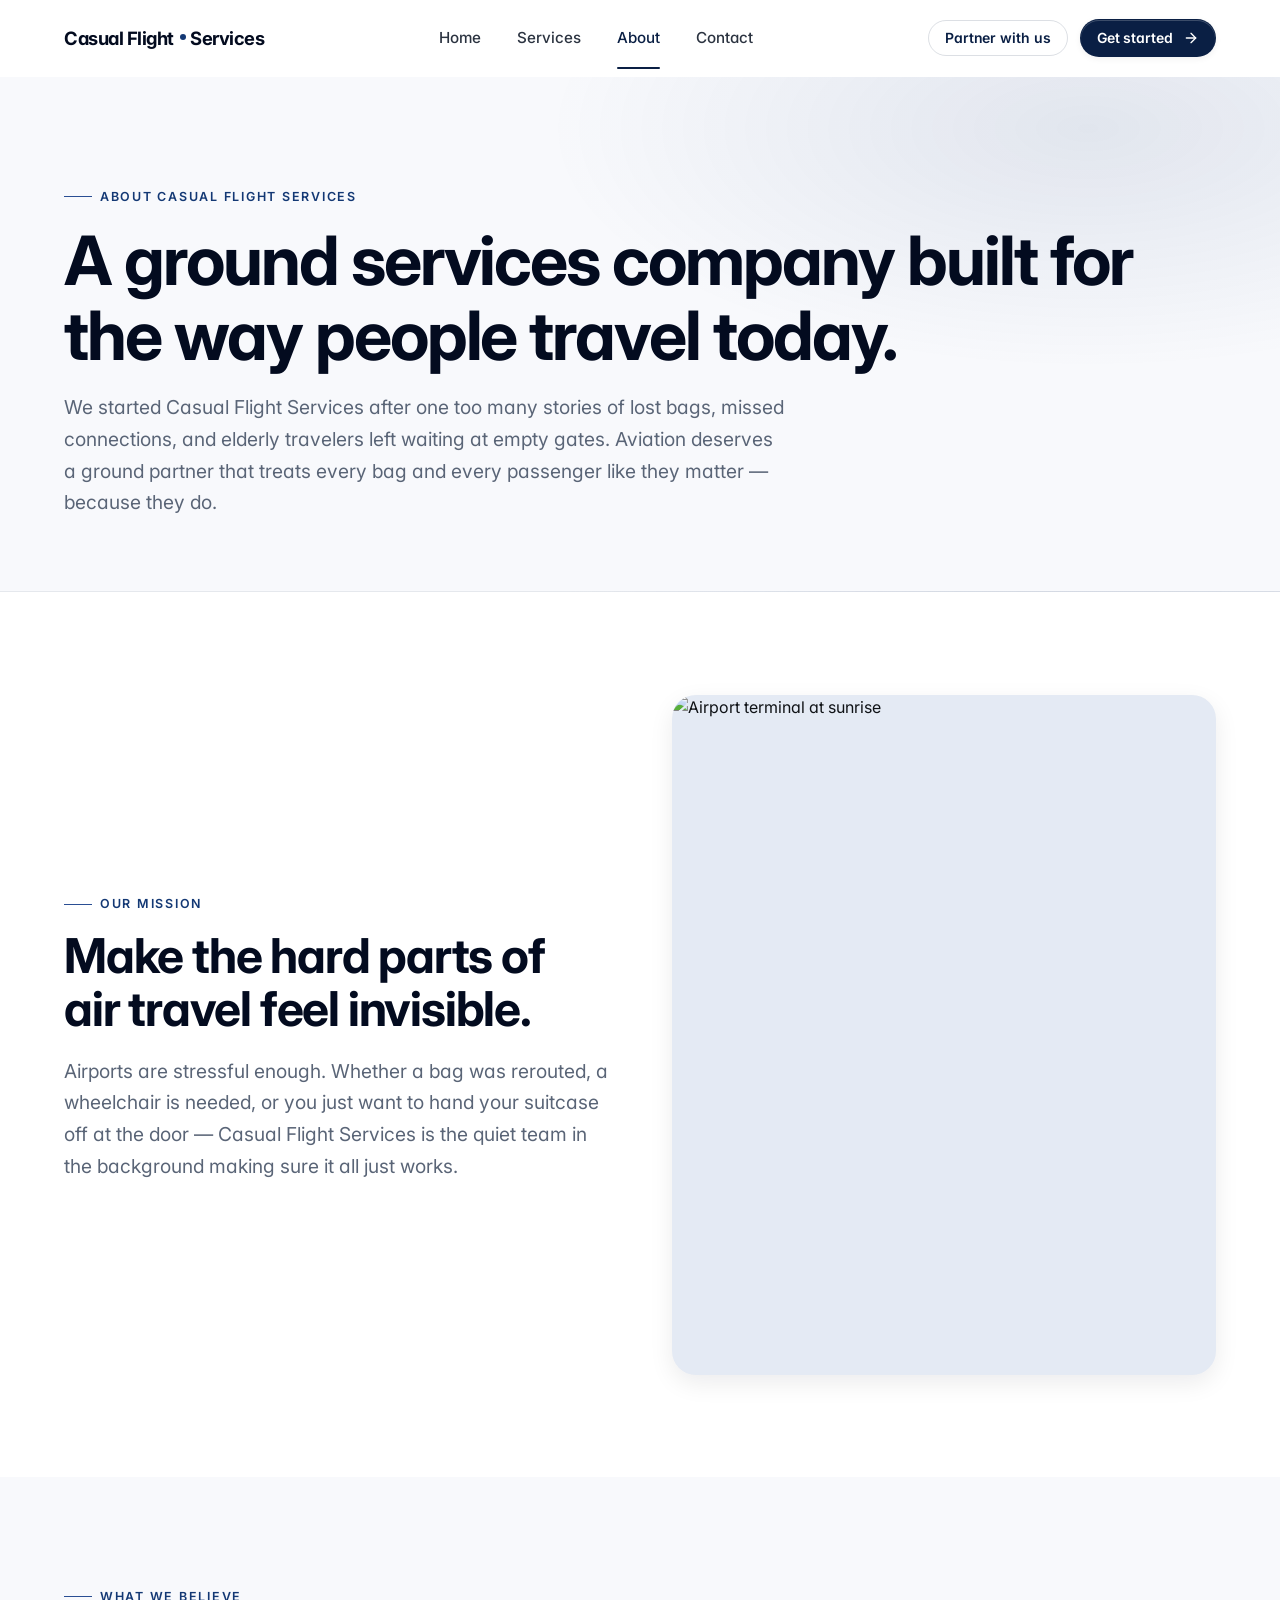
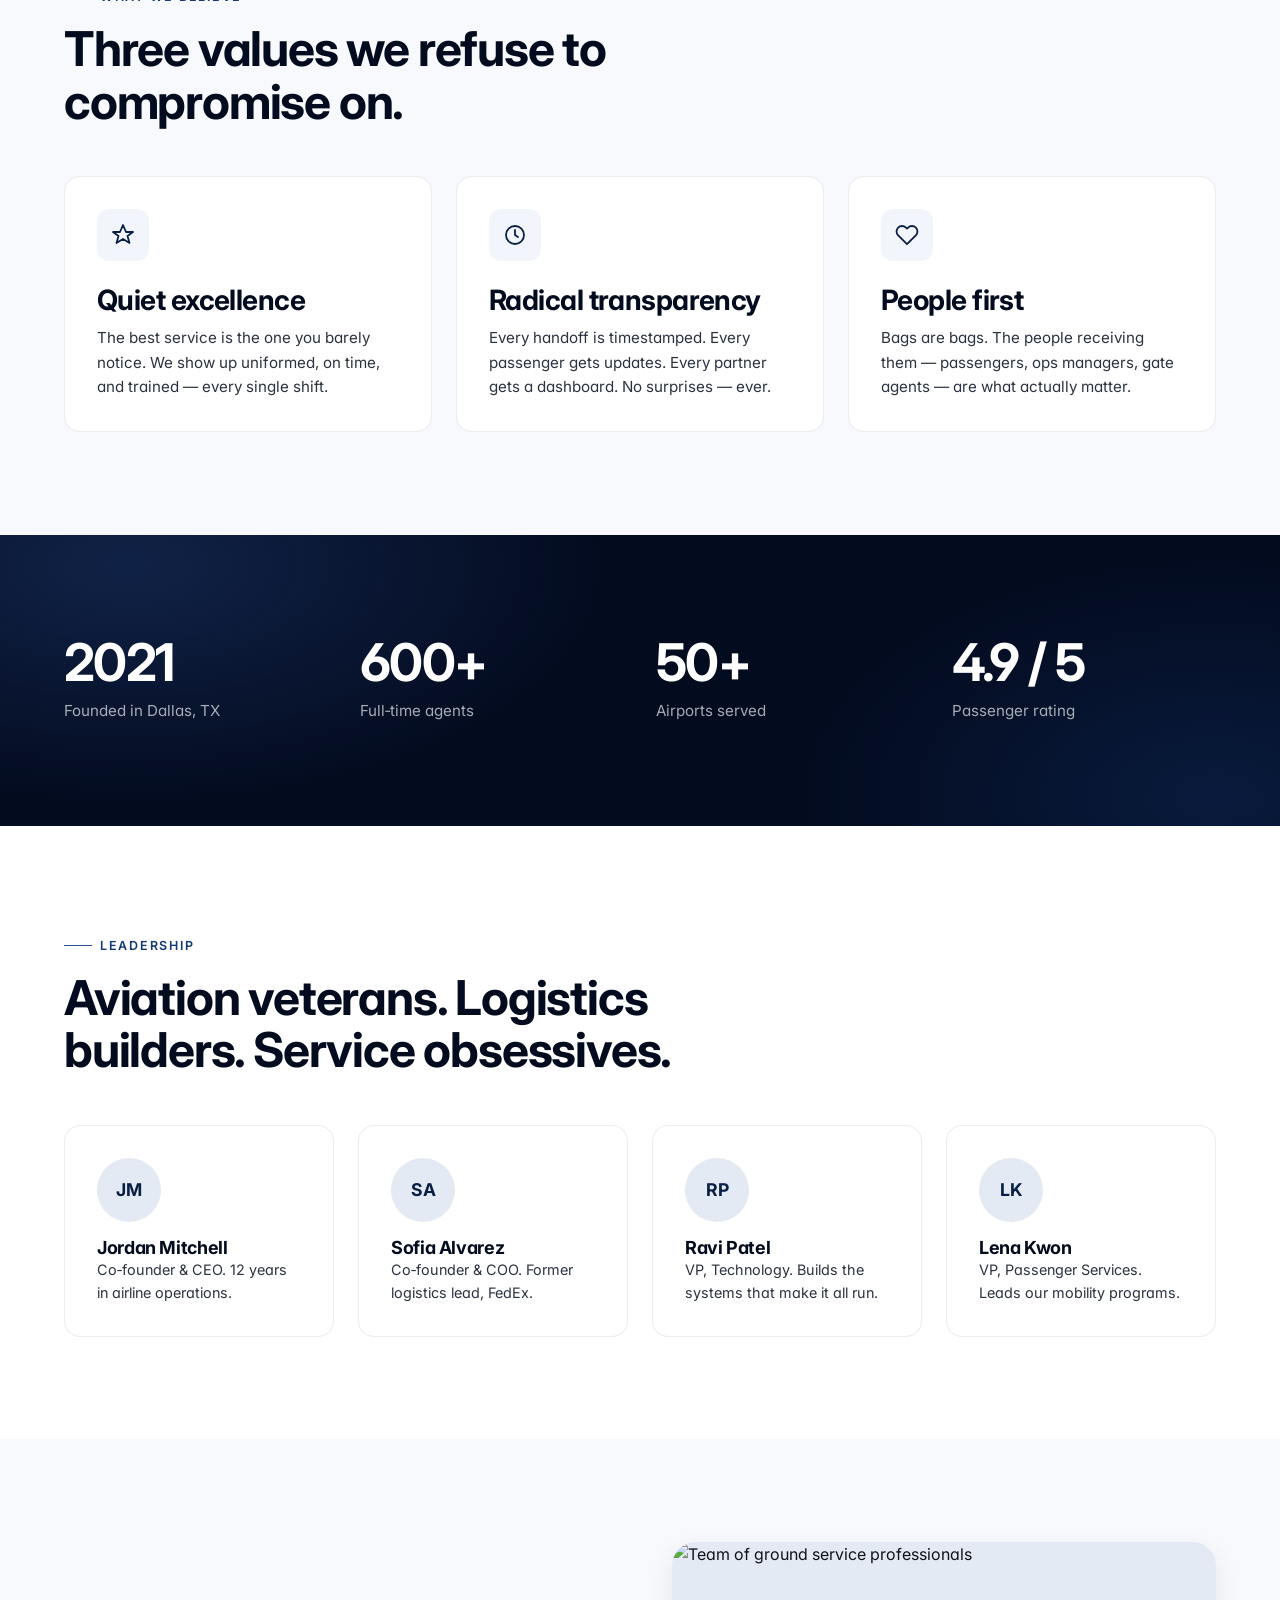
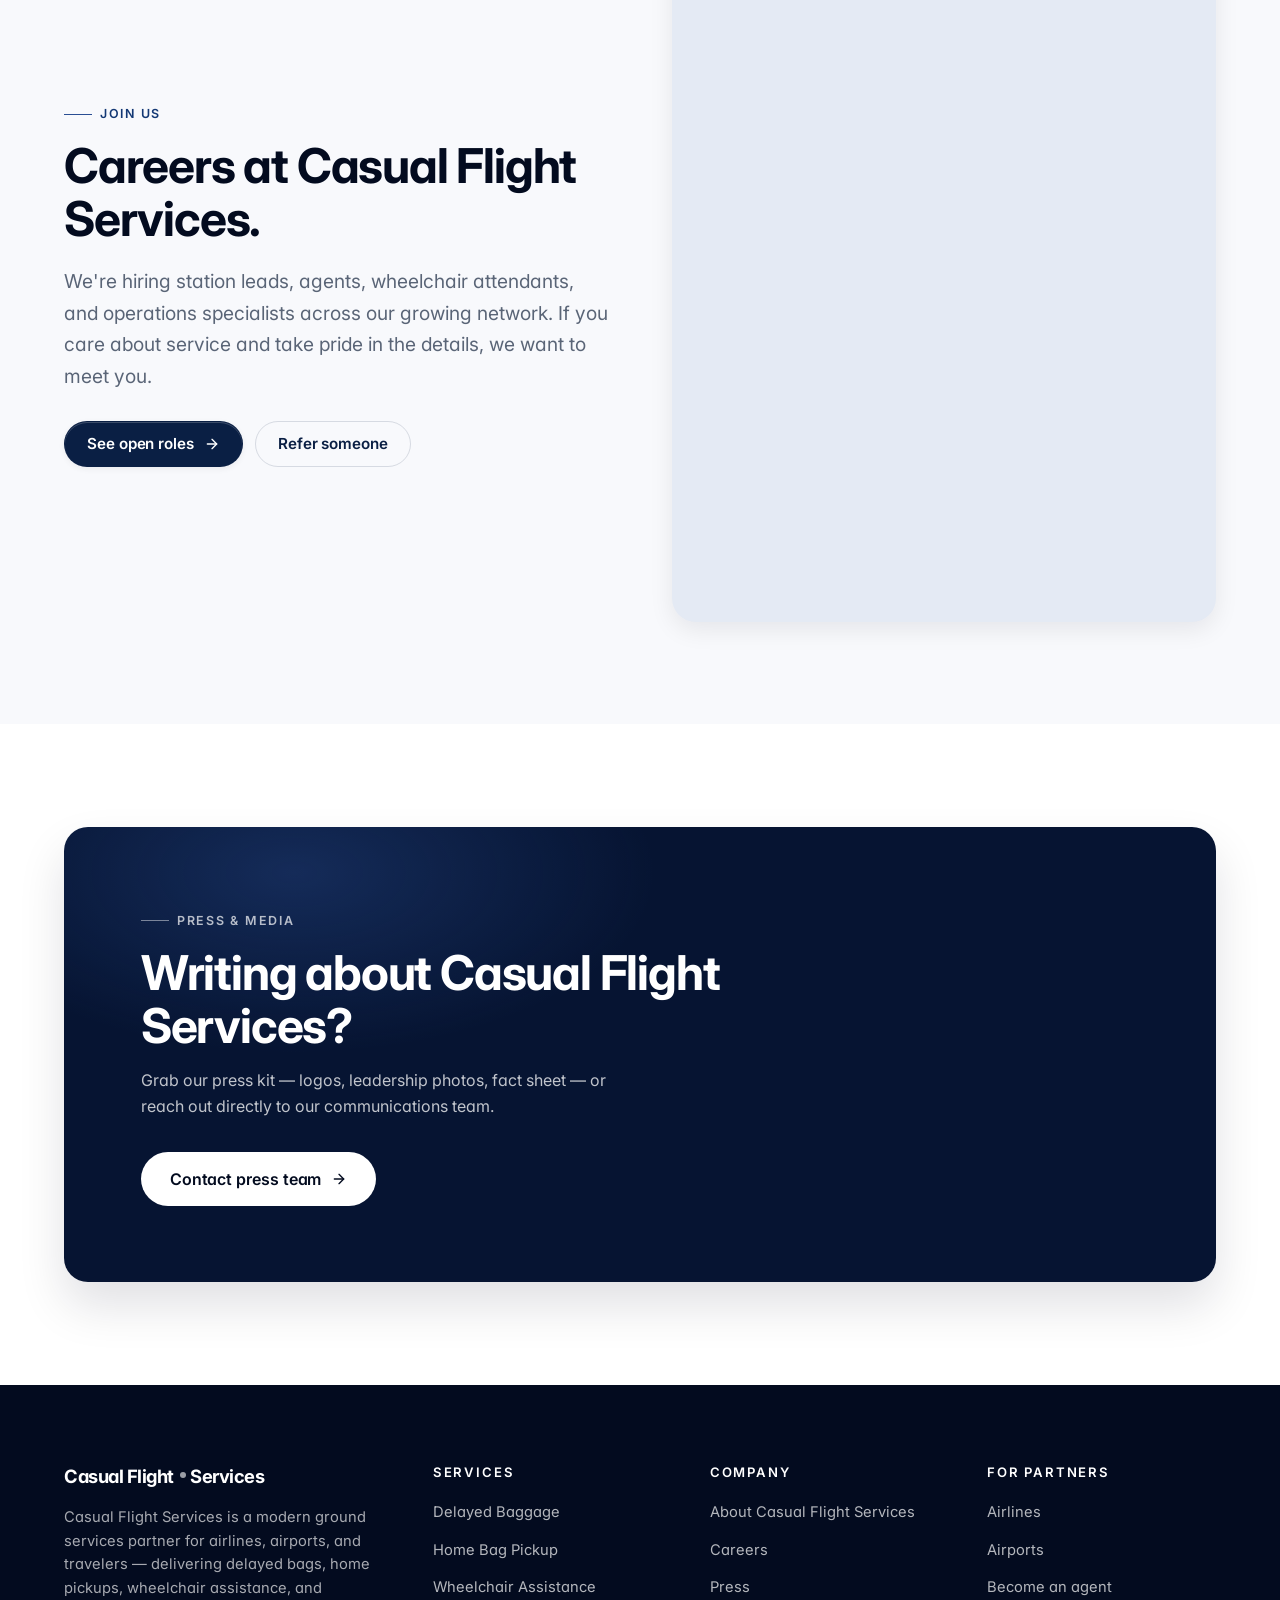
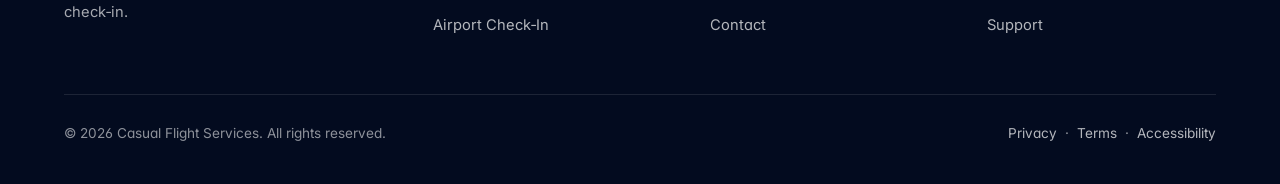
==== about.html @ c661b88c "Add 4 individual service pages, wire Learn more CTAs, add image fallback - Create delayed-baggage.ht" ====
<!DOCTYPE html>
<html lang="en">
<head>
  <meta charset="UTF-8" />
  <meta name="viewport" content="width=device-width, initial-scale=1.0" />
  <title>About — Casual Flight Services</title>
  <meta name="description" content="About Casual Flight Services — who we are, what we believe, and why airlines and travelers trust us." />
  <link rel="preconnect" href="https://fonts.googleapis.com" />
  <link rel="preconnect" href="https://fonts.gstatic.com" crossorigin />
  <link href="https://fonts.googleapis.com/css2?family=Inter:wght@400;500;600;700;800&display=swap" rel="stylesheet" />
  <link rel="stylesheet" href="css/styles.css" />
  <link rel="icon" type="image/svg+xml" href="data:image/svg+xml;utf8,<svg xmlns='http://www.w3.org/2000/svg' viewBox='0 0 64 64'><rect width='64' height='64' rx='14' fill='%230A1F44'/><circle cx='32' cy='32' r='5' fill='white'/></svg>" />
</head>
<body>

  <header class="site-header" id="siteHeader">
    <div class="container">
      <nav class="nav">
        <a href="index.html" class="brand">
          Casual Flight <span class="dot" aria-hidden="true"></span> Services
        </a>
        <ul class="nav-links">
          <li><a href="index.html">Home</a></li>
          <li><a href="services.html">Services</a></li>
          <li><a href="about.html" class="active">About</a></li>
          <li><a href="contact.html">Contact</a></li>
        </ul>
        <div class="nav-cta">
          <a href="contact.html" class="btn btn-ghost btn-sm">Partner with us</a>
          <a href="contact.html" class="btn btn-primary btn-sm">Get started
            <svg viewBox="0 0 24 24" fill="none" stroke="currentColor" stroke-width="2" stroke-linecap="round" stroke-linejoin="round"><line x1="5" y1="12" x2="19" y2="12"/><polyline points="12 5 19 12 12 19"/></svg>
          </a>
          <button class="nav-toggle" id="navToggle" aria-label="Open menu" aria-expanded="false">
            <svg viewBox="0 0 24 24" width="22" height="22" fill="none" stroke="currentColor" stroke-width="2" stroke-linecap="round" stroke-linejoin="round"><line x1="3" y1="6" x2="21" y2="6"/><line x1="3" y1="12" x2="21" y2="12"/><line x1="3" y1="18" x2="21" y2="18"/></svg>
          </button>
        </div>
      </nav>
    </div>
    <div class="mobile-menu" id="mobileMenu">
      <ul>
        <li><a href="index.html">Home</a></li>
        <li><a href="services.html">Services</a></li>
        <li><a href="about.html">About</a></li>
        <li><a href="contact.html">Contact</a></li>
        <li><a href="contact.html" class="btn btn-primary">Get started</a></li>
      </ul>
    </div>
  </header>

  <section class="page-header">
    <div class="container">
      <span class="eyebrow reveal">About Casual Flight Services</span>
      <h1 class="reveal" data-delay="1">A ground services company built for the way people travel today.</h1>
      <p class="lead reveal" data-delay="2">We started Casual Flight Services after one too many stories of lost bags, missed connections, and elderly travelers left waiting at empty gates. Aviation deserves a ground partner that treats every bag and every passenger like they matter — because they do.</p>
    </div>
  </section>

  <!-- Mission -->
  <section>
    <div class="container">
      <div class="split">
        <div class="split-text reveal">
          <span class="eyebrow">Our mission</span>
          <h2>Make the hard parts of air travel feel invisible.</h2>
          <p class="lead">Airports are stressful enough. Whether a bag was rerouted, a wheelchair is needed, or you just want to hand your suitcase off at the door — Casual Flight Services is the quiet team in the background making sure it all just works.</p>
        </div>
        <div class="split-image reveal" data-delay="2" aria-hidden="true">
          <img src="https://images.unsplash.com/photo-1569154941061-e231b4725ef1?auto=format&fit=crop&w=1200&q=80" alt="Airport terminal at sunrise" />
        </div>
      </div>
    </div>
  </section>

  <!-- Values -->
  <section style="background: var(--off-white);">
    <div class="container">
      <div class="section-head reveal">
        <span class="eyebrow">What we believe</span>
        <h2>Three values we refuse to compromise on.</h2>
      </div>
      <div class="grid grid-3">
        <article class="card reveal" data-delay="1">
          <div class="card-icon">
            <svg viewBox="0 0 24 24" fill="none" stroke="currentColor" stroke-width="1.8" stroke-linecap="round" stroke-linejoin="round"><path d="M12 2l3 7h7l-5.5 4 2 7L12 16l-6.5 4 2-7L2 9h7z"/></svg>
          </div>
          <h3>Quiet excellence</h3>
          <p>The best service is the one you barely notice. We show up uniformed, on time, and trained — every single shift.</p>
        </article>
        <article class="card reveal" data-delay="2">
          <div class="card-icon">
            <svg viewBox="0 0 24 24" fill="none" stroke="currentColor" stroke-width="1.8" stroke-linecap="round" stroke-linejoin="round"><circle cx="12" cy="12" r="9"/><path d="M12 7v5l3 2"/></svg>
          </div>
          <h3>Radical transparency</h3>
          <p>Every handoff is timestamped. Every passenger gets updates. Every partner gets a dashboard. No surprises — ever.</p>
        </article>
        <article class="card reveal" data-delay="3">
          <div class="card-icon">
            <svg viewBox="0 0 24 24" fill="none" stroke="currentColor" stroke-width="1.8" stroke-linecap="round" stroke-linejoin="round"><path d="M20.84 4.61a5.5 5.5 0 0 0-7.78 0L12 5.67l-1.06-1.06a5.5 5.5 0 1 0-7.78 7.78l1.06 1.06L12 21.23l7.78-7.78 1.06-1.06a5.5 5.5 0 0 0 0-7.78z"/></svg>
          </div>
          <h3>People first</h3>
          <p>Bags are bags. The people receiving them — passengers, ops managers, gate agents — are what actually matter.</p>
        </article>
      </div>
    </div>
  </section>

  <!-- Stats -->
  <section class="dark-section">
    <div class="container">
      <div class="stats">
        <div class="stat reveal" data-delay="1"><strong>2021</strong><span>Founded in Dallas, TX</span></div>
        <div class="stat reveal" data-delay="2"><strong>600+</strong><span>Full‑time agents</span></div>
        <div class="stat reveal" data-delay="3"><strong>50+</strong><span>Airports served</span></div>
        <div class="stat reveal" data-delay="4"><strong>4.9 / 5</strong><span>Passenger rating</span></div>
      </div>
    </div>
  </section>

  <!-- Leadership -->
  <section id="team">
    <div class="container">
      <div class="section-head reveal">
        <span class="eyebrow">Leadership</span>
        <h2>Aviation veterans. Logistics builders. Service obsessives.</h2>
      </div>
      <div class="grid grid-4">
        <div class="card reveal" data-delay="1">
          <div class="quote-avatar" style="width:64px;height:64px;font-size:1.1rem;margin-bottom:16px;">JM</div>
          <h4>Jordan Mitchell</h4>
          <p style="font-size:0.9rem;">Co‑founder &amp; CEO. 12 years in airline operations.</p>
        </div>
        <div class="card reveal" data-delay="2">
          <div class="quote-avatar" style="width:64px;height:64px;font-size:1.1rem;margin-bottom:16px;">SA</div>
          <h4>Sofia Alvarez</h4>
          <p style="font-size:0.9rem;">Co‑founder &amp; COO. Former logistics lead, FedEx.</p>
        </div>
        <div class="card reveal" data-delay="3">
          <div class="quote-avatar" style="width:64px;height:64px;font-size:1.1rem;margin-bottom:16px;">RP</div>
          <h4>Ravi Patel</h4>
          <p style="font-size:0.9rem;">VP, Technology. Builds the systems that make it all run.</p>
        </div>
        <div class="card reveal" data-delay="4">
          <div class="quote-avatar" style="width:64px;height:64px;font-size:1.1rem;margin-bottom:16px;">LK</div>
          <h4>Lena Kwon</h4>
          <p style="font-size:0.9rem;">VP, Passenger Services. Leads our mobility programs.</p>
        </div>
      </div>
    </div>
  </section>

  <!-- Careers -->
  <section id="careers" style="background: var(--off-white);">
    <div class="container">
      <div class="split">
        <div class="split-text reveal">
          <span class="eyebrow">Join us</span>
          <h2>Careers at Casual Flight Services.</h2>
          <p class="lead">We're hiring station leads, agents, wheelchair attendants, and operations specialists across our growing network. If you care about service and take pride in the details, we want to meet you.</p>
          <div class="hero-actions" style="margin-top: 28px;">
            <a href="contact.html" class="btn btn-primary">See open roles
              <svg viewBox="0 0 24 24" fill="none" stroke="currentColor" stroke-width="2" stroke-linecap="round" stroke-linejoin="round"><line x1="5" y1="12" x2="19" y2="12"/><polyline points="12 5 19 12 12 19"/></svg>
            </a>
            <a href="contact.html" class="btn btn-ghost">Refer someone</a>
          </div>
        </div>
        <div class="split-image reveal" data-delay="2" aria-hidden="true">
          <img src="https://images.unsplash.com/photo-1521790797524-b2497295b8a0?auto=format&fit=crop&w=1200&q=80" alt="Team of ground service professionals" />
        </div>
      </div>
    </div>
  </section>

  <section id="press">
    <div class="container">
      <div class="cta-band reveal">
        <span class="eyebrow light">Press &amp; media</span>
        <h2 style="margin-top: 16px;">Writing about Casual Flight Services?</h2>
        <p>Grab our press kit — logos, leadership photos, fact sheet — or reach out directly to our communications team.</p>
        <div class="hero-actions">
          <a href="contact.html" class="btn btn-light btn-lg">Contact press team
            <svg viewBox="0 0 24 24" fill="none" stroke="currentColor" stroke-width="2" stroke-linecap="round" stroke-linejoin="round"><line x1="5" y1="12" x2="19" y2="12"/><polyline points="12 5 19 12 12 19"/></svg>
          </a>
        </div>
      </div>
    </div>
  </section>

  <footer class="site-footer">
    <div class="container">
      <div class="footer-grid">
        <div class="footer-brand">
          <a href="index.html" class="brand">
            Casual Flight <span class="dot" aria-hidden="true"></span> Services
          </a>
          <p>Casual Flight Services is a modern ground services partner for airlines, airports, and travelers — delivering delayed bags, home pickups, wheelchair assistance, and check‑in.</p>
        </div>
        <div class="footer-col"><h5>Services</h5><ul><li><a href="delayed-baggage.html">Delayed Baggage</a></li><li><a href="home-pickup.html">Home Bag Pickup</a></li><li><a href="wheelchair-assistance.html">Wheelchair Assistance</a></li><li><a href="airport-checkin.html">Airport Check‑In</a></li></ul></div>
        <div class="footer-col"><h5>Company</h5><ul><li><a href="about.html">About Casual Flight Services</a></li><li><a href="about.html#careers">Careers</a></li><li><a href="about.html#press">Press</a></li><li><a href="contact.html">Contact</a></li></ul></div>
        <div class="footer-col"><h5>For Partners</h5><ul><li><a href="contact.html">Airlines</a></li><li><a href="contact.html">Airports</a></li><li><a href="contact.html">Become an agent</a></li><li><a href="contact.html">Support</a></li></ul></div>
      </div>
      <div class="footer-bottom">
        <span>© 2026 Casual Flight Services. All rights reserved.</span>
        <span><a href="#">Privacy</a> &nbsp;·&nbsp; <a href="#">Terms</a> &nbsp;·&nbsp; <a href="#">Accessibility</a></span>
      </div>
    </div>
  </footer>

  <script src="js/main.js" defer></script>
</body>
</html>
---- css/styles.css ----
/* ==========================================================================
   Casual Flight Services — Stylesheet
   Palette: Navy / White / Black  •  Typeface: Inter
   ========================================================================== */

/* ---------- Design Tokens ---------- */
:root {
  --navy-900: #030B1F;
  --navy-800: #061432;
  --navy-700: #0A1F44;
  --navy-600: #0E2A5C;
  --navy-500: #133874;
  --navy-400: #2A4E93;
  --navy-300: #6782B5;
  --navy-100: #E4EAF4;
  --navy-50:  #F2F5FB;

  --white: #FFFFFF;
  --off-white: #F8F9FC;
  --surface: #FFFFFF;

  --black: #0A0A0A;
  --ink-900: #0F1216;
  --ink-700: #2B3340;
  --ink-500: #5A6577;
  --ink-300: #9AA3B2;
  --ink-200: #C7CDD8;
  --ink-100: #E4E7EC;

  --border: rgba(10, 31, 68, 0.08);
  --border-strong: rgba(10, 31, 68, 0.14);

  --shadow-xs: 0 1px 2px rgba(3, 11, 31, 0.04);
  --shadow-sm: 0 2px 6px rgba(3, 11, 31, 0.06);
  --shadow-md: 0 8px 24px rgba(3, 11, 31, 0.08);
  --shadow-lg: 0 24px 48px rgba(3, 11, 31, 0.12);

  --radius-sm: 6px;
  --radius-md: 10px;
  --radius-lg: 16px;
  --radius-xl: 24px;
  --radius-pill: 999px;

  --container: 1200px;
  --container-narrow: 920px;

  --ease: cubic-bezier(0.22, 1, 0.36, 1);
  --ease-snap: cubic-bezier(0.34, 1.56, 0.64, 1);

  --header-h: 76px;
}

/* ---------- Reset ---------- */
*, *::before, *::after { box-sizing: border-box; }
html, body { margin: 0; padding: 0; }
html { scroll-behavior: smooth; -webkit-text-size-adjust: 100%; }
body {
  font-family: 'Inter', -apple-system, BlinkMacSystemFont, 'Segoe UI', Roboto, sans-serif;
  font-size: 16px;
  line-height: 1.6;
  color: var(--ink-900);
  background: var(--white);
  -webkit-font-smoothing: antialiased;
  -moz-osx-font-smoothing: grayscale;
  font-feature-settings: 'ss01', 'cv11';
}
img, svg { display: block; max-width: 100%; height: auto; }
button { font-family: inherit; cursor: pointer; border: 0; background: none; }
a { color: inherit; text-decoration: none; }
ul, ol { margin: 0; padding: 0; list-style: none; }
input, textarea, select { font-family: inherit; font-size: inherit; color: inherit; }

/* ---------- Typography ---------- */
h1, h2, h3, h4, h5, h6 {
  margin: 0;
  font-weight: 700;
  letter-spacing: -0.02em;
  color: var(--navy-900);
  line-height: 1.1;
}
h1 { font-size: clamp(2.25rem, 4.5vw + 1rem, 4.25rem); letter-spacing: -0.03em; }
h2 { font-size: clamp(1.75rem, 2.5vw + 1rem, 3rem); letter-spacing: -0.025em; }
h3 { font-size: clamp(1.25rem, 1vw + 1rem, 1.75rem); }
h4 { font-size: 1.125rem; }
p  { margin: 0; color: var(--ink-700); }

.eyebrow {
  display: inline-flex;
  align-items: center;
  gap: 8px;
  font-size: 0.78rem;
  font-weight: 600;
  letter-spacing: 0.14em;
  text-transform: uppercase;
  color: var(--navy-500);
}
.eyebrow::before {
  content: '';
  width: 28px;
  height: 1px;
  background: var(--navy-400);
  display: inline-block;
}
.eyebrow.light { color: rgba(255, 255, 255, 0.7); }
.eyebrow.light::before { background: rgba(255, 255, 255, 0.45); }

.lead {
  font-size: clamp(1.05rem, 0.35vw + 1rem, 1.2rem);
  color: var(--ink-500);
  line-height: 1.65;
  max-width: 62ch;
}

/* ---------- Layout ---------- */
.container {
  width: 100%;
  max-width: var(--container);
  margin: 0 auto;
  padding: 0 24px;
}
.container.narrow { max-width: var(--container-narrow); }

section { padding: clamp(64px, 8vw, 112px) 0; }
.section-head {
  max-width: 680px;
  margin: 0 0 48px;
}
.section-head .eyebrow { margin-bottom: 16px; }
.section-head p { margin-top: 16px; }

.grid { display: grid; gap: 24px; }
.grid-2 { grid-template-columns: repeat(2, minmax(0, 1fr)); }
.grid-3 { grid-template-columns: repeat(3, minmax(0, 1fr)); }
.grid-4 { grid-template-columns: repeat(4, minmax(0, 1fr)); }

.divider {
  height: 1px;
  background: var(--border);
  border: 0;
  margin: 0;
}

/* ---------- Header / Nav ---------- */
.site-header {
  position: sticky;
  top: 0;
  z-index: 50;
  background: rgba(255, 255, 255, 0.82);
  backdrop-filter: saturate(180%) blur(12px);
  -webkit-backdrop-filter: saturate(180%) blur(12px);
  border-bottom: 1px solid transparent;
  transition: border-color 0.3s var(--ease), background 0.3s var(--ease);
}
.site-header.scrolled {
  border-bottom-color: var(--border);
  background: rgba(255, 255, 255, 0.95);
}
.nav {
  display: flex;
  align-items: center;
  justify-content: space-between;
  height: var(--header-h);
}
.brand {
  display: inline-flex;
  align-items: baseline;
  gap: 2px;
  font-family: 'Inter', sans-serif;
  font-weight: 700;
  font-size: 1.15rem;
  letter-spacing: -0.025em;
  color: var(--navy-900);
  line-height: 1;
  white-space: nowrap;
}
.brand .dot {
  width: 6px;
  height: 6px;
  border-radius: 50%;
  background: var(--navy-500);
  margin: 0 2px 3px 4px;
  align-self: center;
  flex: 0 0 6px;
}
@media (max-width: 480px) {
  .brand { font-size: 1rem; }
}
.nav-links {
  display: flex;
  align-items: center;
  gap: 36px;
}
.nav-links a {
  font-size: 0.95rem;
  font-weight: 500;
  color: var(--ink-700);
  transition: color 0.2s var(--ease);
  position: relative;
}
.nav-links a:hover,
.nav-links a.active {
  color: var(--navy-700);
}
.nav-links a.active::after {
  content: '';
  position: absolute;
  left: 0; right: 0; bottom: -22px;
  height: 2px;
  background: var(--navy-700);
  border-radius: 2px;
}
.nav-cta { display: inline-flex; align-items: center; gap: 12px; }
.nav-toggle {
  display: none;
  width: 44px;
  height: 44px;
  border-radius: 10px;
  color: var(--navy-900);
}
.nav-toggle svg { margin: auto; }

@media (max-width: 900px) {
  .nav-links, .nav-cta .btn-ghost { display: none; }
  .nav-toggle { display: grid; place-items: center; }
}
.mobile-menu {
  display: none;
  border-top: 1px solid var(--border);
  background: var(--white);
}
.mobile-menu.open { display: block; }
.mobile-menu ul {
  display: grid;
  gap: 4px;
  padding: 16px 24px 24px;
}
.mobile-menu a {
  display: block;
  padding: 14px 4px;
  font-weight: 500;
  color: var(--ink-900);
  border-bottom: 1px solid var(--border);
}
.mobile-menu .btn { margin-top: 12px; width: 100%; justify-content: center; }

/* ---------- Buttons ---------- */
.btn {
  display: inline-flex;
  align-items: center;
  justify-content: center;
  gap: 10px;
  padding: 14px 22px;
  border-radius: var(--radius-pill);
  font-weight: 600;
  font-size: 0.95rem;
  letter-spacing: -0.005em;
  line-height: 1;
  transition: transform 0.2s var(--ease), background 0.25s var(--ease),
              color 0.25s var(--ease), box-shadow 0.25s var(--ease),
              border-color 0.25s var(--ease);
  white-space: nowrap;
  cursor: pointer;
  border: 1px solid transparent;
}
.btn svg { width: 16px; height: 16px; transition: transform 0.25s var(--ease); }
.btn:hover svg { transform: translateX(3px); }

.btn-primary {
  background: var(--navy-700);
  color: var(--white);
  box-shadow: 0 1px 0 rgba(255,255,255,0.2) inset, var(--shadow-sm);
}
.btn-primary:hover { background: var(--navy-800); box-shadow: var(--shadow-md); transform: translateY(-1px); }

.btn-dark {
  background: var(--black);
  color: var(--white);
}
.btn-dark:hover { background: var(--ink-900); transform: translateY(-1px); }

.btn-ghost {
  background: transparent;
  color: var(--navy-700);
  border-color: var(--border-strong);
}
.btn-ghost:hover { background: var(--navy-50); border-color: var(--navy-300); }

.btn-light {
  background: var(--white);
  color: var(--navy-900);
}
.btn-light:hover { background: var(--off-white); transform: translateY(-1px); }

.btn-outline-light {
  background: transparent;
  color: var(--white);
  border-color: rgba(255,255,255,0.3);
}
.btn-outline-light:hover { background: rgba(255,255,255,0.08); border-color: rgba(255,255,255,0.55); }

.btn-sm { padding: 10px 16px; font-size: 0.875rem; }
.btn-lg { padding: 18px 28px; font-size: 1rem; }

.link-arrow {
  display: inline-flex;
  align-items: center;
  gap: 8px;
  font-weight: 600;
  color: var(--navy-700);
}
.link-arrow svg { transition: transform 0.25s var(--ease); }
.link-arrow:hover svg { transform: translateX(4px); }

/* ---------- Hero ---------- */
.hero {
  position: relative;
  padding: clamp(80px, 12vw, 140px) 0 clamp(64px, 10vw, 120px);
  overflow: hidden;
  background:
    radial-gradient(1200px 600px at 85% -10%, rgba(19, 56, 116, 0.10), transparent 60%),
    radial-gradient(900px 500px at -10% 20%, rgba(10, 31, 68, 0.06), transparent 60%),
    var(--off-white);
}
.hero::after {
  content: '';
  position: absolute;
  inset: 0;
  background-image:
    linear-gradient(to right, rgba(10,31,68,0.04) 1px, transparent 1px),
    linear-gradient(to bottom, rgba(10,31,68,0.04) 1px, transparent 1px);
  background-size: 56px 56px;
  mask-image: radial-gradient(ellipse at 50% 40%, black 30%, transparent 75%);
  -webkit-mask-image: radial-gradient(ellipse at 50% 40%, black 30%, transparent 75%);
  pointer-events: none;
}
.hero .container { position: relative; z-index: 1; }
.hero-grid {
  display: grid;
  grid-template-columns: 1.05fr 0.95fr;
  gap: 64px;
  align-items: center;
}
.hero h1 { margin-top: 20px; }
.hero h1 .accent { color: var(--navy-500); }
.hero p.lead { margin-top: 24px; }
.hero-actions {
  display: flex;
  gap: 12px;
  flex-wrap: wrap;
  margin-top: 36px;
}
.hero-meta {
  display: flex;
  gap: 32px;
  margin-top: 48px;
  padding-top: 32px;
  border-top: 1px solid var(--border);
  flex-wrap: wrap;
}
.hero-meta div strong {
  display: block;
  font-size: 1.75rem;
  font-weight: 700;
  letter-spacing: -0.02em;
  color: var(--navy-900);
}
.hero-meta div span {
  font-size: 0.85rem;
  color: var(--ink-500);
}

.hero-visual {
  position: relative;
  aspect-ratio: 5 / 6;
  border-radius: var(--radius-xl);
  overflow: hidden;
  box-shadow: var(--shadow-lg);
  background: var(--navy-800);
}
.hero-visual img {
  width: 100%; height: 100%;
  object-fit: cover;
  filter: saturate(1.02) contrast(1.02);
}
.hero-visual::after {
  content: '';
  position: absolute; inset: 0;
  background: linear-gradient(160deg, rgba(3,11,31,0.25), rgba(3,11,31,0) 45%);
}
.hero-card {
  position: absolute;
  left: 20px; right: 20px; bottom: 20px;
  padding: 18px 20px;
  background: rgba(255,255,255,0.96);
  backdrop-filter: blur(10px);
  border-radius: var(--radius-md);
  box-shadow: var(--shadow-md);
  display: flex;
  align-items: center;
  gap: 14px;
  z-index: 2;
}
.hero-card .pulse {
  width: 10px; height: 10px; border-radius: 50%;
  background: #22C55E;
  box-shadow: 0 0 0 4px rgba(34,197,94,0.15);
  flex: 0 0 10px;
}
.hero-card strong { display: block; font-size: 0.92rem; color: var(--navy-900); }
.hero-card span { font-size: 0.82rem; color: var(--ink-500); }

/* ---------- Logo strip ---------- */
.logo-strip {
  padding: 40px 0;
  border-top: 1px solid var(--border);
  border-bottom: 1px solid var(--border);
}
.logo-strip p {
  text-align: center;
  font-size: 0.82rem;
  letter-spacing: 0.14em;
  text-transform: uppercase;
  color: var(--ink-500);
  margin-bottom: 24px;
}
.logo-row {
  display: grid;
  grid-template-columns: repeat(6, 1fr);
  gap: 32px;
  align-items: center;
  opacity: 0.75;
}
.logo-row span {
  text-align: center;
  font-weight: 700;
  letter-spacing: -0.01em;
  color: var(--ink-500);
  font-size: 1.1rem;
  font-family: 'Inter', sans-serif;
}

/* ---------- Cards / Services ---------- */
.card {
  position: relative;
  background: var(--white);
  border: 1px solid var(--border);
  border-radius: var(--radius-lg);
  padding: 32px;
  transition: transform 0.3s var(--ease), box-shadow 0.3s var(--ease), border-color 0.3s var(--ease);
  overflow: hidden;
}
.card:hover {
  transform: translateY(-4px);
  box-shadow: var(--shadow-md);
  border-color: var(--border-strong);
}
.card-icon {
  width: 52px; height: 52px;
  border-radius: 12px;
  background: var(--navy-50);
  color: var(--navy-700);
  display: grid; place-items: center;
  margin-bottom: 24px;
}
.card-icon svg { width: 24px; height: 24px; }
.card h3 { margin-bottom: 10px; }
.card p { font-size: 0.95rem; }
.card .card-link {
  margin-top: 20px;
  display: inline-flex;
}
.card.feature {
  background: var(--navy-800);
  color: var(--white);
  border-color: transparent;
}
.card.feature h3 { color: var(--white); }
.card.feature p { color: rgba(255,255,255,0.75); }
.card.feature .card-icon { background: rgba(255,255,255,0.08); color: var(--white); }
.card.feature .link-arrow { color: var(--white); }

/* Media card variant (has image) */
.card.media { padding: 0; display: flex; flex-direction: column; }
.card.media .card-image {
  aspect-ratio: 16/10;
  background: var(--navy-100);
  overflow: hidden;
}
.card.media .card-image img { width: 100%; height: 100%; object-fit: cover; transition: transform 0.6s var(--ease); }
.card.media:hover .card-image img { transform: scale(1.04); }
.card.media .card-body { padding: 28px; }

/* ---------- Steps / How it works ---------- */
.steps {
  display: grid;
  grid-template-columns: repeat(4, 1fr);
  gap: 24px;
  counter-reset: step;
}
.step {
  padding: 28px;
  border-radius: var(--radius-lg);
  background: var(--white);
  border: 1px solid var(--border);
  counter-increment: step;
  position: relative;
}
.step::before {
  content: '0' counter(step);
  position: absolute;
  top: 20px; right: 22px;
  font-size: 0.78rem;
  font-weight: 700;
  letter-spacing: 0.1em;
  color: var(--navy-300);
}
.step h4 { margin-bottom: 8px; color: var(--navy-900); }
.step p { font-size: 0.92rem; }

/* ---------- Split (image + text) ---------- */
.split {
  display: grid;
  grid-template-columns: 1fr 1fr;
  gap: 64px;
  align-items: center;
}
.split.reverse .split-text { order: 2; }
.split-image {
  aspect-ratio: 4/5;
  border-radius: var(--radius-xl);
  overflow: hidden;
  box-shadow: var(--shadow-md);
  background: var(--navy-100);
}
.split-image img { width: 100%; height: 100%; object-fit: cover; }
.split-text h2 { margin-top: 16px; }
.split-text p { margin-top: 20px; }
.split-list { margin-top: 28px; display: grid; gap: 16px; }
.split-list li {
  display: flex; gap: 12px; align-items: flex-start;
  color: var(--ink-700);
  font-size: 0.98rem;
}
.split-list svg {
  flex: 0 0 20px;
  width: 20px; height: 20px;
  color: var(--navy-500);
  margin-top: 3px;
}

/* ---------- Dark section (CTA / stats) ---------- */
.dark-section {
  background:
    radial-gradient(800px 400px at 10% 10%, rgba(42, 78, 147, 0.35), transparent 60%),
    radial-gradient(700px 400px at 95% 90%, rgba(19, 56, 116, 0.35), transparent 60%),
    var(--navy-900);
  color: var(--white);
  position: relative;
  overflow: hidden;
}
.dark-section h1, .dark-section h2, .dark-section h3, .dark-section h4 { color: var(--white); }
.dark-section p { color: rgba(255,255,255,0.75); }

.stats {
  display: grid;
  grid-template-columns: repeat(4, 1fr);
  gap: 32px;
}
.stat strong {
  display: block;
  font-size: clamp(2rem, 3vw + 1rem, 3.25rem);
  font-weight: 700;
  letter-spacing: -0.03em;
  color: var(--white);
  line-height: 1;
}
.stat span {
  display: block;
  margin-top: 10px;
  color: rgba(255,255,255,0.65);
  font-size: 0.95rem;
}

.cta-band {
  position: relative;
  border-radius: var(--radius-xl);
  padding: clamp(48px, 6vw, 80px);
  background:
    radial-gradient(600px 300px at 20% 10%, rgba(42, 78, 147, 0.4), transparent 60%),
    var(--navy-800);
  color: var(--white);
  overflow: hidden;
  box-shadow: var(--shadow-lg);
}
.cta-band h2 { color: var(--white); max-width: 20ch; }
.cta-band p { color: rgba(255,255,255,0.75); margin-top: 16px; max-width: 48ch; }
.cta-band .hero-actions { margin-top: 32px; }

/* ---------- Testimonials ---------- */
.quote-card {
  background: var(--white);
  border: 1px solid var(--border);
  border-radius: var(--radius-lg);
  padding: 36px;
}
.quote-card blockquote {
  margin: 0 0 24px;
  font-size: 1.15rem;
  line-height: 1.55;
  color: var(--navy-900);
  font-weight: 500;
  letter-spacing: -0.01em;
}
.quote-meta { display: flex; align-items: center; gap: 14px; }
.quote-avatar {
  width: 44px; height: 44px;
  border-radius: 50%;
  background: var(--navy-100);
  display: grid; place-items: center;
  font-weight: 700;
  color: var(--navy-700);
  font-size: 0.9rem;
}
.quote-meta strong { display: block; font-size: 0.92rem; color: var(--navy-900); }
.quote-meta span { font-size: 0.82rem; color: var(--ink-500); }

/* ---------- Forms ---------- */
.form {
  display: grid;
  gap: 18px;
}
.form-row { display: grid; grid-template-columns: 1fr 1fr; gap: 18px; }
.field { display: grid; gap: 6px; }
.field label {
  font-size: 0.85rem;
  font-weight: 500;
  color: var(--ink-700);
}
.field input,
.field select,
.field textarea {
  padding: 14px 16px;
  background: var(--white);
  border: 1px solid var(--border-strong);
  border-radius: 10px;
  font-size: 0.95rem;
  transition: border-color 0.2s var(--ease), box-shadow 0.2s var(--ease);
}
.field input:focus,
.field select:focus,
.field textarea:focus {
  outline: none;
  border-color: var(--navy-500);
  box-shadow: 0 0 0 4px rgba(19, 56, 116, 0.12);
}
.field textarea { min-height: 120px; resize: vertical; }

/* ---------- Footer ---------- */
.site-footer {
  background: var(--navy-900);
  color: rgba(255,255,255,0.7);
  padding: 80px 0 40px;
  position: relative;
}
.footer-grid {
  display: grid;
  grid-template-columns: 1.4fr repeat(3, 1fr);
  gap: 48px;
  margin-bottom: 56px;
}
.footer-brand p {
  color: rgba(255,255,255,0.65);
  margin-top: 16px;
  max-width: 38ch;
  font-size: 0.92rem;
}
.site-footer .brand { color: var(--white); }
.site-footer .brand .dot { background: rgba(255,255,255,0.6); }
.footer-col h5 {
  color: var(--white);
  font-size: 0.82rem;
  font-weight: 600;
  letter-spacing: 0.14em;
  text-transform: uppercase;
  margin: 0 0 20px;
}
.footer-col ul { display: grid; gap: 12px; }
.footer-col a {
  font-size: 0.92rem;
  color: rgba(255,255,255,0.7);
  transition: color 0.2s var(--ease);
}
.footer-col a:hover { color: var(--white); }
.footer-bottom {
  border-top: 1px solid rgba(255,255,255,0.1);
  padding-top: 28px;
  display: flex;
  justify-content: space-between;
  align-items: center;
  gap: 16px;
  flex-wrap: wrap;
  color: rgba(255,255,255,0.55);
  font-size: 0.85rem;
}
.footer-bottom a { color: rgba(255,255,255,0.7); }
.footer-bottom a:hover { color: var(--white); }

/* ---------- Page header (interior pages) ---------- */
.page-header {
  padding: clamp(64px, 8vw, 112px) 0 clamp(48px, 6vw, 72px);
  background:
    radial-gradient(900px 400px at 85% 10%, rgba(19, 56, 116, 0.10), transparent 60%),
    var(--off-white);
  border-bottom: 1px solid var(--border);
}
.page-header .eyebrow { margin-bottom: 16px; }
.page-header p { margin-top: 20px; max-width: 60ch; }

/* ---------- Animations (reveal on scroll) ---------- */
.reveal {
  opacity: 0;
  transform: translateY(20px);
  transition: opacity 0.8s var(--ease), transform 0.8s var(--ease);
}
.reveal.is-visible {
  opacity: 1;
  transform: translateY(0);
}
.reveal[data-delay="1"] { transition-delay: 0.08s; }
.reveal[data-delay="2"] { transition-delay: 0.16s; }
.reveal[data-delay="3"] { transition-delay: 0.24s; }
.reveal[data-delay="4"] { transition-delay: 0.32s; }

@media (prefers-reduced-motion: reduce) {
  * { transition: none !important; animation: none !important; }
  .reveal { opacity: 1; transform: none; }
  html { scroll-behavior: auto; }
}

/* ---------- Responsive ---------- */
@media (max-width: 1024px) {
  .hero-grid { grid-template-columns: 1fr; gap: 48px; }
  .hero-visual { aspect-ratio: 4/3; }
  .grid-4 { grid-template-columns: repeat(2, 1fr); }
  .steps { grid-template-columns: repeat(2, 1fr); }
  .stats { grid-template-columns: repeat(2, 1fr); }
  .split { grid-template-columns: 1fr; gap: 40px; }
  .split.reverse .split-text { order: 0; }
  .split-image { aspect-ratio: 16/10; }
  .footer-grid { grid-template-columns: 1fr 1fr; gap: 40px; }
  .logo-row { grid-template-columns: repeat(3, 1fr); gap: 24px; }
}
@media (max-width: 640px) {
  section { padding: 64px 0; }
  .container { padding: 0 20px; }
  .grid-3, .grid-2 { grid-template-columns: 1fr; }
  .grid-4 { grid-template-columns: 1fr; }
  .steps { grid-template-columns: 1fr; }
  .stats { grid-template-columns: 1fr 1fr; gap: 24px; }
  .form-row { grid-template-columns: 1fr; }
  .footer-grid { grid-template-columns: 1fr; gap: 32px; }
  .footer-bottom { justify-content: flex-start; }
  .hero-meta { gap: 24px; }
  .cta-band { padding: 36px 24px; }
  .quote-card { padding: 24px; }
}
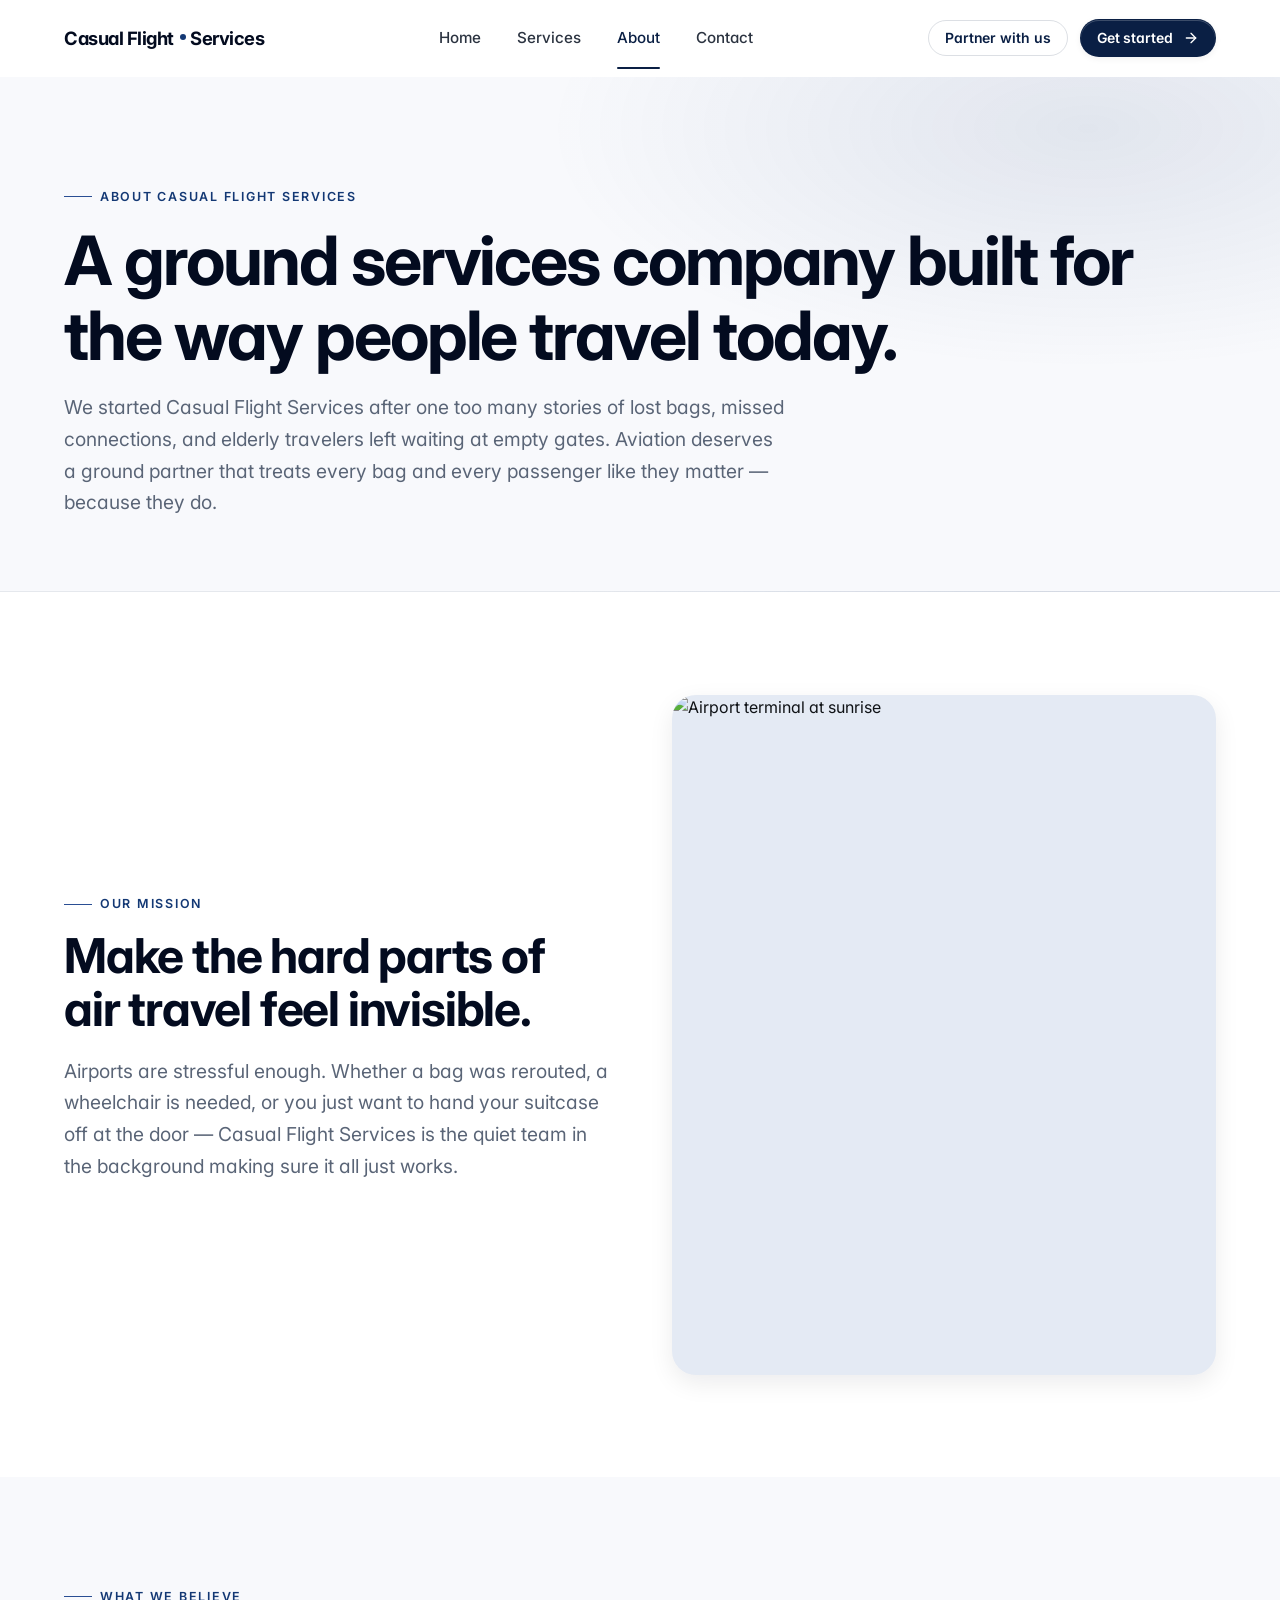
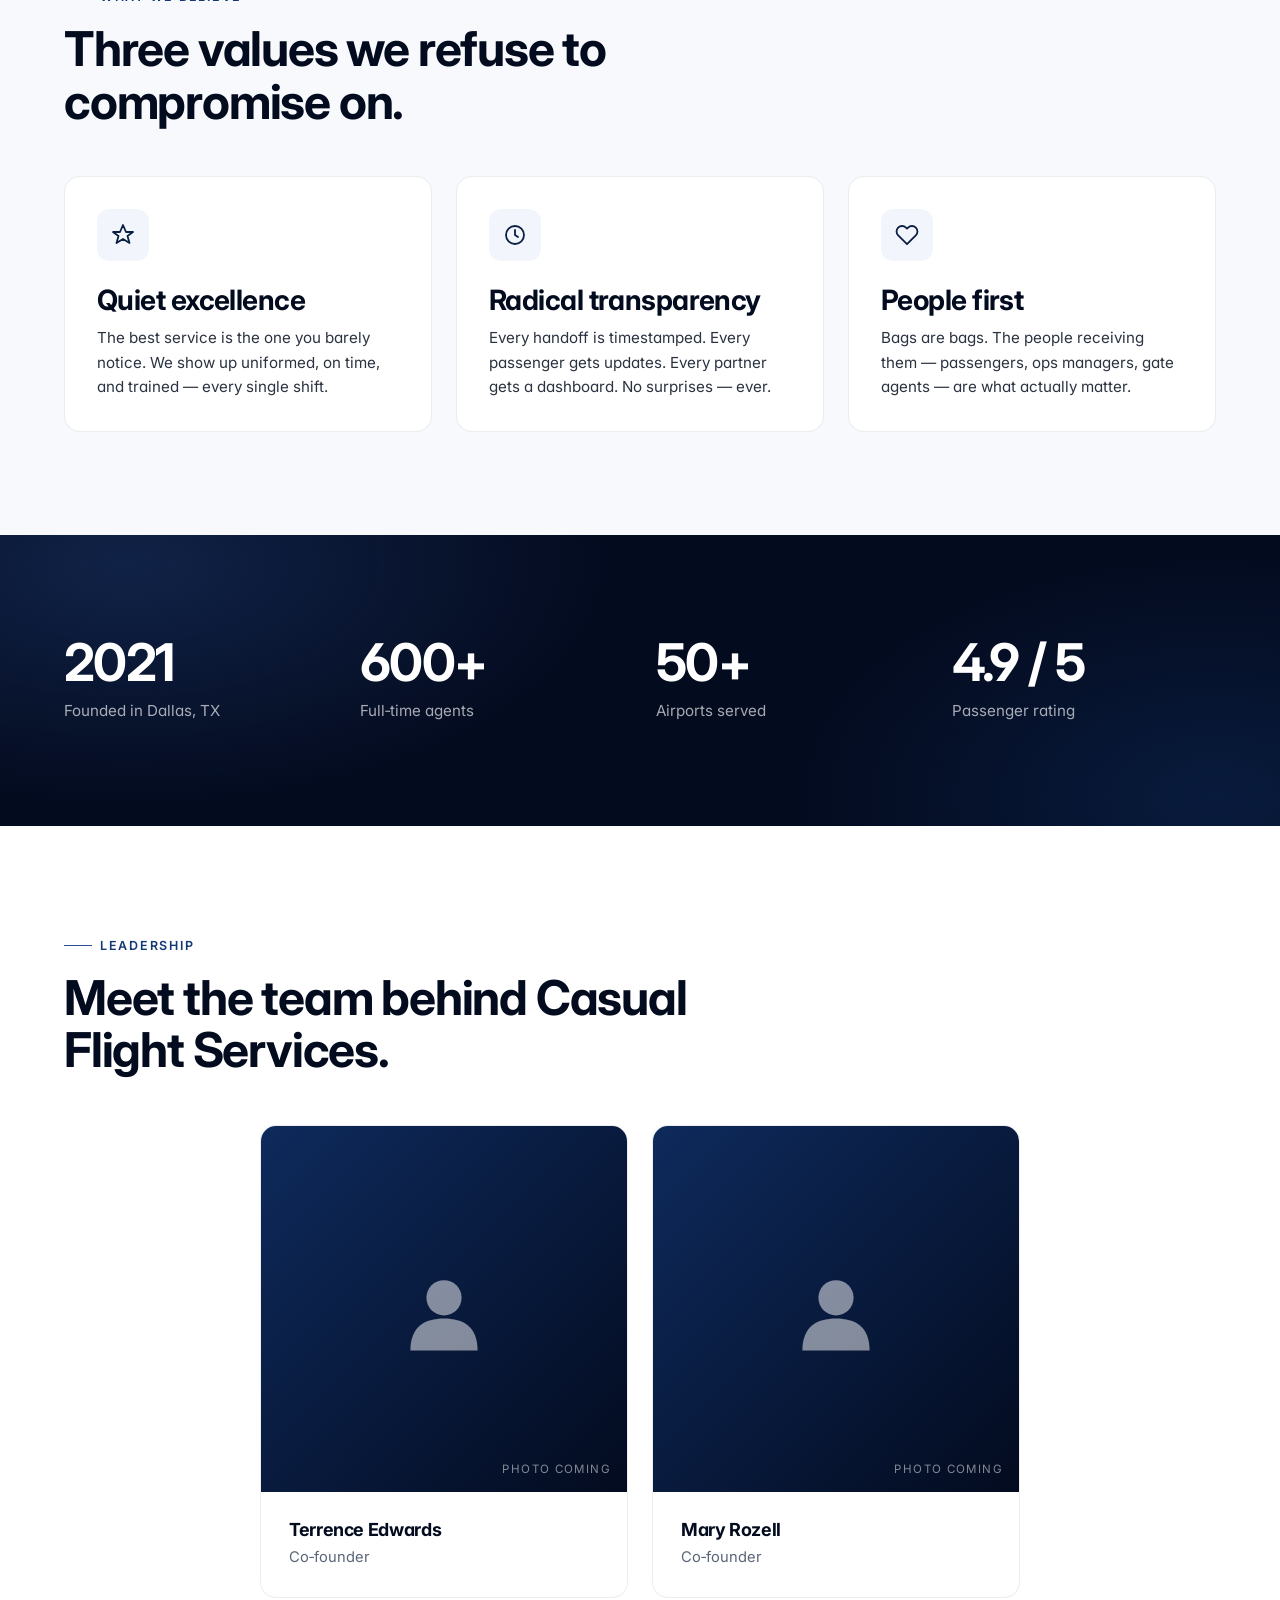
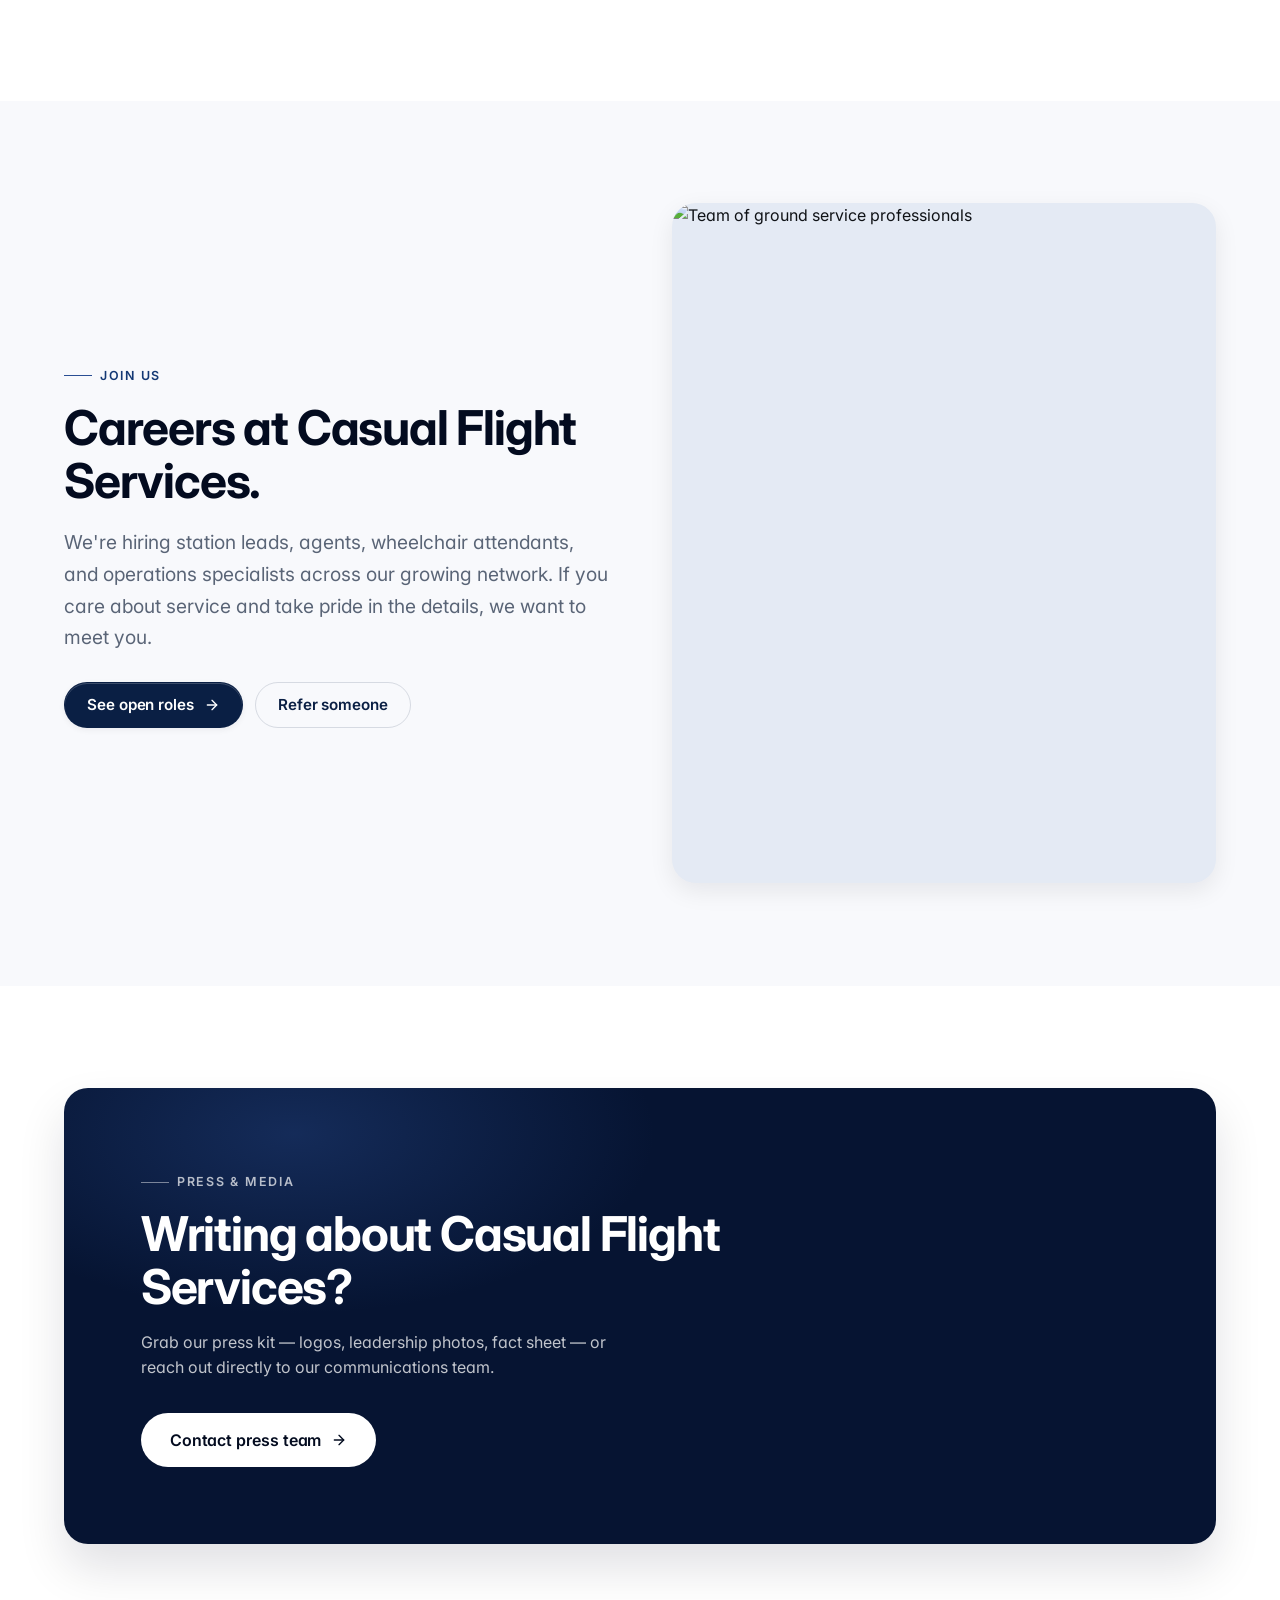
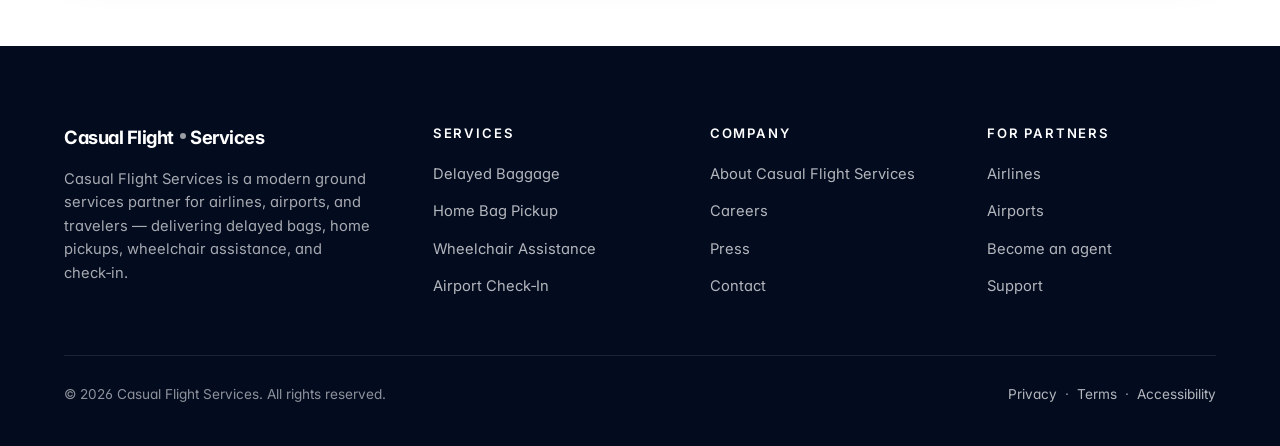
==== commit 979212e3: "Update leadership to Terrence Edwards and Mary Rozell Replace the four placeholder leadership cards " ====
--- a/about.html
+++ b/about.html
@@ -121,28 +121,34 @@
     <div class="container">
       <div class="section-head reveal">
         <span class="eyebrow">Leadership</span>
-        <h2>Aviation veterans. Logistics builders. Service obsessives.</h2>
-      </div>
-      <div class="grid grid-4">
-        <div class="card reveal" data-delay="1">
-          <div class="quote-avatar" style="width:64px;height:64px;font-size:1.1rem;margin-bottom:16px;">JM</div>
-          <h4>Jordan Mitchell</h4>
-          <p style="font-size:0.9rem;">Co‑founder &amp; CEO. 12 years in airline operations.</p>
-        </div>
-        <div class="card reveal" data-delay="2">
-          <div class="quote-avatar" style="width:64px;height:64px;font-size:1.1rem;margin-bottom:16px;">SA</div>
-          <h4>Sofia Alvarez</h4>
-          <p style="font-size:0.9rem;">Co‑founder &amp; COO. Former logistics lead, FedEx.</p>
-        </div>
-        <div class="card reveal" data-delay="3">
-          <div class="quote-avatar" style="width:64px;height:64px;font-size:1.1rem;margin-bottom:16px;">RP</div>
-          <h4>Ravi Patel</h4>
-          <p style="font-size:0.9rem;">VP, Technology. Builds the systems that make it all run.</p>
-        </div>
-        <div class="card reveal" data-delay="4">
-          <div class="quote-avatar" style="width:64px;height:64px;font-size:1.1rem;margin-bottom:16px;">LK</div>
-          <h4>Lena Kwon</h4>
-          <p style="font-size:0.9rem;">VP, Passenger Services. Leads our mobility programs.</p>
+        <h2>Meet the team behind Casual Flight Services.</h2>
+      </div>
+      <div class="grid grid-2" style="max-width: 760px; margin: 0 auto;">
+        <div class="card reveal" style="padding: 0; overflow: hidden;" data-delay="1">
+          <div style="aspect-ratio: 1; background: linear-gradient(135deg, var(--navy-600), var(--navy-900)); display: grid; place-items: center; position: relative;">
+            <svg viewBox="0 0 120 120" width="96" height="96" aria-hidden="true" style="opacity: 0.5;">
+              <circle cx="60" cy="46" r="22" fill="white"/>
+              <path d="M18 112 C18 82 36 72 60 72 C84 72 102 82 102 112 Z" fill="white"/>
+            </svg>
+            <span style="position:absolute; bottom:14px; right:16px; font-size:0.72rem; color:rgba(255,255,255,0.5); letter-spacing:0.12em; text-transform:uppercase;">Photo coming</span>
+          </div>
+          <div style="padding: 28px;">
+            <h4>Terrence Edwards</h4>
+            <p style="font-size:0.92rem; color: var(--ink-500); margin-top: 6px;">Co‑founder</p>
+          </div>
+        </div>
+        <div class="card reveal" style="padding: 0; overflow: hidden;" data-delay="2">
+          <div style="aspect-ratio: 1; background: linear-gradient(135deg, var(--navy-600), var(--navy-900)); display: grid; place-items: center; position: relative;">
+            <svg viewBox="0 0 120 120" width="96" height="96" aria-hidden="true" style="opacity: 0.5;">
+              <circle cx="60" cy="46" r="22" fill="white"/>
+              <path d="M18 112 C18 82 36 72 60 72 C84 72 102 82 102 112 Z" fill="white"/>
+            </svg>
+            <span style="position:absolute; bottom:14px; right:16px; font-size:0.72rem; color:rgba(255,255,255,0.5); letter-spacing:0.12em; text-transform:uppercase;">Photo coming</span>
+          </div>
+          <div style="padding: 28px;">
+            <h4>Mary Rozell</h4>
+            <p style="font-size:0.92rem; color: var(--ink-500); margin-top: 6px;">Co‑founder</p>
+          </div>
         </div>
       </div>
     </div>
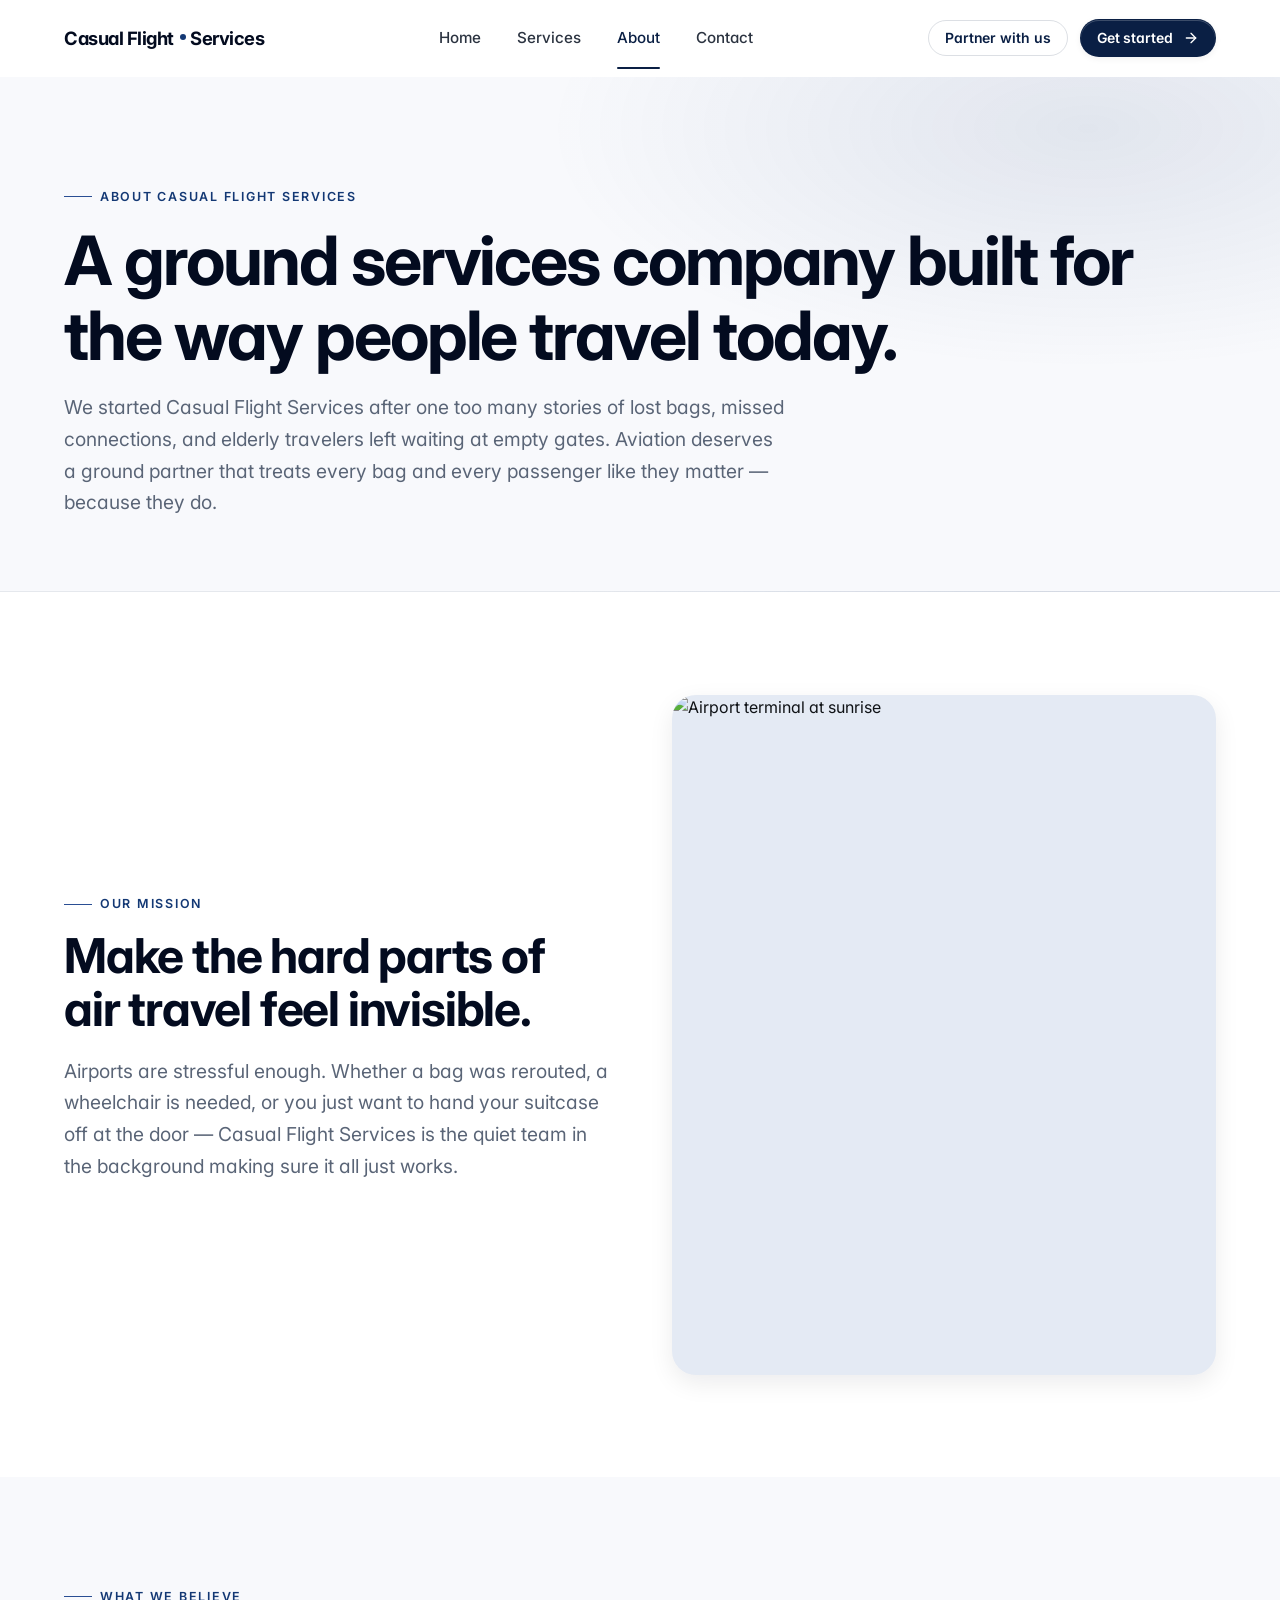
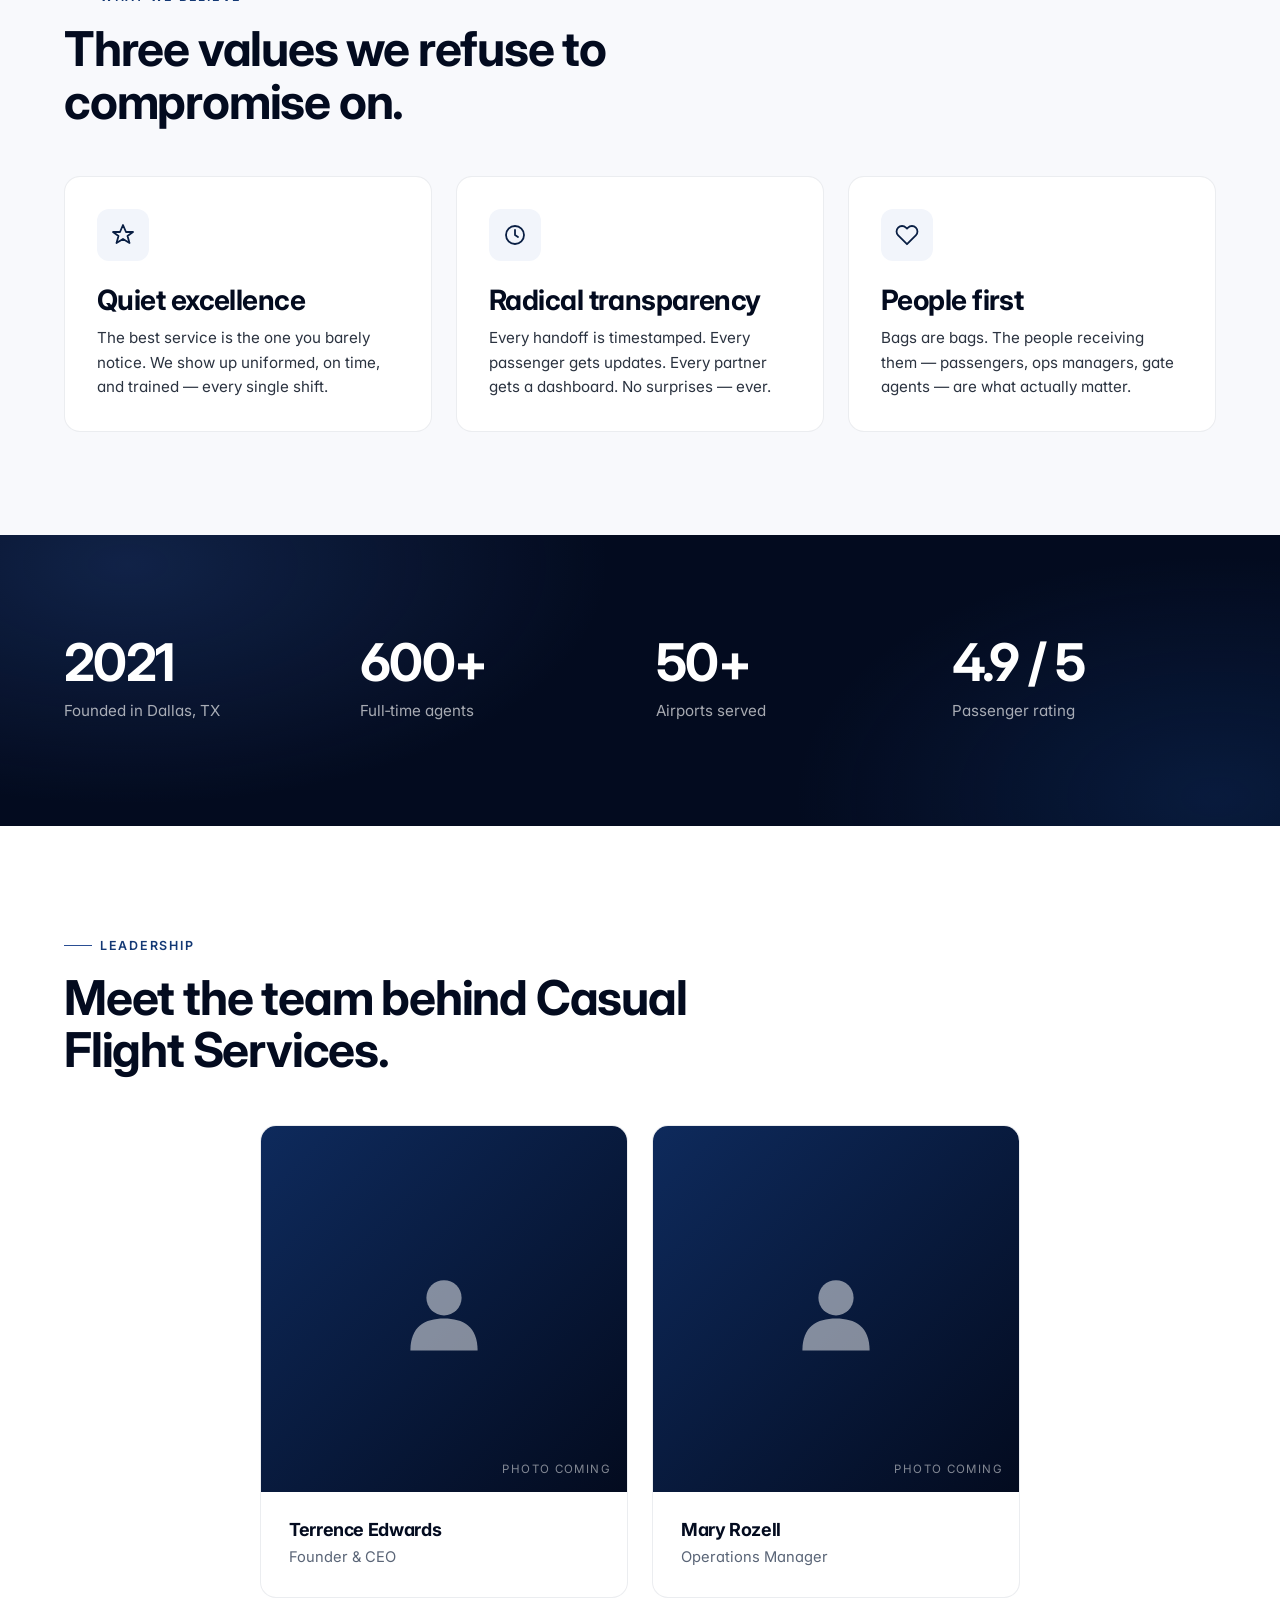
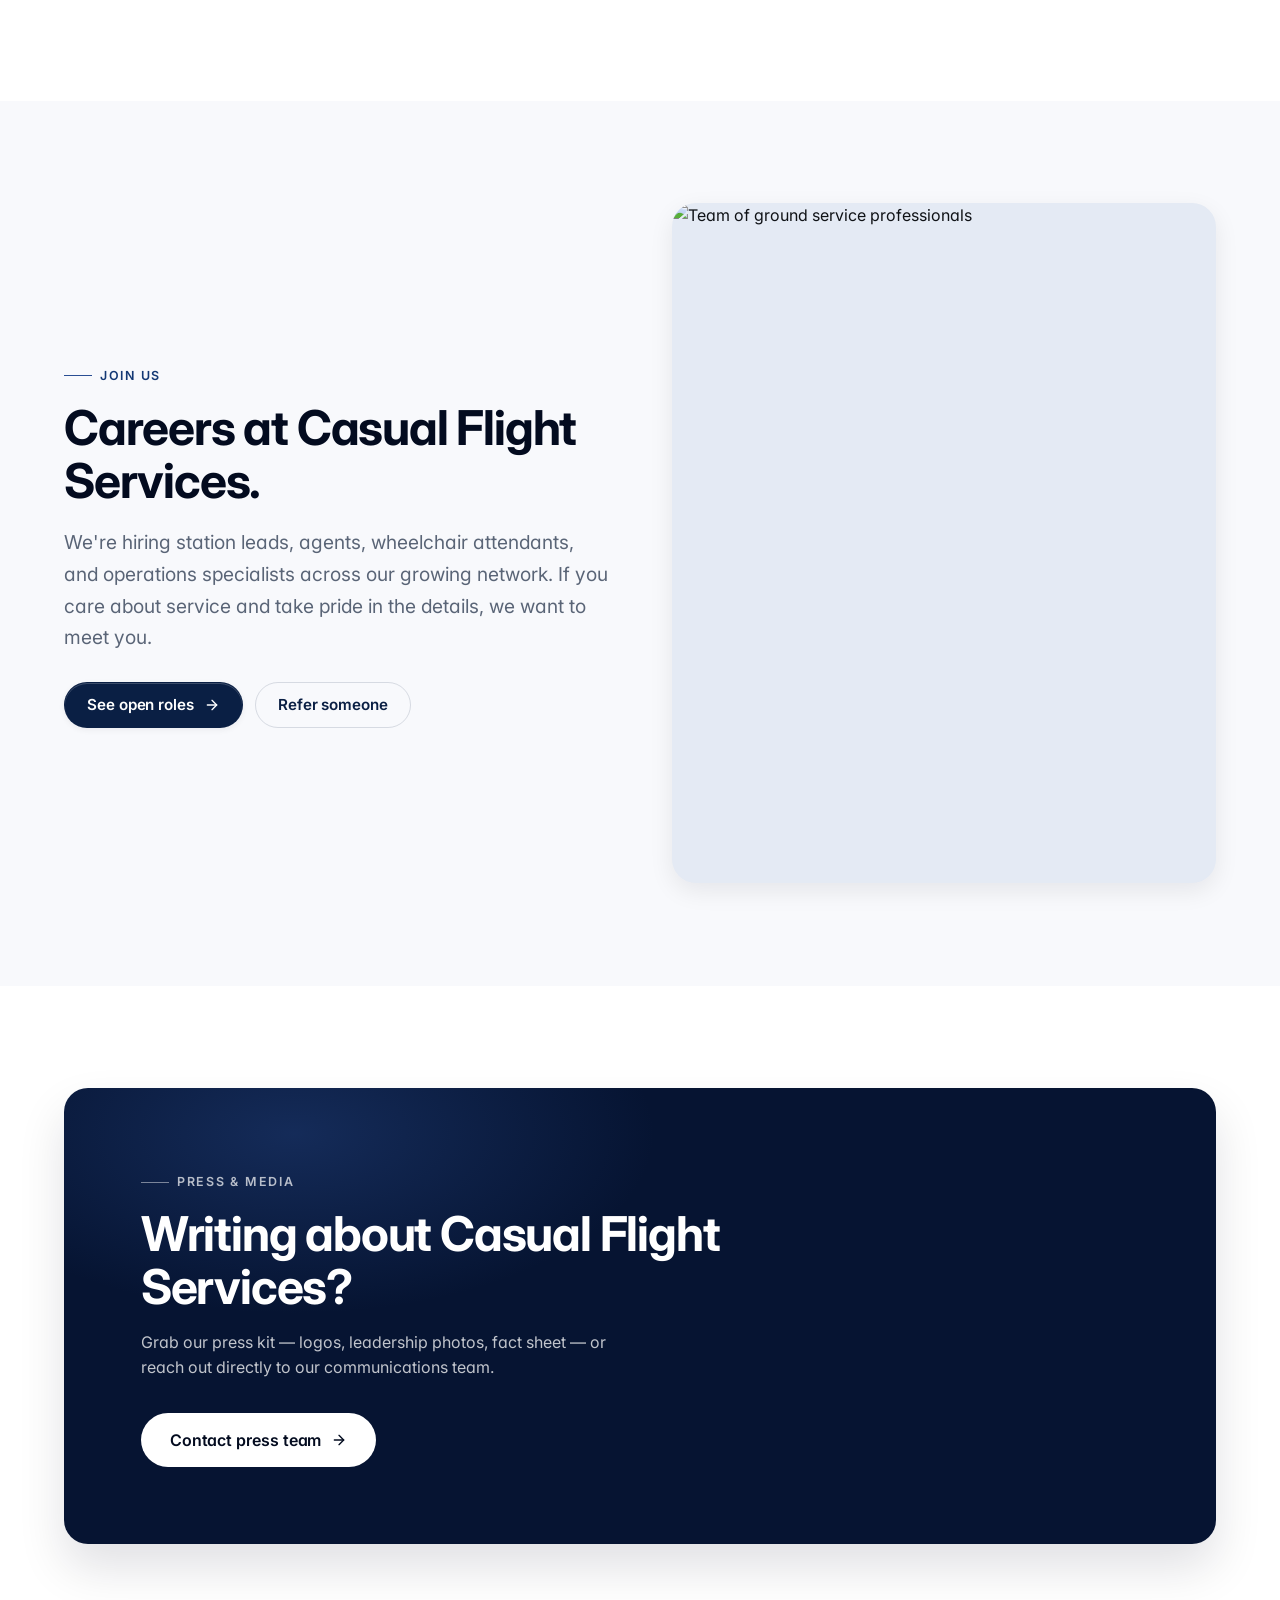
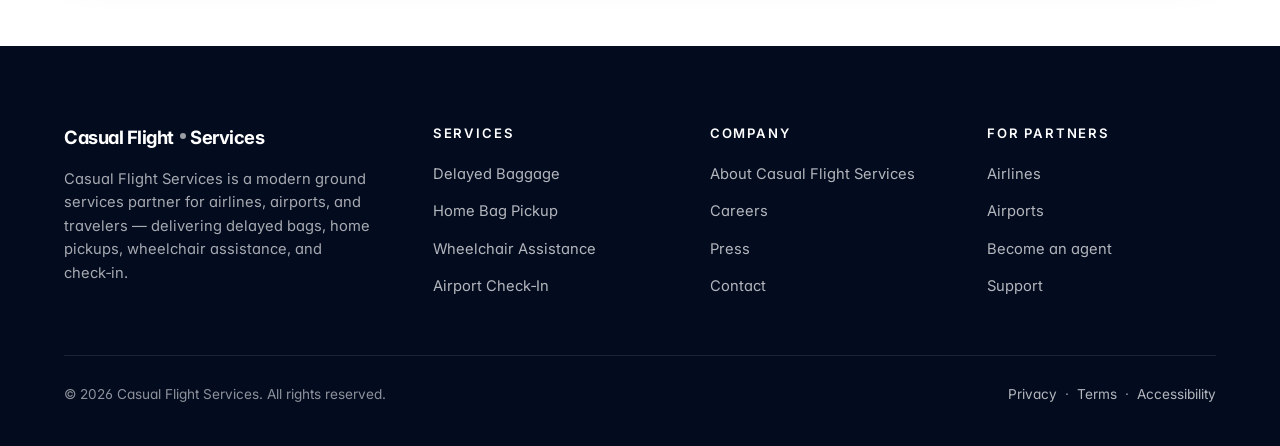
==== commit c1d08c60: "Set real phone, email, and leadership titles - Phone: 602-921-4968 - Email: casualflightservices@gma" ====
--- a/about.html
+++ b/about.html
@@ -134,7 +134,7 @@
           </div>
           <div style="padding: 28px;">
             <h4>Terrence Edwards</h4>
-            <p style="font-size:0.92rem; color: var(--ink-500); margin-top: 6px;">Co‑founder</p>
+            <p style="font-size:0.92rem; color: var(--ink-500); margin-top: 6px;">Founder &amp; CEO</p>
           </div>
         </div>
         <div class="card reveal" style="padding: 0; overflow: hidden;" data-delay="2">
@@ -147,7 +147,7 @@
           </div>
           <div style="padding: 28px;">
             <h4>Mary Rozell</h4>
-            <p style="font-size:0.92rem; color: var(--ink-500); margin-top: 6px;">Co‑founder</p>
+            <p style="font-size:0.92rem; color: var(--ink-500); margin-top: 6px;">Operations Manager</p>
           </div>
         </div>
       </div>
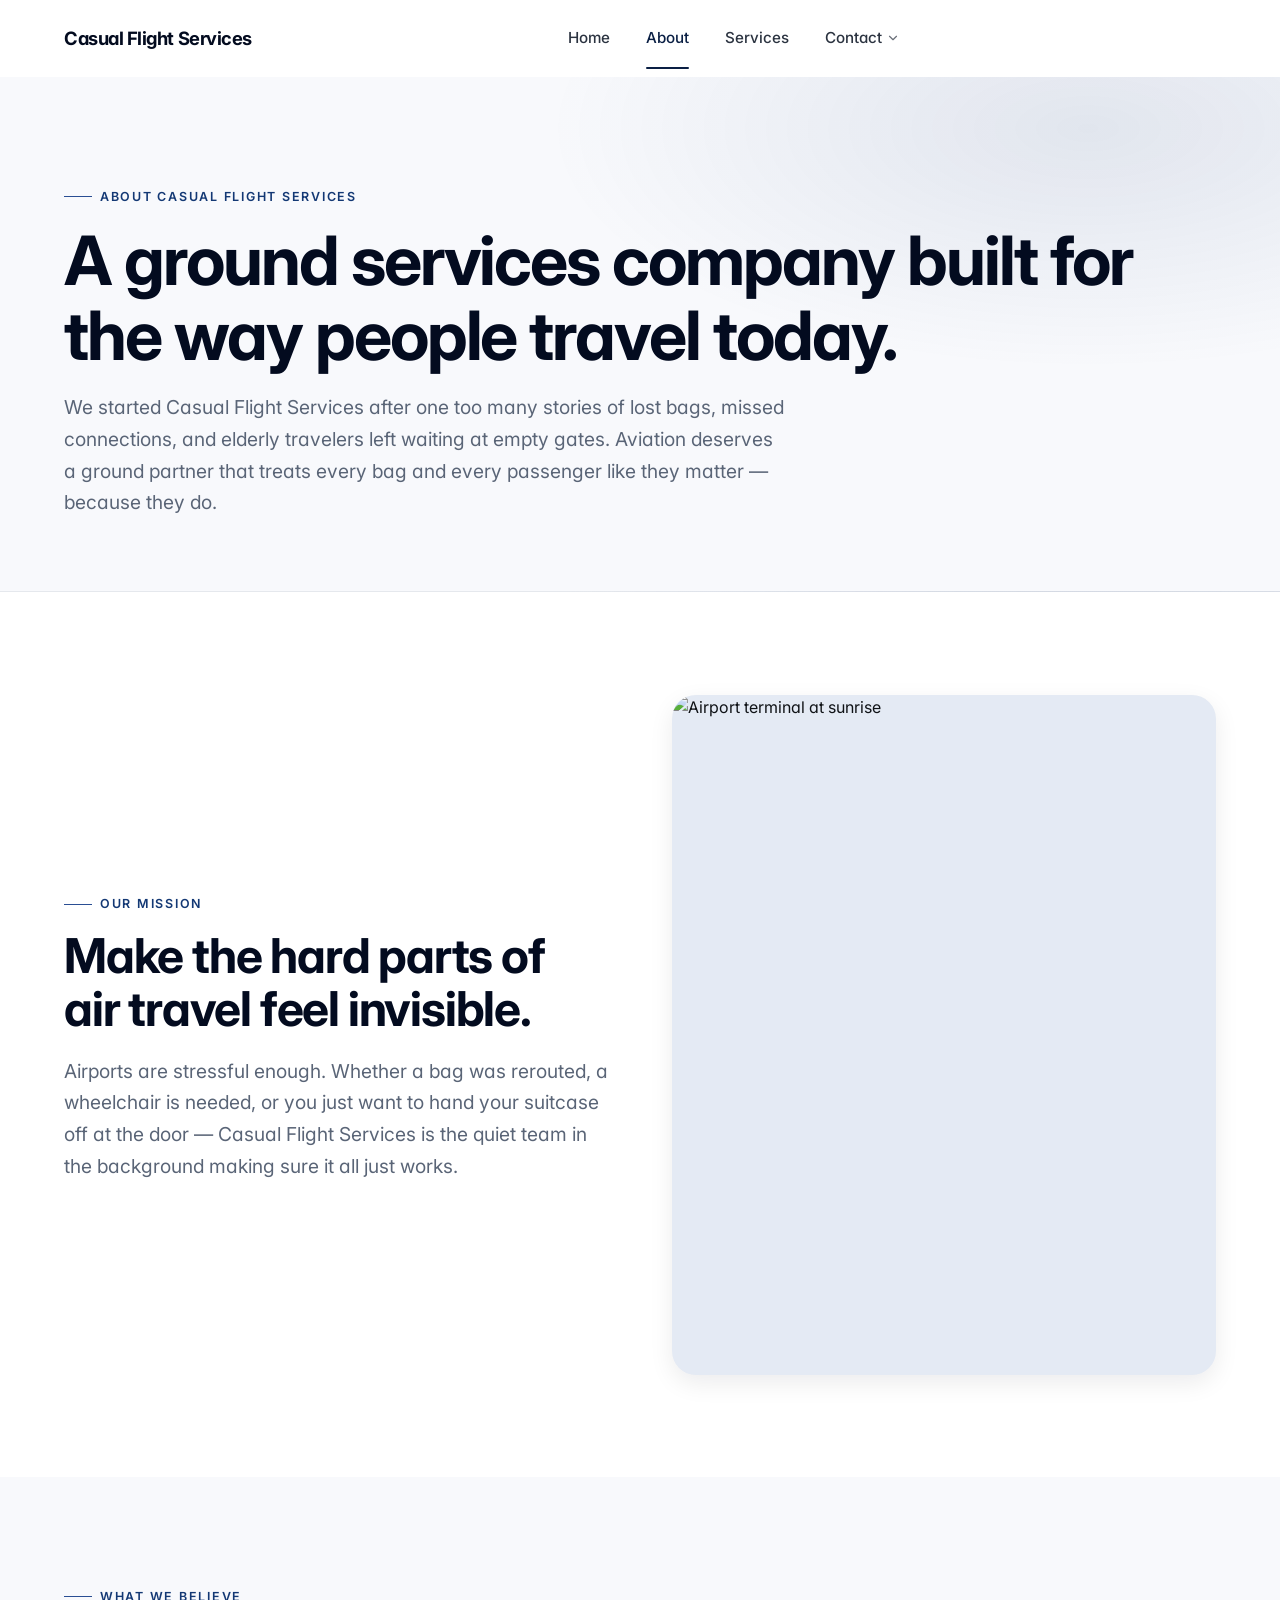
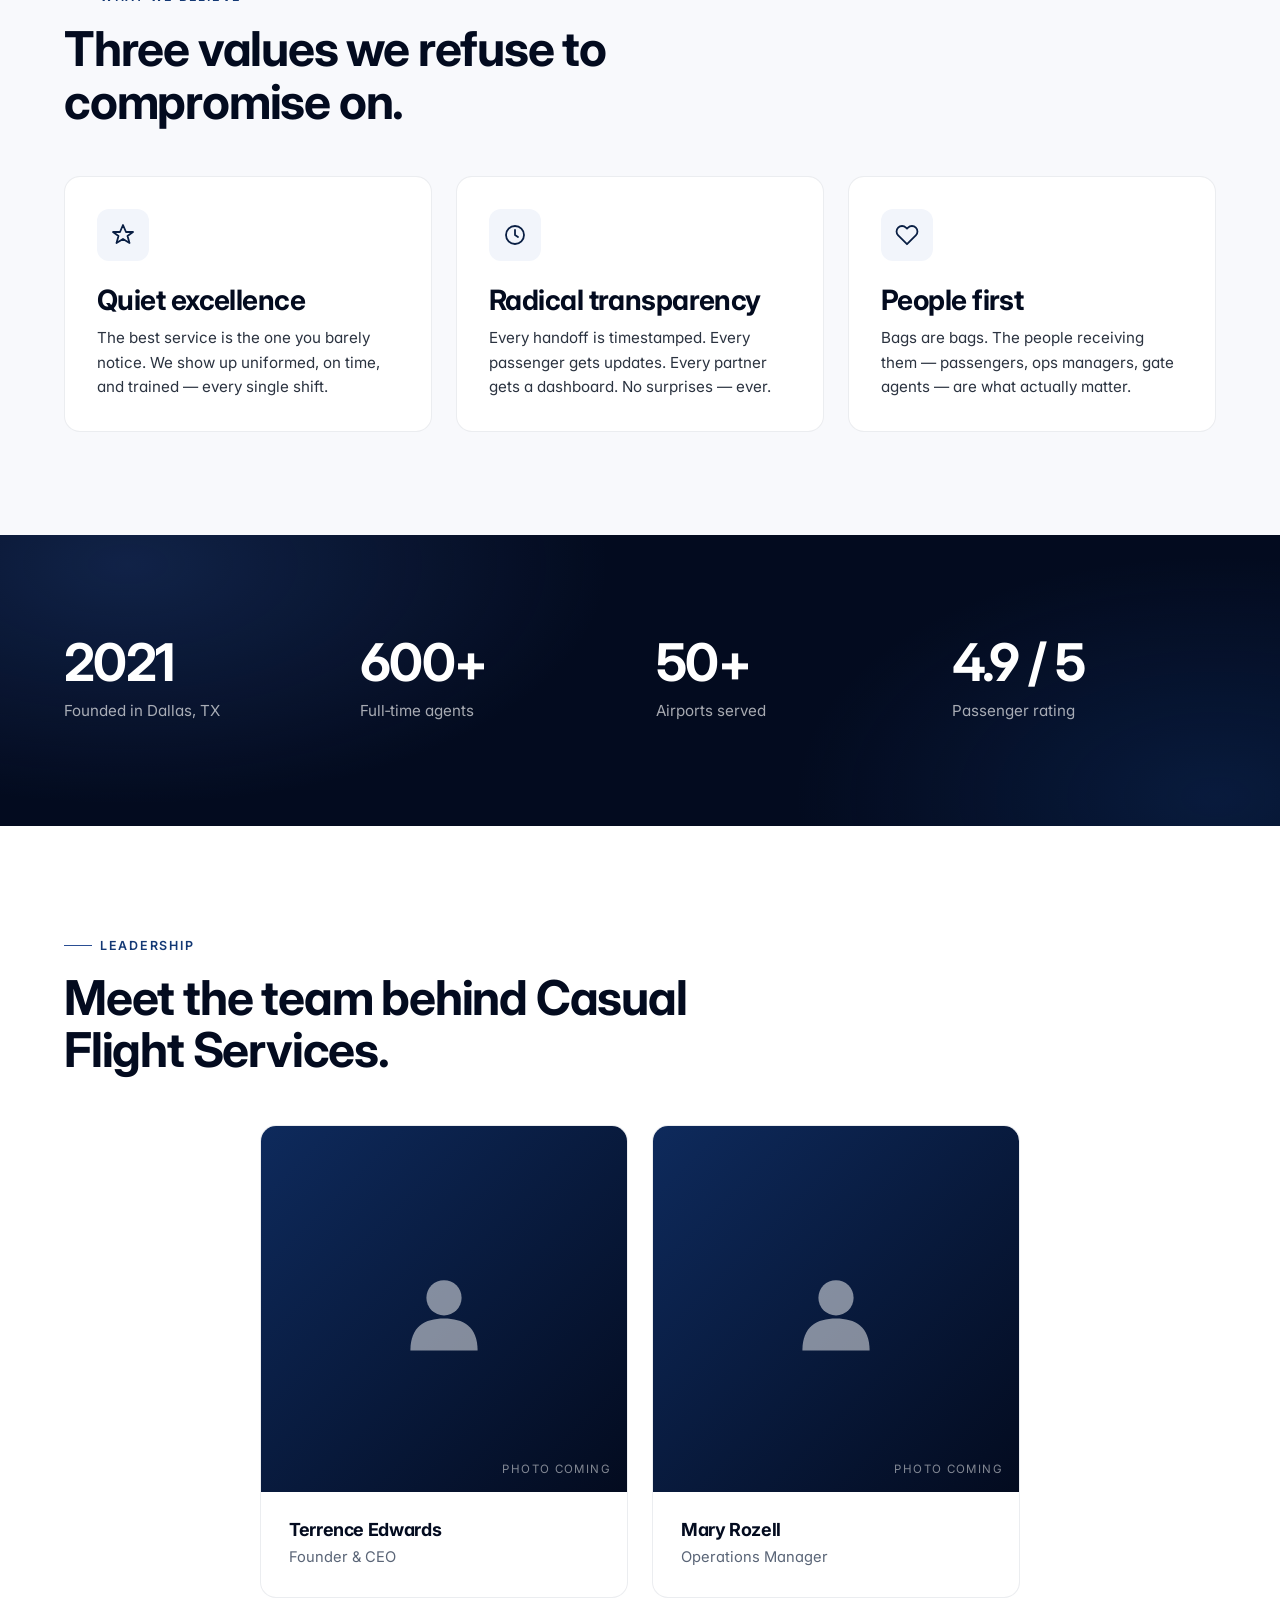
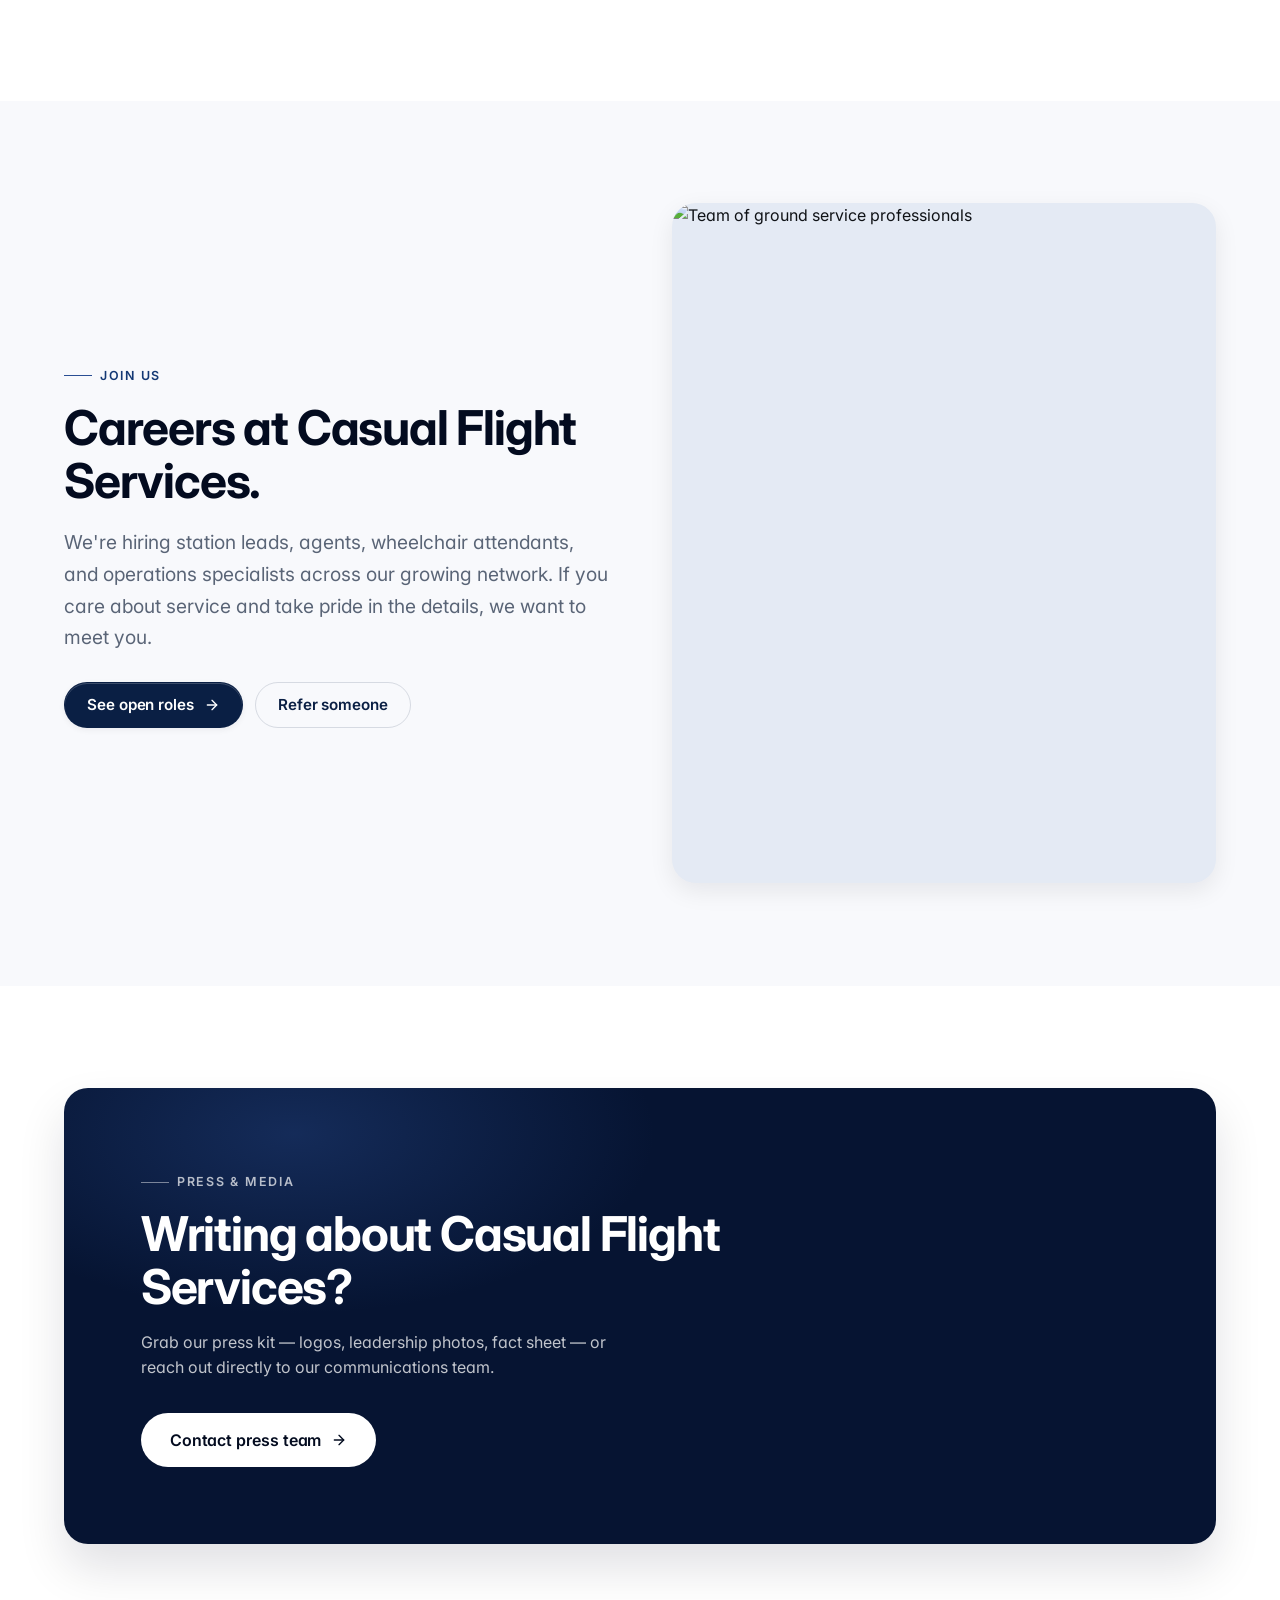
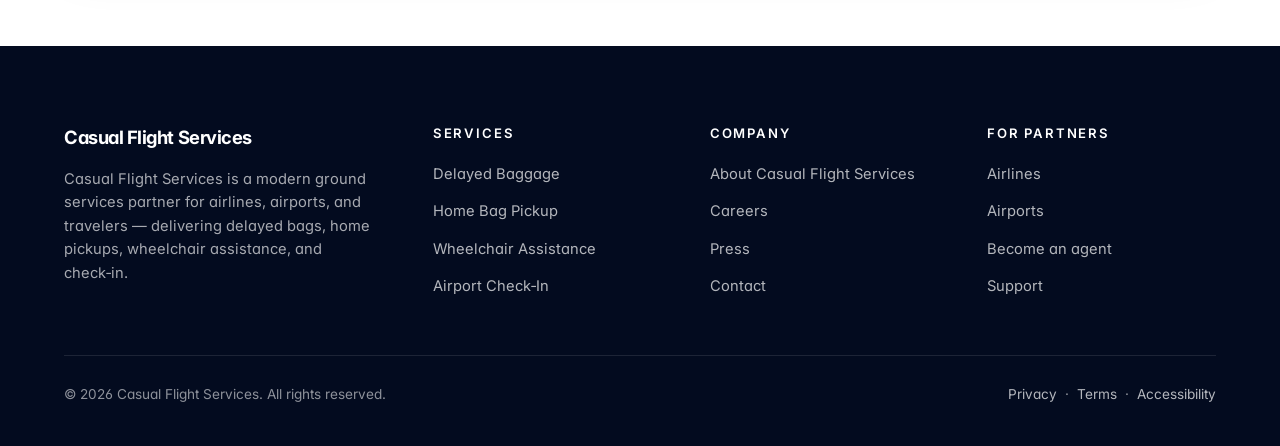
==== commit c55ecb85: "feat: nav restructure + B2B partner.html Three header changes applied across all 8 site pages (index" ====
--- a/about.html
+++ b/about.html
@@ -17,19 +17,20 @@
     <div class="container">
       <nav class="nav">
         <a href="index.html" class="brand">
-          Casual Flight <span class="dot" aria-hidden="true"></span> Services
+          Casual Flight Services
         </a>
         <ul class="nav-links">
           <li><a href="index.html">Home</a></li>
+          <li><a href="about.html" class="active">About</a></li>
           <li><a href="services.html">Services</a></li>
-          <li><a href="about.html" class="active">About</a></li>
-          <li><a href="contact.html">Contact</a></li>
+          <li class="has-dropdown">
+            <a href="contact.html" class="nav-dropdown-trigger" aria-haspopup="true">Contact <svg class="nav-caret" viewBox="0 0 24 24" width="14" height="14" fill="none" stroke="currentColor" stroke-width="2" stroke-linecap="round" stroke-linejoin="round" aria-hidden="true"><polyline points="6 9 12 15 18 9"/></svg></a>
+            <ul class="nav-submenu" aria-label="Contact options">
+              <li><a href="partner.html">Partner With Us</a></li>
+            </ul>
+          </li>
         </ul>
         <div class="nav-cta">
-          <a href="contact.html" class="btn btn-ghost btn-sm">Partner with us</a>
-          <a href="contact.html" class="btn btn-primary btn-sm">Get started
-            <svg viewBox="0 0 24 24" fill="none" stroke="currentColor" stroke-width="2" stroke-linecap="round" stroke-linejoin="round"><line x1="5" y1="12" x2="19" y2="12"/><polyline points="12 5 19 12 12 19"/></svg>
-          </a>
           <button class="nav-toggle" id="navToggle" aria-label="Open menu" aria-expanded="false">
             <svg viewBox="0 0 24 24" width="22" height="22" fill="none" stroke="currentColor" stroke-width="2" stroke-linecap="round" stroke-linejoin="round"><line x1="3" y1="6" x2="21" y2="6"/><line x1="3" y1="12" x2="21" y2="12"/><line x1="3" y1="18" x2="21" y2="18"/></svg>
           </button>
@@ -39,10 +40,10 @@
     <div class="mobile-menu" id="mobileMenu">
       <ul>
         <li><a href="index.html">Home</a></li>
+        <li><a href="about.html" class="active">About</a></li>
         <li><a href="services.html">Services</a></li>
-        <li><a href="about.html">About</a></li>
         <li><a href="contact.html">Contact</a></li>
-        <li><a href="contact.html" class="btn btn-primary">Get started</a></li>
+        <li><a href="partner.html" class="mobile-subitem">Partner With Us</a></li>
       </ul>
     </div>
   </header>
@@ -196,7 +197,7 @@
       <div class="footer-grid">
         <div class="footer-brand">
           <a href="index.html" class="brand">
-            Casual Flight <span class="dot" aria-hidden="true"></span> Services
+            Casual Flight Services
           </a>
           <p>Casual Flight Services is a modern ground services partner for airlines, airports, and travelers — delivering delayed bags, home pickups, wheelchair assistance, and check‑in.</p>
         </div>
--- a/css/styles.css
+++ b/css/styles.css
@@ -242,6 +242,81 @@
   border-bottom: 1px solid var(--border);
 }
 .mobile-menu .btn { margin-top: 12px; width: 100%; justify-content: center; }
+/* Sub-item under Contact in the mobile menu — indented + slightly lighter so
+   the parent-child relationship is obvious without nested <ul> markup. */
+.mobile-menu a.mobile-subitem {
+  padding-left: 20px;
+  color: var(--ink-700);
+  font-weight: 500;
+  position: relative;
+}
+.mobile-menu a.mobile-subitem::before {
+  content: '';
+  position: absolute;
+  left: 4px; top: 50%;
+  transform: translateY(-50%);
+  width: 10px; height: 1px;
+  background: var(--ink-500, #94a3b8);
+}
+
+/* ── Contact dropdown (desktop) ────────────────────────────────────── */
+.nav-links .has-dropdown { position: relative; }
+.nav-links .nav-dropdown-trigger {
+  display: inline-flex;
+  align-items: center;
+  gap: 4px;
+}
+.nav-links .nav-caret {
+  transition: transform 0.2s var(--ease);
+  opacity: 0.7;
+}
+.nav-links .has-dropdown:hover .nav-caret,
+.nav-links .has-dropdown:focus-within .nav-caret {
+  transform: rotate(180deg);
+}
+.nav-submenu {
+  position: absolute;
+  top: 100%;
+  right: 0;
+  margin-top: 14px;
+  min-width: 200px;
+  padding: 8px;
+  background: var(--white);
+  border: 1px solid var(--border);
+  border-radius: 12px;
+  box-shadow: 0 12px 28px -8px rgba(15, 23, 42, 0.16),
+              0 2px 6px -2px rgba(15, 23, 42, 0.08);
+  list-style: none;
+  display: none;
+  z-index: 60;
+}
+.nav-submenu::before {
+  /* Invisible bridge so the menu doesn't close when the cursor crosses
+     the gap between trigger and submenu. */
+  content: '';
+  position: absolute;
+  top: -14px; left: 0; right: 0; height: 14px;
+}
+.nav-submenu li { margin: 0; }
+.nav-submenu a {
+  display: block;
+  padding: 10px 12px;
+  border-radius: 8px;
+  font-size: 0.92rem;
+  color: var(--ink-700);
+  white-space: nowrap;
+}
+.nav-submenu a:hover,
+.nav-submenu a.active {
+  background: var(--off-white, #f8f9fc);
+  color: var(--navy-900);
+}
+.nav-submenu a.active::after { content: none; }
+.nav-links .has-dropdown:hover .nav-submenu,
+.nav-links .has-dropdown:focus-within .nav-submenu,
+.nav-links .has-dropdown.open .nav-submenu {
+  display: block;
+}
 
 /* ---------- Buttons ---------- */
 .btn {
@@ -479,6 +554,37 @@
 .card.feature .card-icon { background: rgba(255,255,255,0.08); color: var(--white); }
 .card.feature .link-arrow { color: var(--white); }
 
+/* Invert variant — starts navy, flips to white on hover (keeps the lift) */
+.card.invert {
+  background: var(--navy-800);
+  color: var(--white);
+  border-color: transparent;
+  transition: transform 0.3s var(--ease), box-shadow 0.3s var(--ease),
+              background 0.3s var(--ease), border-color 0.3s var(--ease),
+              color 0.3s var(--ease);
+}
+.card.invert h3 { color: var(--white); transition: color 0.3s var(--ease); }
+.card.invert p { color: rgba(255,255,255,0.75); transition: color 0.3s var(--ease); }
+.card.invert .card-icon {
+  background: rgba(255,255,255,0.08);
+  color: var(--white);
+  transition: background 0.3s var(--ease), color 0.3s var(--ease);
+}
+.card.invert .link-arrow { color: var(--white); transition: color 0.3s var(--ease); }
+
+.card.invert:hover {
+  background: var(--white);
+  color: var(--ink-900);
+  border-color: var(--border-strong);
+}
+.card.invert:hover h3 { color: var(--navy-900); }
+.card.invert:hover p { color: var(--ink-700); }
+.card.invert:hover .card-icon {
+  background: var(--navy-50);
+  color: var(--navy-700);
+}
+.card.invert:hover .link-arrow { color: var(--navy-700); }
+
 /* Media card variant (has image) */
 .card.media { padding: 0; display: flex; flex-direction: column; }
 .card.media .card-image {
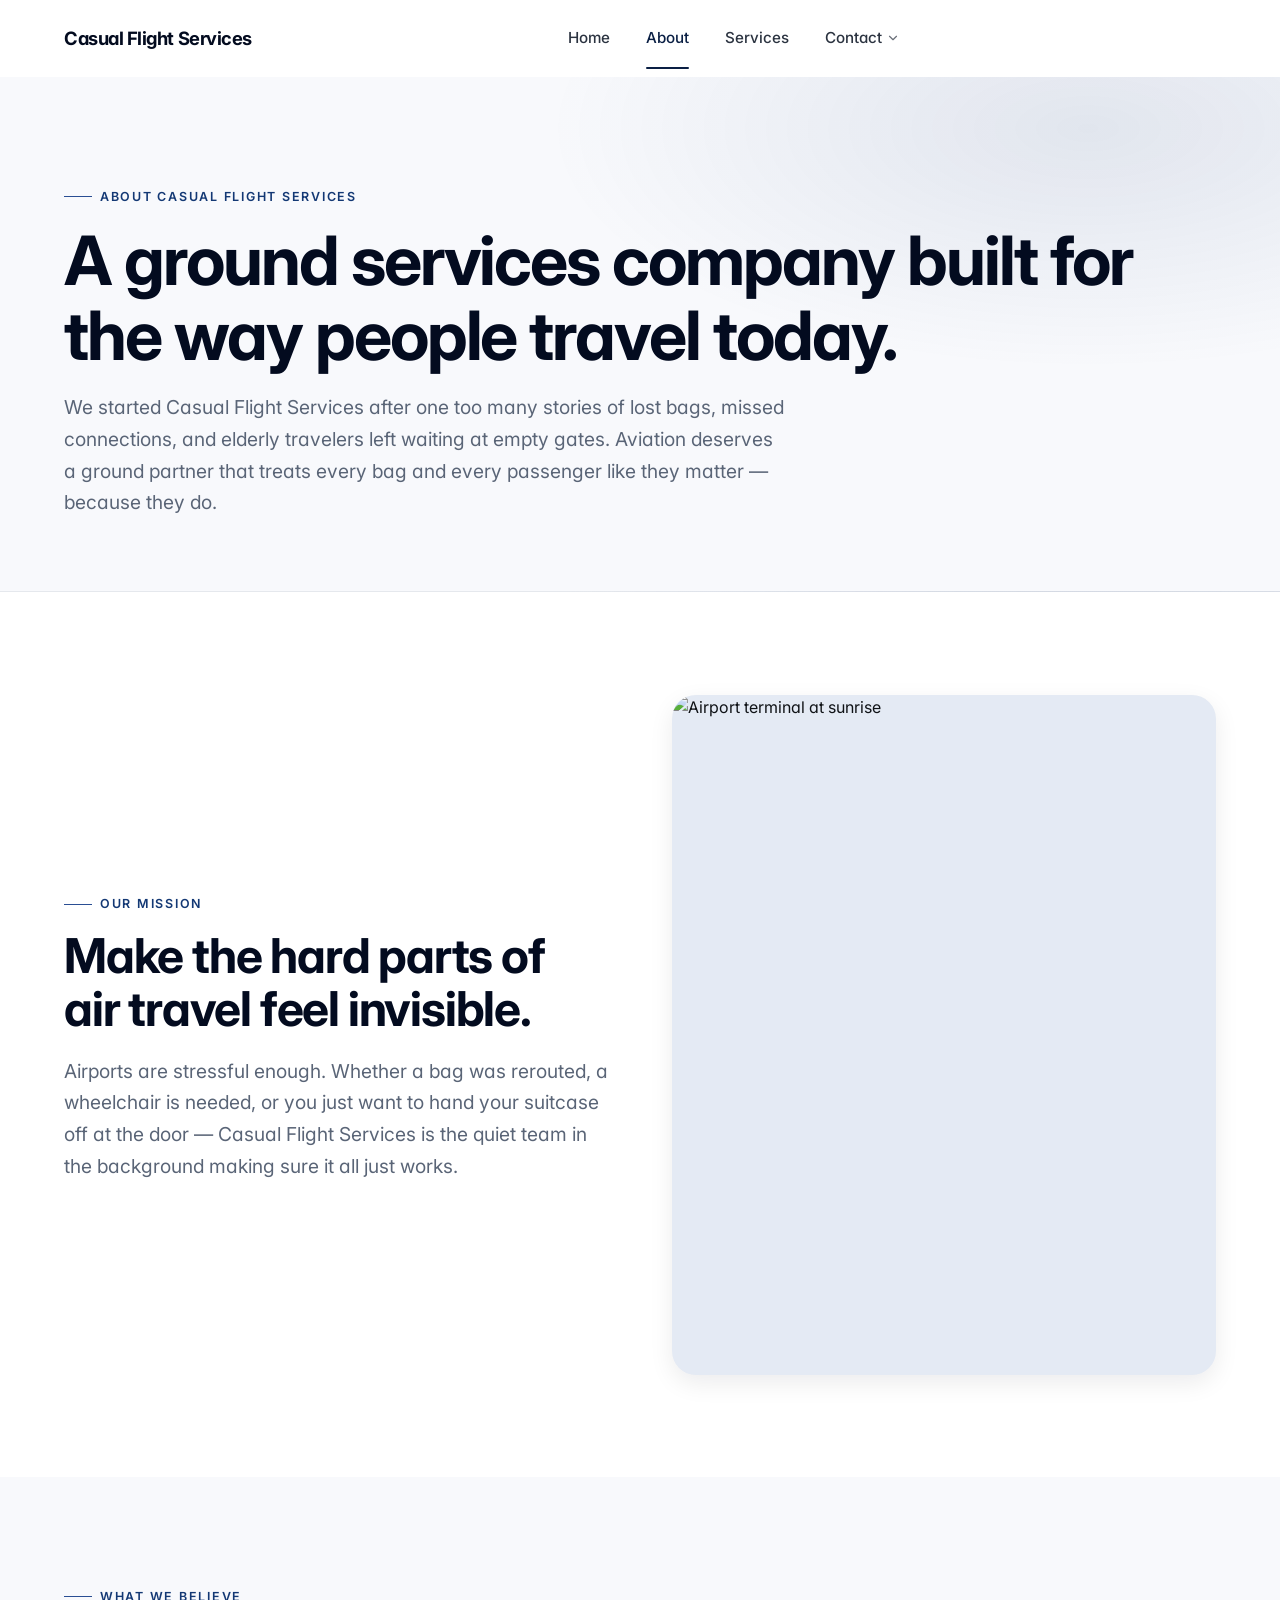
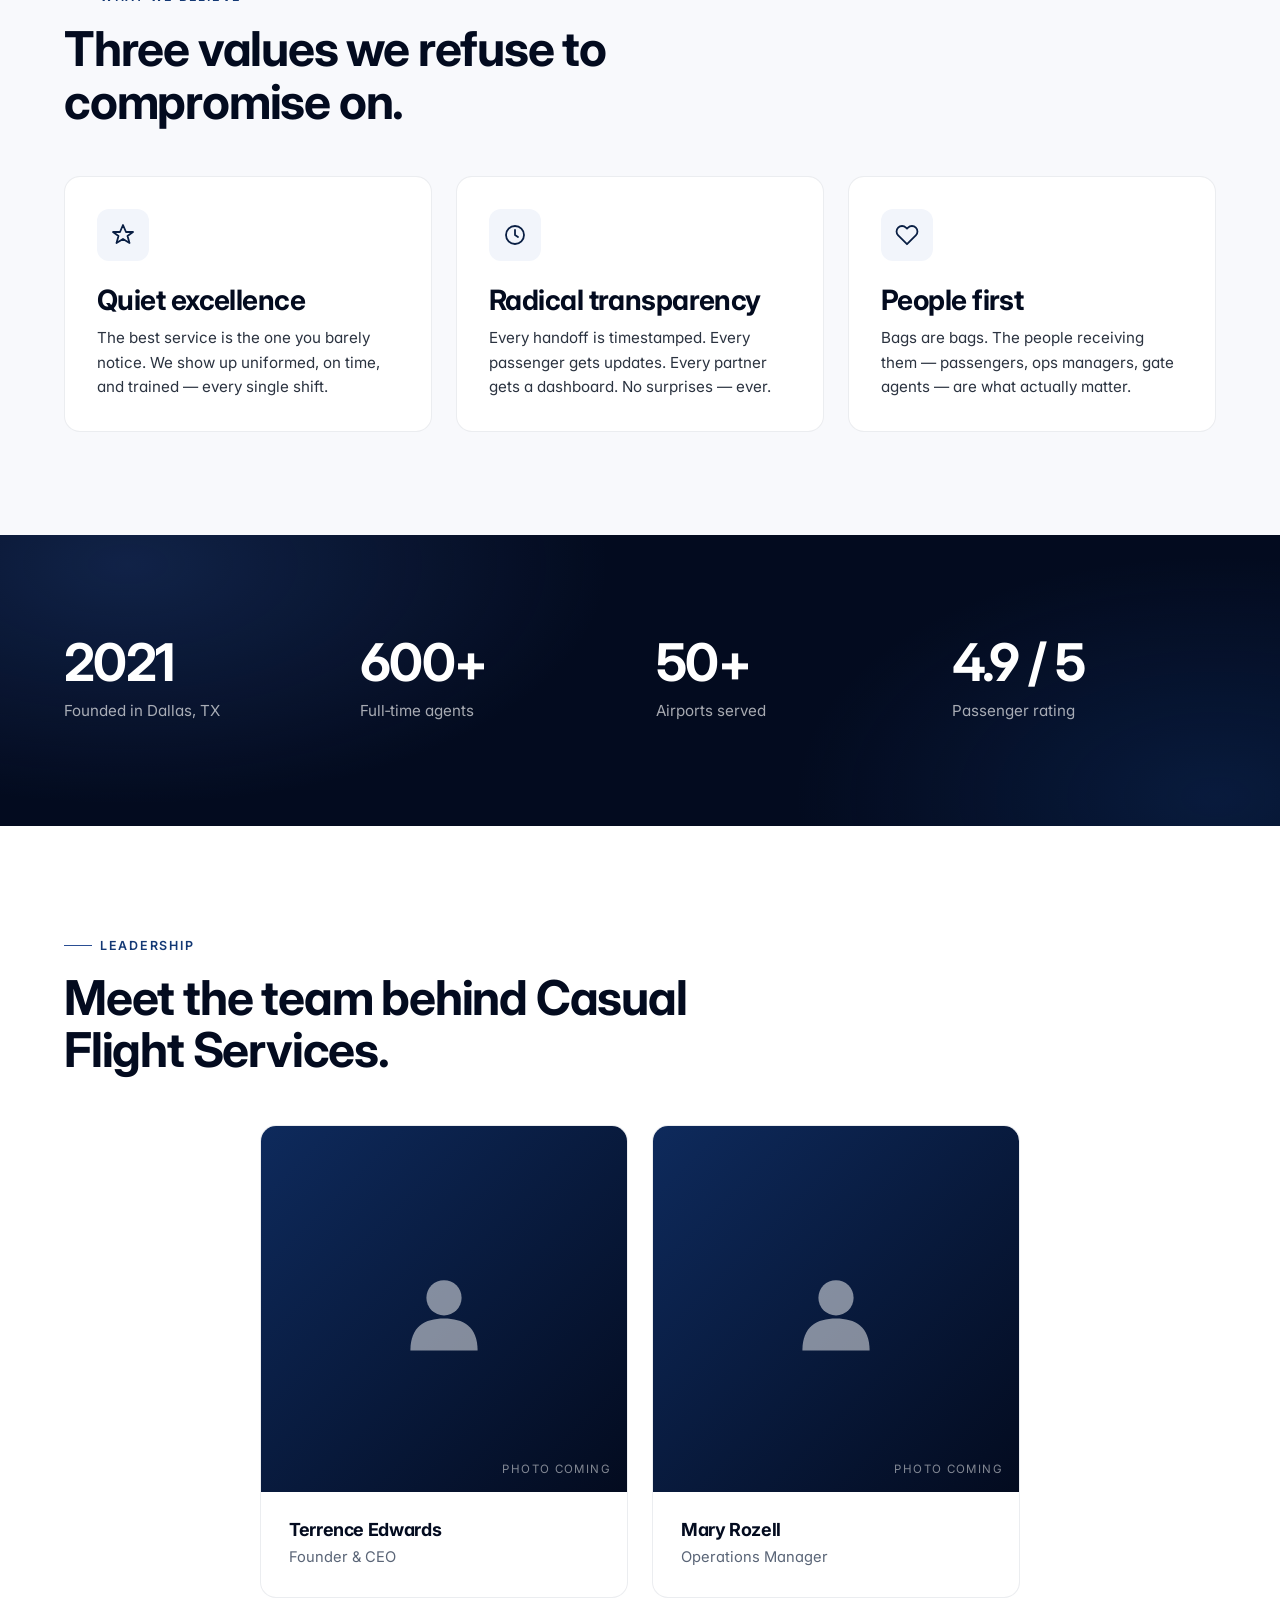
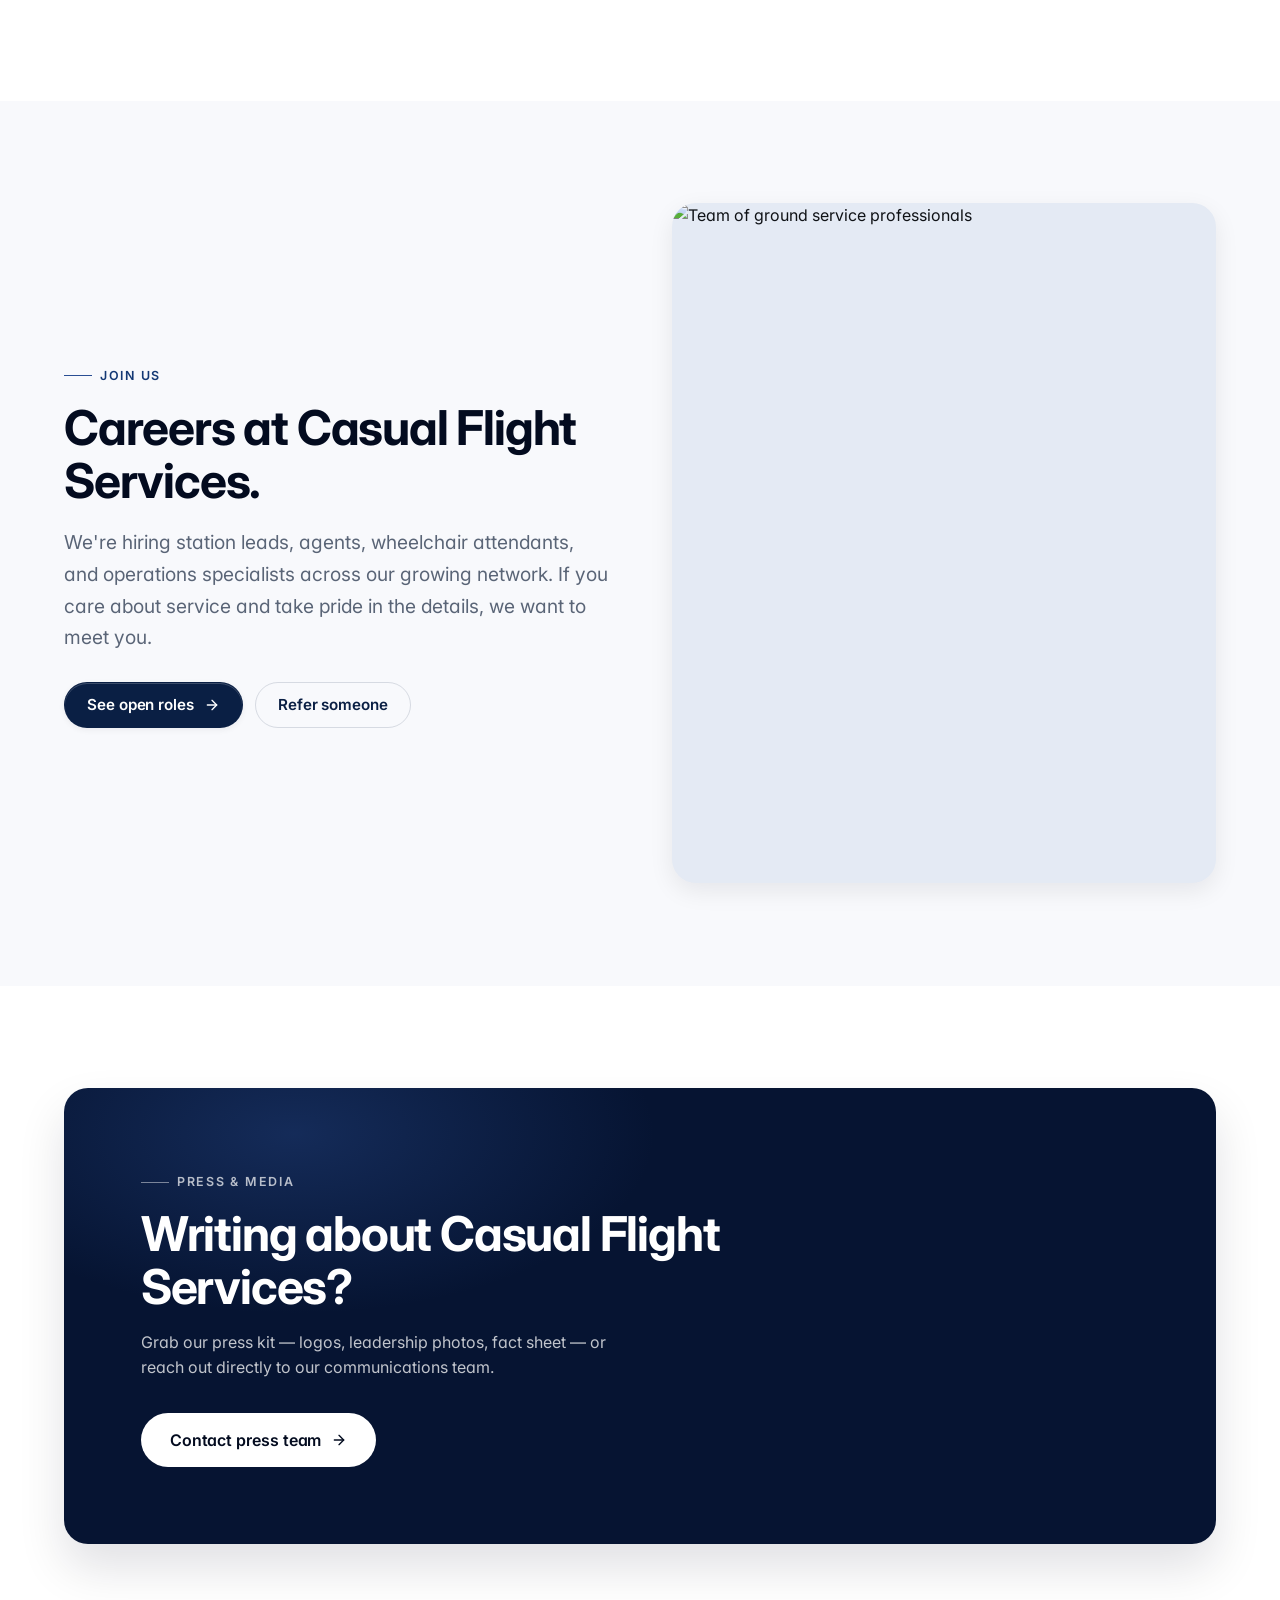
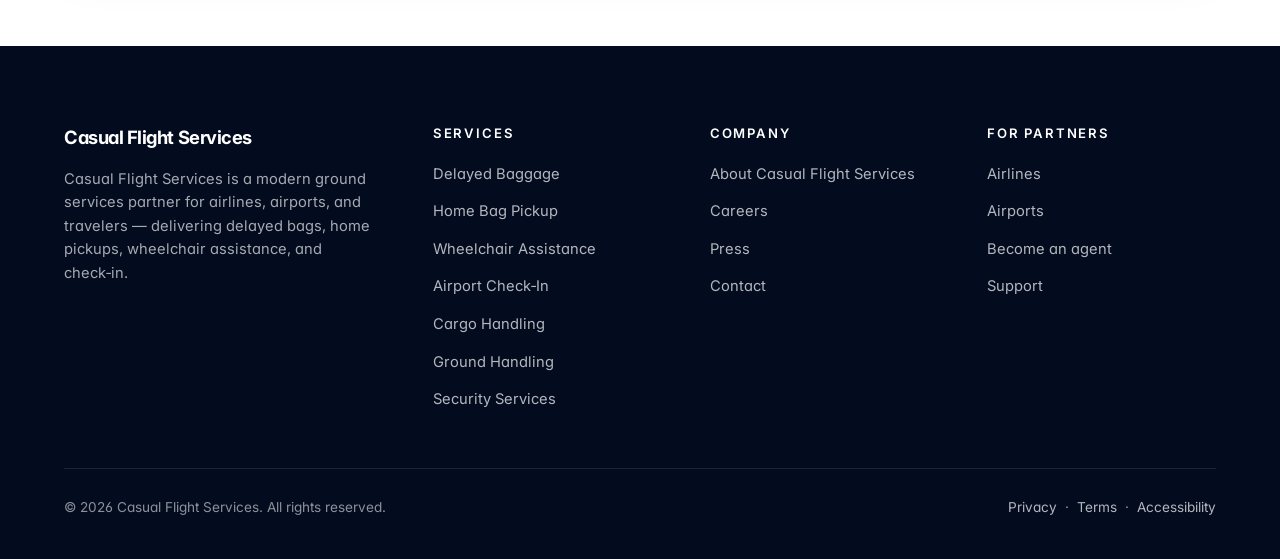
==== commit c38a3963: "feat: add Cargo Handling, Ground Handling, and Security Services Three new B2B service lines added t" ====
--- a/about.html
+++ b/about.html
@@ -201,7 +201,7 @@
           </a>
           <p>Casual Flight Services is a modern ground services partner for airlines, airports, and travelers — delivering delayed bags, home pickups, wheelchair assistance, and check‑in.</p>
         </div>
-        <div class="footer-col"><h5>Services</h5><ul><li><a href="delayed-baggage.html">Delayed Baggage</a></li><li><a href="home-pickup.html">Home Bag Pickup</a></li><li><a href="wheelchair-assistance.html">Wheelchair Assistance</a></li><li><a href="airport-checkin.html">Airport Check‑In</a></li></ul></div>
+        <div class="footer-col"><h5>Services</h5><ul><li><a href="delayed-baggage.html">Delayed Baggage</a></li><li><a href="home-pickup.html">Home Bag Pickup</a></li><li><a href="wheelchair-assistance.html">Wheelchair Assistance</a></li><li><a href="airport-checkin.html">Airport Check‑In</a></li><li><a href="cargo-handling.html">Cargo Handling</a></li><li><a href="ground-handling.html">Ground Handling</a></li><li><a href="security-services.html">Security Services</a></li></ul></div>
         <div class="footer-col"><h5>Company</h5><ul><li><a href="about.html">About Casual Flight Services</a></li><li><a href="about.html#careers">Careers</a></li><li><a href="about.html#press">Press</a></li><li><a href="contact.html">Contact</a></li></ul></div>
         <div class="footer-col"><h5>For Partners</h5><ul><li><a href="contact.html">Airlines</a></li><li><a href="contact.html">Airports</a></li><li><a href="contact.html">Become an agent</a></li><li><a href="contact.html">Support</a></li></ul></div>
       </div>
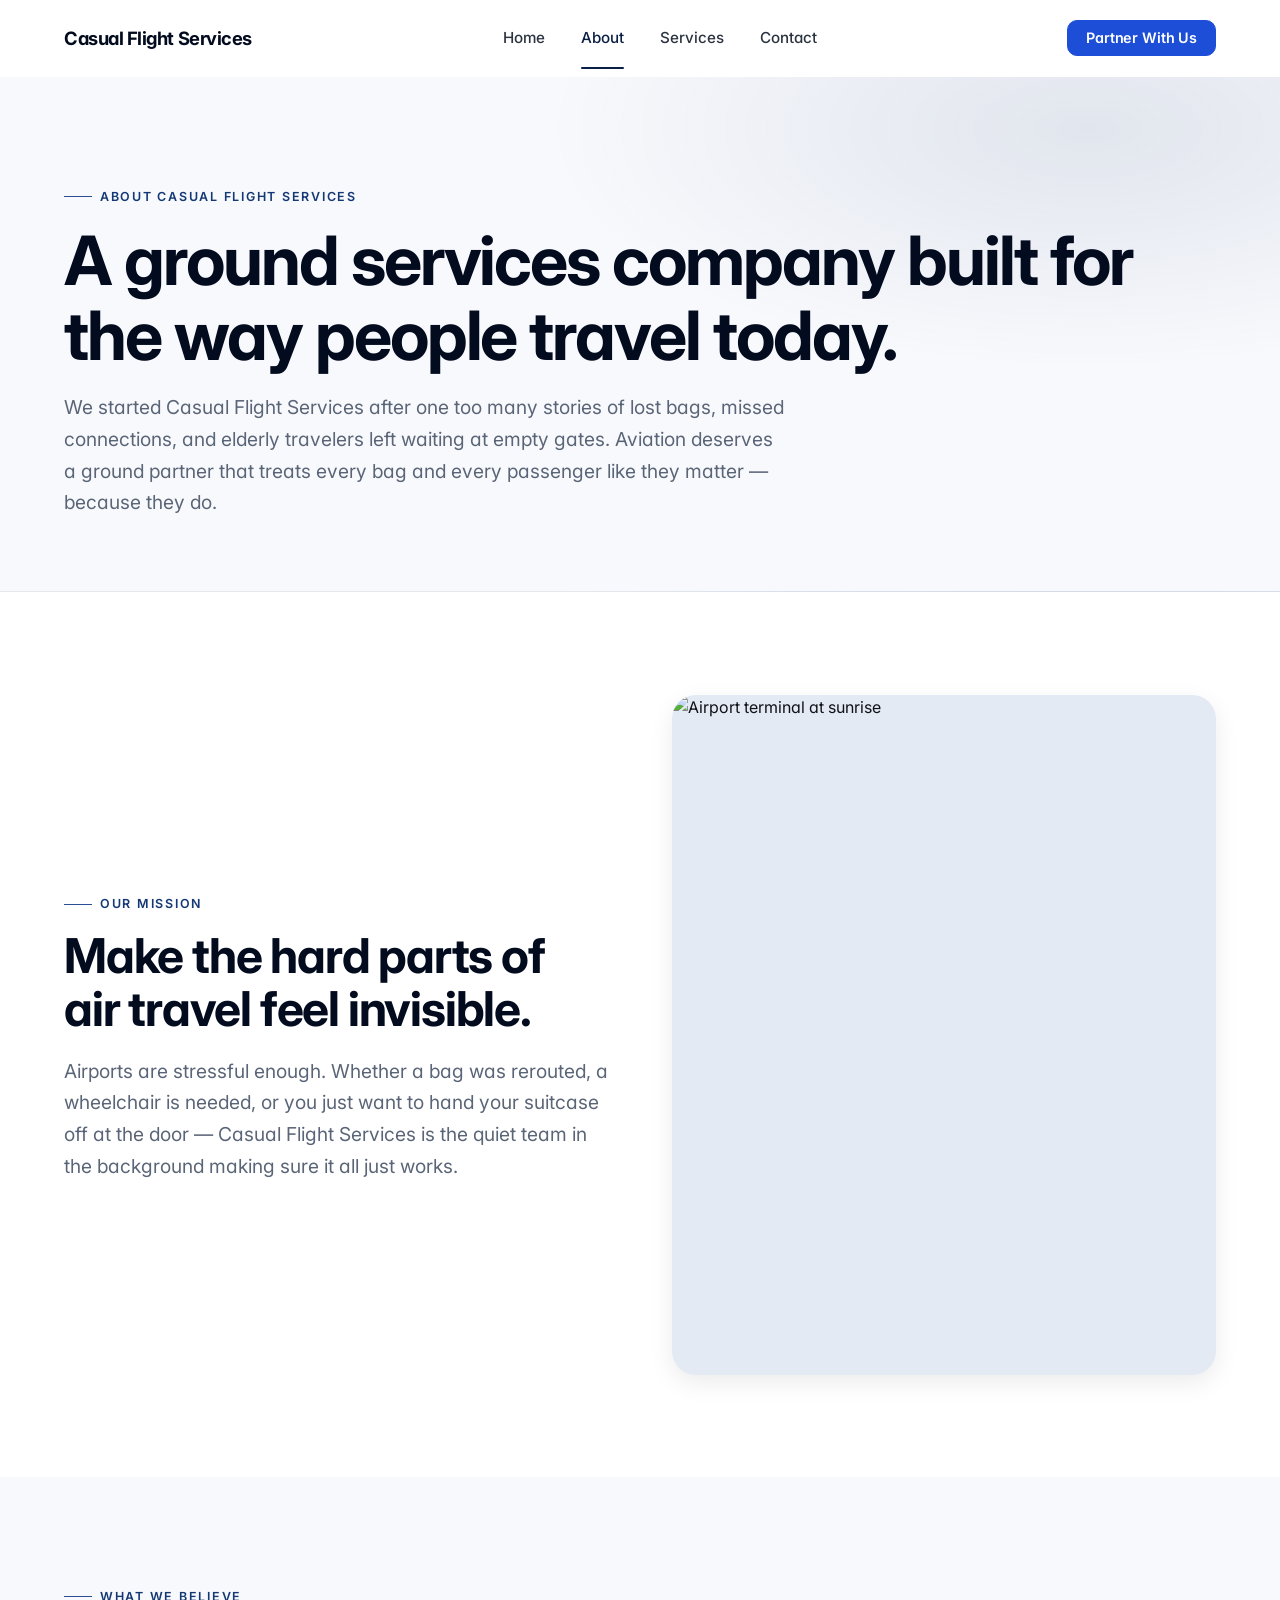
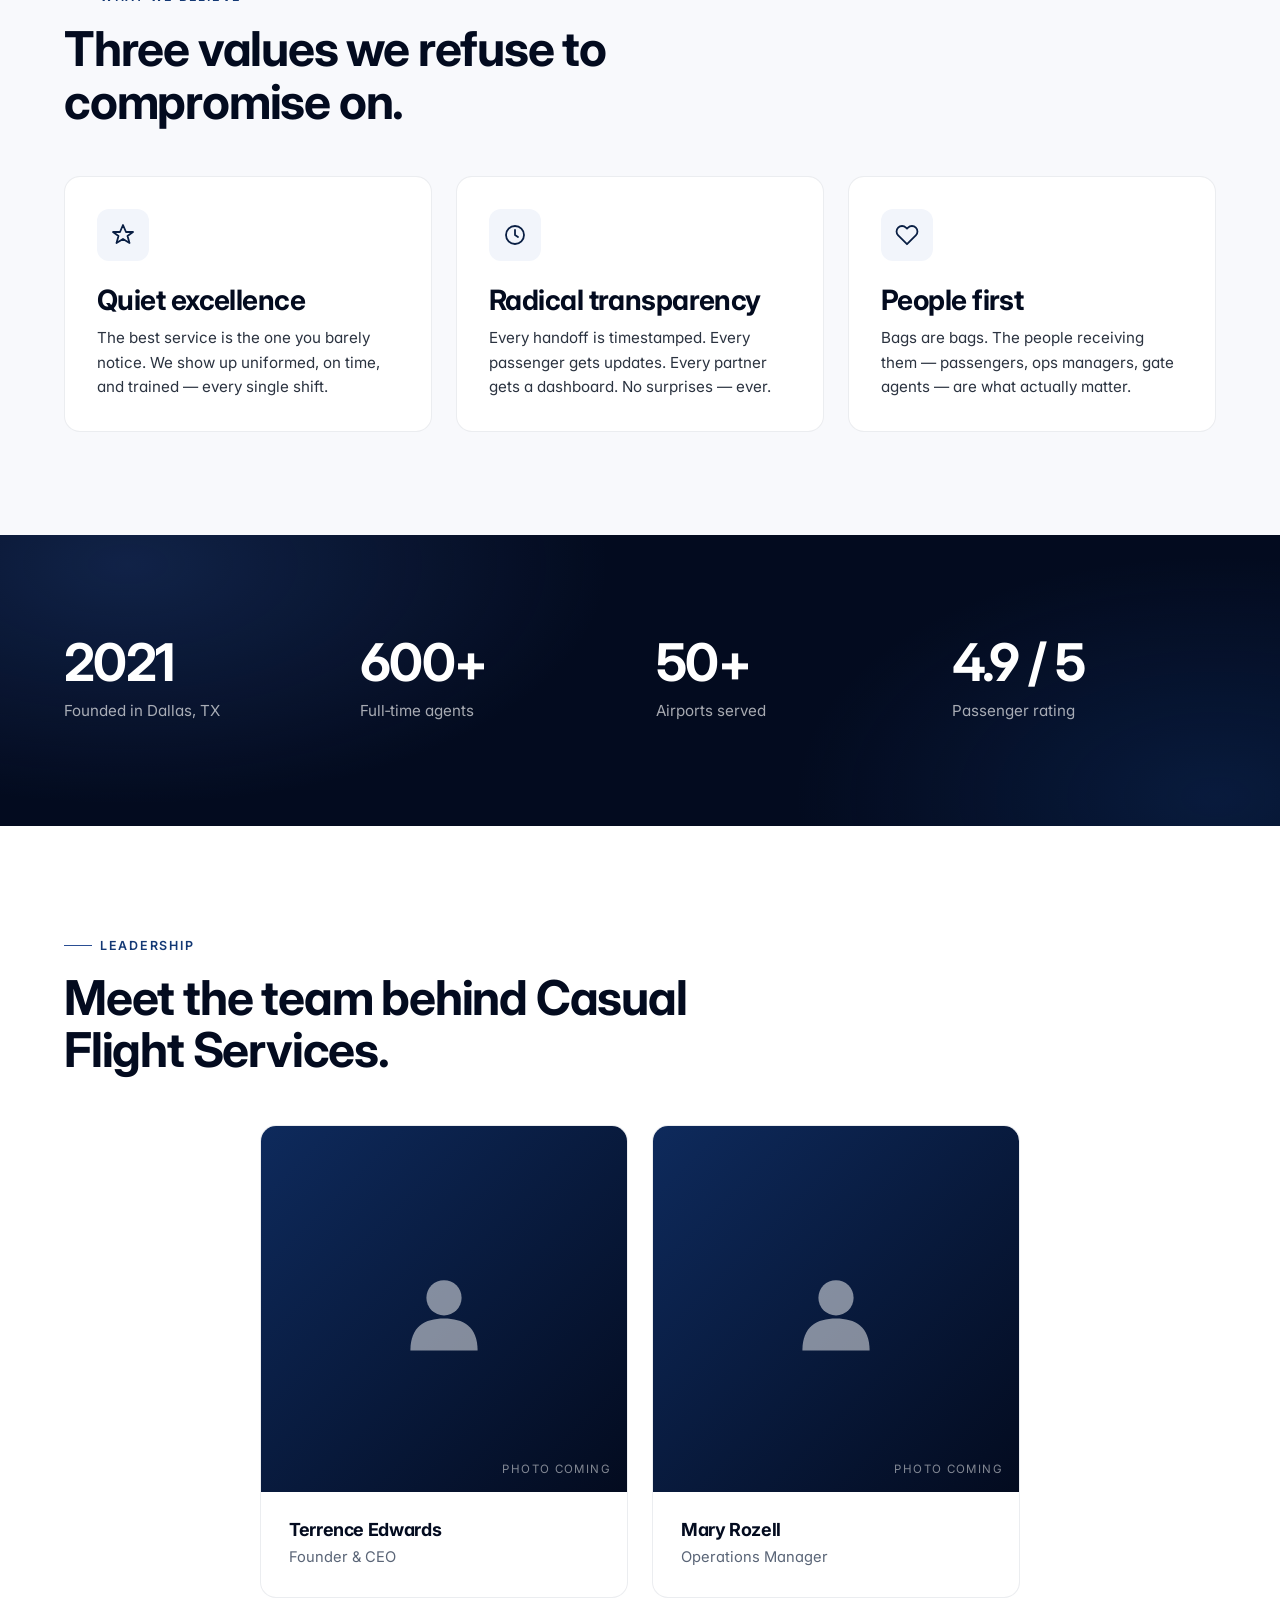
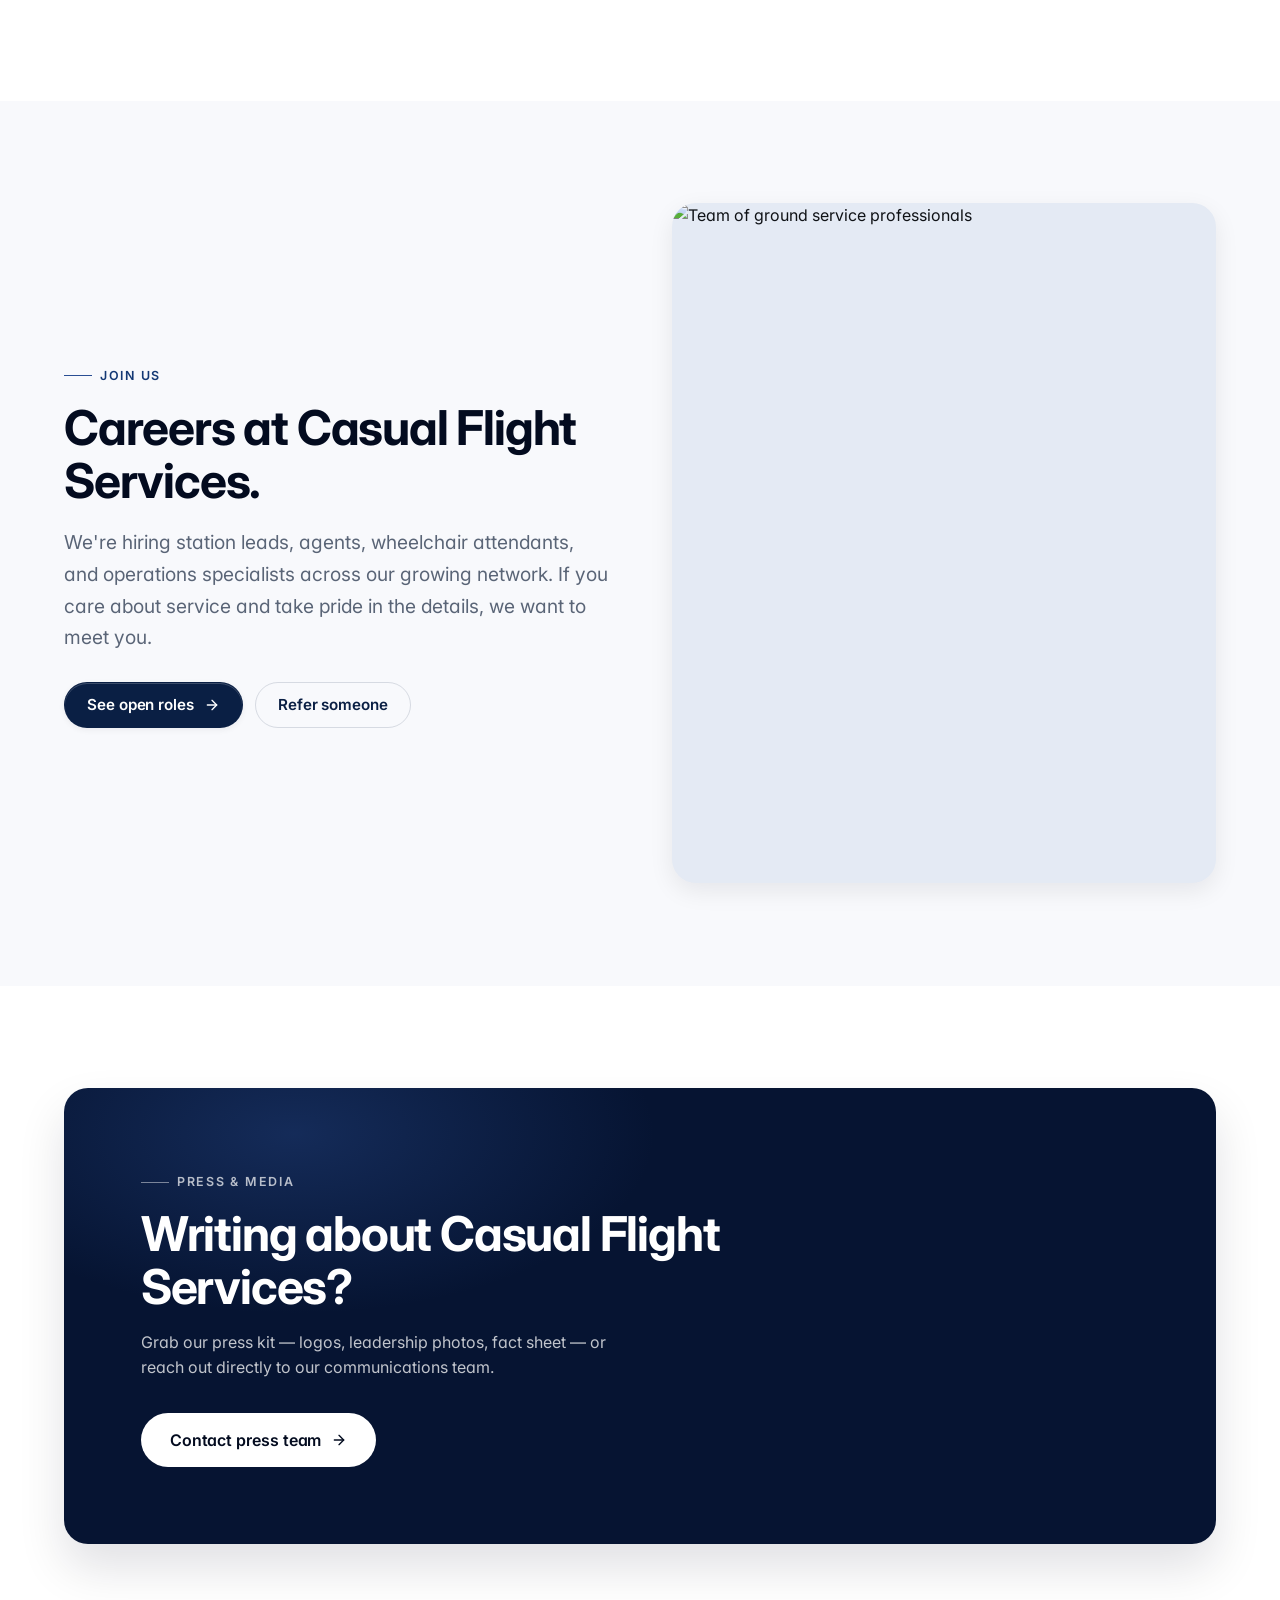
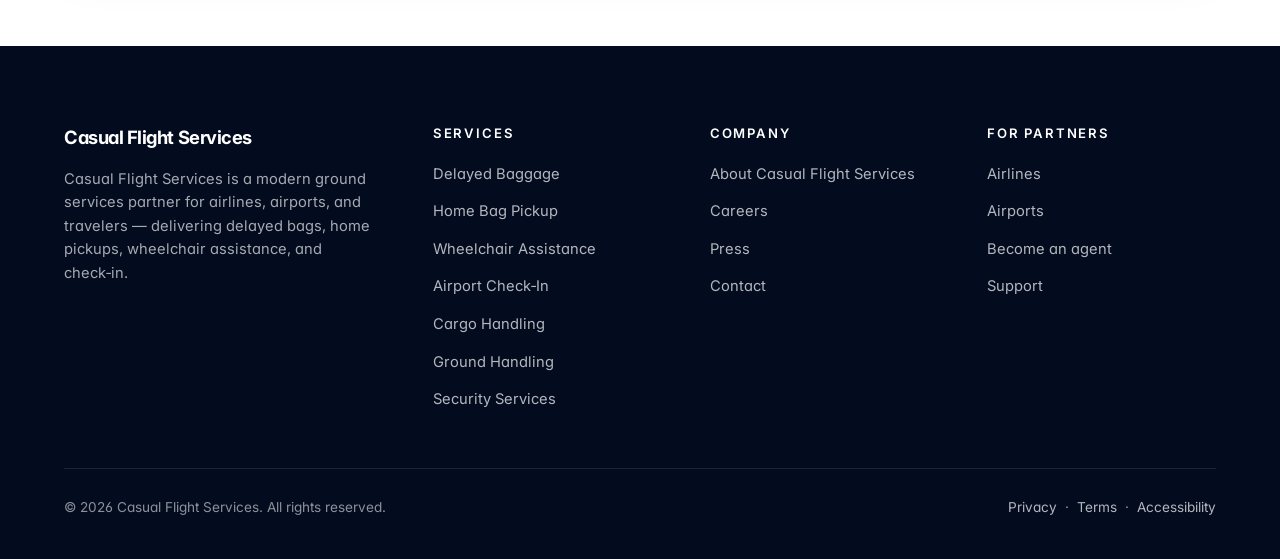
==== commit 950f8219: "feat: services grid 4+3 + photo cards, real hero image, Partner CTA button Three homepage / nav chan" ====
--- a/about.html
+++ b/about.html
@@ -23,14 +23,10 @@
           <li><a href="index.html">Home</a></li>
           <li><a href="about.html" class="active">About</a></li>
           <li><a href="services.html">Services</a></li>
-          <li class="has-dropdown">
-            <a href="contact.html" class="nav-dropdown-trigger" aria-haspopup="true">Contact <svg class="nav-caret" viewBox="0 0 24 24" width="14" height="14" fill="none" stroke="currentColor" stroke-width="2" stroke-linecap="round" stroke-linejoin="round" aria-hidden="true"><polyline points="6 9 12 15 18 9"/></svg></a>
-            <ul class="nav-submenu" aria-label="Contact options">
-              <li><a href="partner.html">Partner With Us</a></li>
-            </ul>
-          </li>
+          <li><a href="contact.html">Contact</a></li>
         </ul>
         <div class="nav-cta">
+          <a href="partner.html" class="btn-partner" aria-label="Partner With Us — for airports, airlines, and ground handlers">Partner With Us</a>
           <button class="nav-toggle" id="navToggle" aria-label="Open menu" aria-expanded="false">
             <svg viewBox="0 0 24 24" width="22" height="22" fill="none" stroke="currentColor" stroke-width="2" stroke-linecap="round" stroke-linejoin="round"><line x1="3" y1="6" x2="21" y2="6"/><line x1="3" y1="12" x2="21" y2="12"/><line x1="3" y1="18" x2="21" y2="18"/></svg>
           </button>
@@ -43,7 +39,7 @@
         <li><a href="about.html" class="active">About</a></li>
         <li><a href="services.html">Services</a></li>
         <li><a href="contact.html">Contact</a></li>
-        <li><a href="partner.html" class="mobile-subitem">Partner With Us</a></li>
+        <li><a href="partner.html" class="btn-partner btn-partner-mobile" aria-label="Partner With Us — for airports, airlines, and ground handlers">Partner With Us</a></li>
       </ul>
     </div>
   </header>
--- a/css/styles.css
+++ b/css/styles.css
@@ -870,3 +870,112 @@
   .cta-band { padding: 36px 24px; }
   .quote-card { padding: 24px; }
 }
+
+/* ───────────────────────────────────────────────────────────────────
+   Services grid — 4 cards on top, 3 cards centered on the bottom row.
+   Implemented as a 12-column grid: top-row cards span 3 cols each (4×3
+   = 12), bottom-row cards span 4 cols each (3×4 = 12, centered by
+   default). Below 1024px it falls back to 2-col, and at 640px to 1-col.
+   ─────────────────────────────────────────────────────────────────── */
+.services-grid {
+  display: grid;
+  grid-template-columns: repeat(12, 1fr);
+  gap: 24px;
+}
+.services-grid > :nth-child(-n+4) { grid-column: span 3; }
+.services-grid > :nth-child(n+5)  { grid-column: span 4; }
+
+@media (max-width: 1024px) {
+  .services-grid { grid-template-columns: repeat(2, 1fr); }
+  .services-grid > * { grid-column: span 1 !important; }
+}
+@media (max-width: 640px) {
+  .services-grid { grid-template-columns: 1fr; }
+  .services-grid > * { grid-column: span 1 !important; }
+}
+
+/* Photo thumbnail at the top of each service card. Replaces the legacy
+   .card-icon SVG block. Aspect-ratio gives a stable card height across
+   all photos. object-fit: cover ensures no distortion. */
+.card-media {
+  aspect-ratio: 16 / 10;
+  border-radius: 10px;
+  overflow: hidden;
+  margin-bottom: 24px;
+  background: var(--navy-50);
+}
+.card-media img {
+  width: 100%;
+  height: 100%;
+  object-fit: cover;
+  display: block;
+  transition: transform 0.6s var(--ease);
+}
+.card:hover .card-media img,
+.card.invert:hover .card-media img {
+  transform: scale(1.04);
+}
+
+/* ───────────────────────────────────────────────────────────────────
+   Partner With Us nav button — primary blue CTA in the nav-cta slot.
+   Subtle pulse + glow draws attention without screaming.
+   ─────────────────────────────────────────────────────────────────── */
+.btn-partner {
+  display: inline-flex;
+  align-items: center;
+  gap: 6px;
+  background: #1D4ED8;
+  color: #ffffff !important;
+  border: 1px solid #1D4ED8;
+  padding: 10px 18px;
+  border-radius: 10px;
+  font-weight: 600;
+  font-size: 0.9rem;
+  line-height: 1;
+  letter-spacing: -0.01em;
+  text-decoration: none;
+  position: relative;
+  transition: transform 0.2s var(--ease), background 0.2s var(--ease), border-color 0.2s var(--ease);
+  animation: btnPartnerPulse 2.4s ease-in-out infinite;
+}
+.btn-partner:hover {
+  background: #1e40af;
+  border-color: #1e40af;
+  transform: translateY(-1px);
+}
+.btn-partner:focus-visible {
+  outline: 2px solid #93C5FD;
+  outline-offset: 2px;
+}
+.btn-partner svg { width: 14px; height: 14px; }
+
+@keyframes btnPartnerPulse {
+  0%, 100% {
+    box-shadow:
+      0 0 0 0 rgba(29, 78, 216, 0.45),
+      0 4px 14px -4px rgba(29, 78, 216, 0.42);
+  }
+  50% {
+    box-shadow:
+      0 0 0 10px rgba(29, 78, 216, 0),
+      0 6px 18px -4px rgba(29, 78, 216, 0.48);
+  }
+}
+
+/* In the mobile menu, the Partner button keeps its blue styling but
+   takes the full width so it looks like a CTA inside the drawer. */
+.mobile-menu .btn-partner {
+  width: 100%;
+  justify-content: center;
+  padding: 14px 18px;
+  font-size: 0.95rem;
+  border-bottom: none;
+  margin-top: 8px;
+}
+
+/* Make the desktop CTA visible at small widths only when the hamburger
+   opens the drawer. On the always-visible bar we hide the button under
+   the same breakpoint that hides nav-links. */
+@media (max-width: 900px) {
+  .nav-cta > .btn-partner { display: none; }
+}
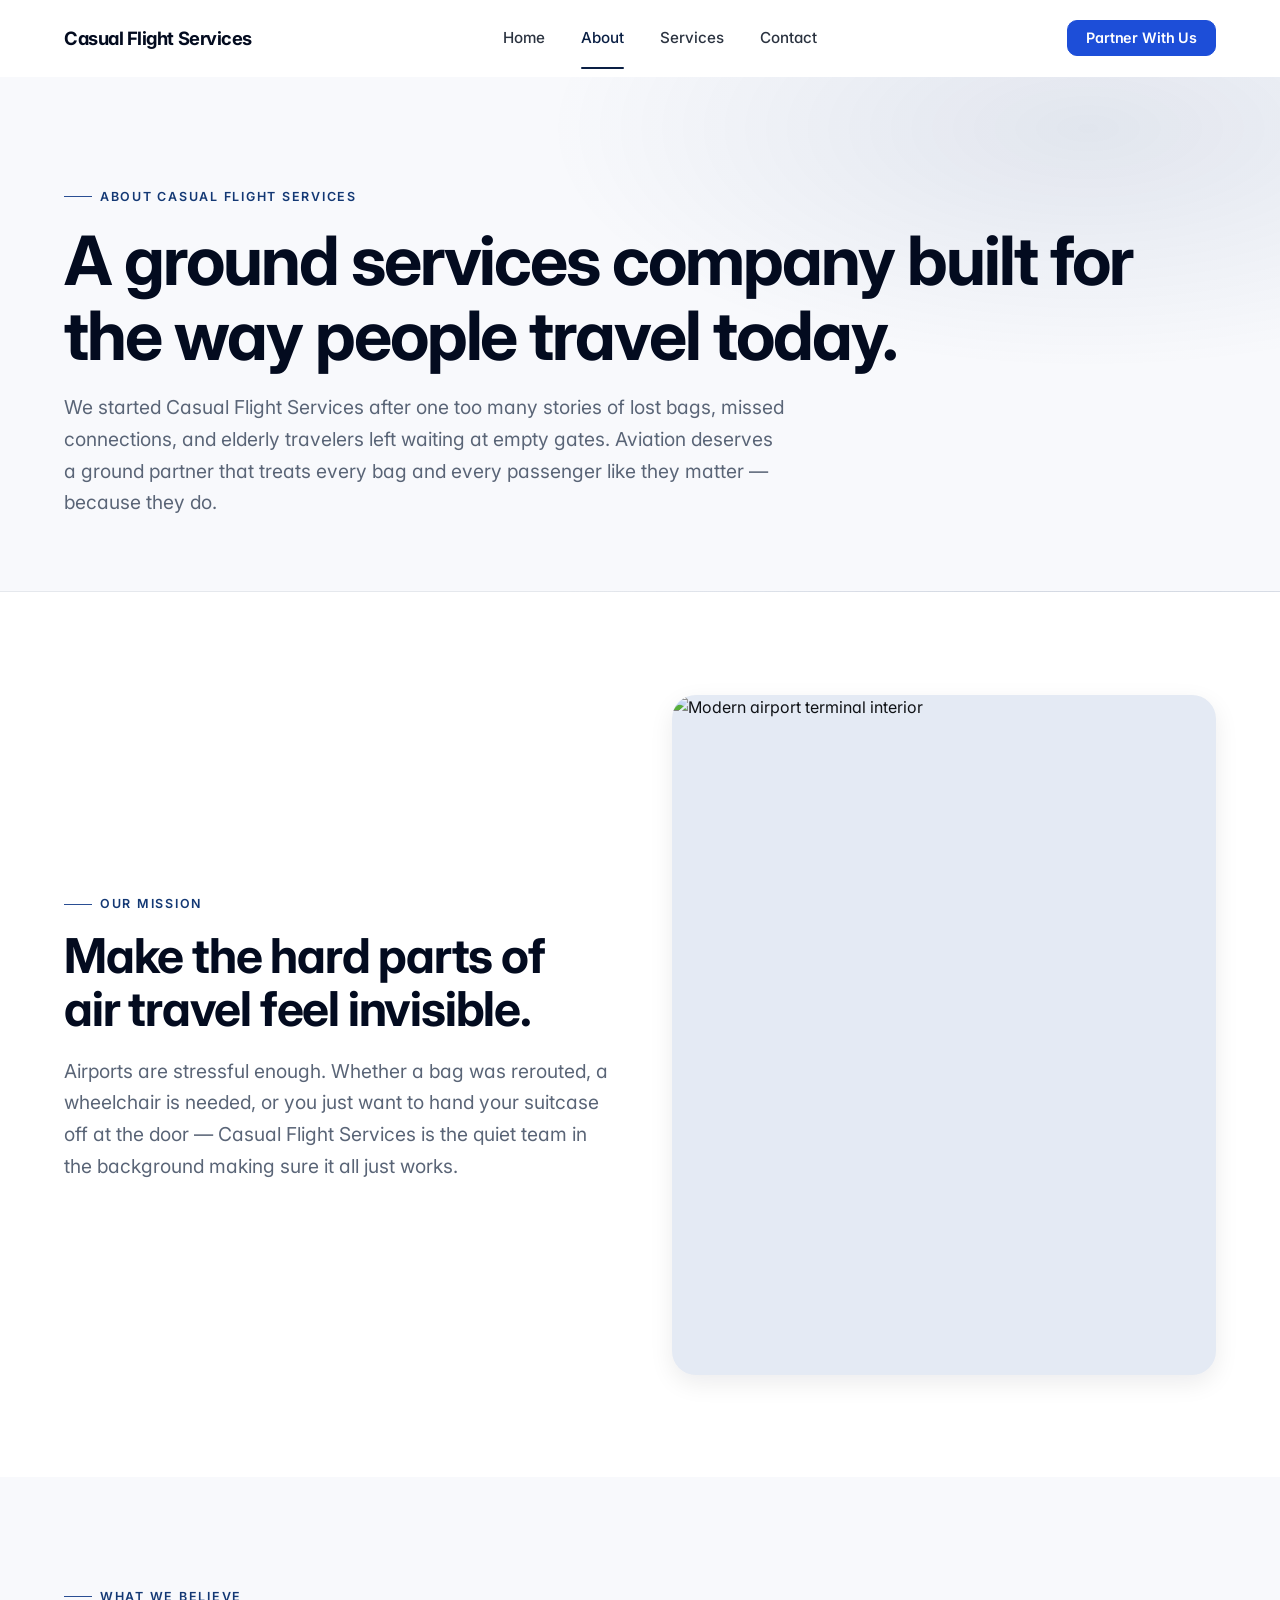
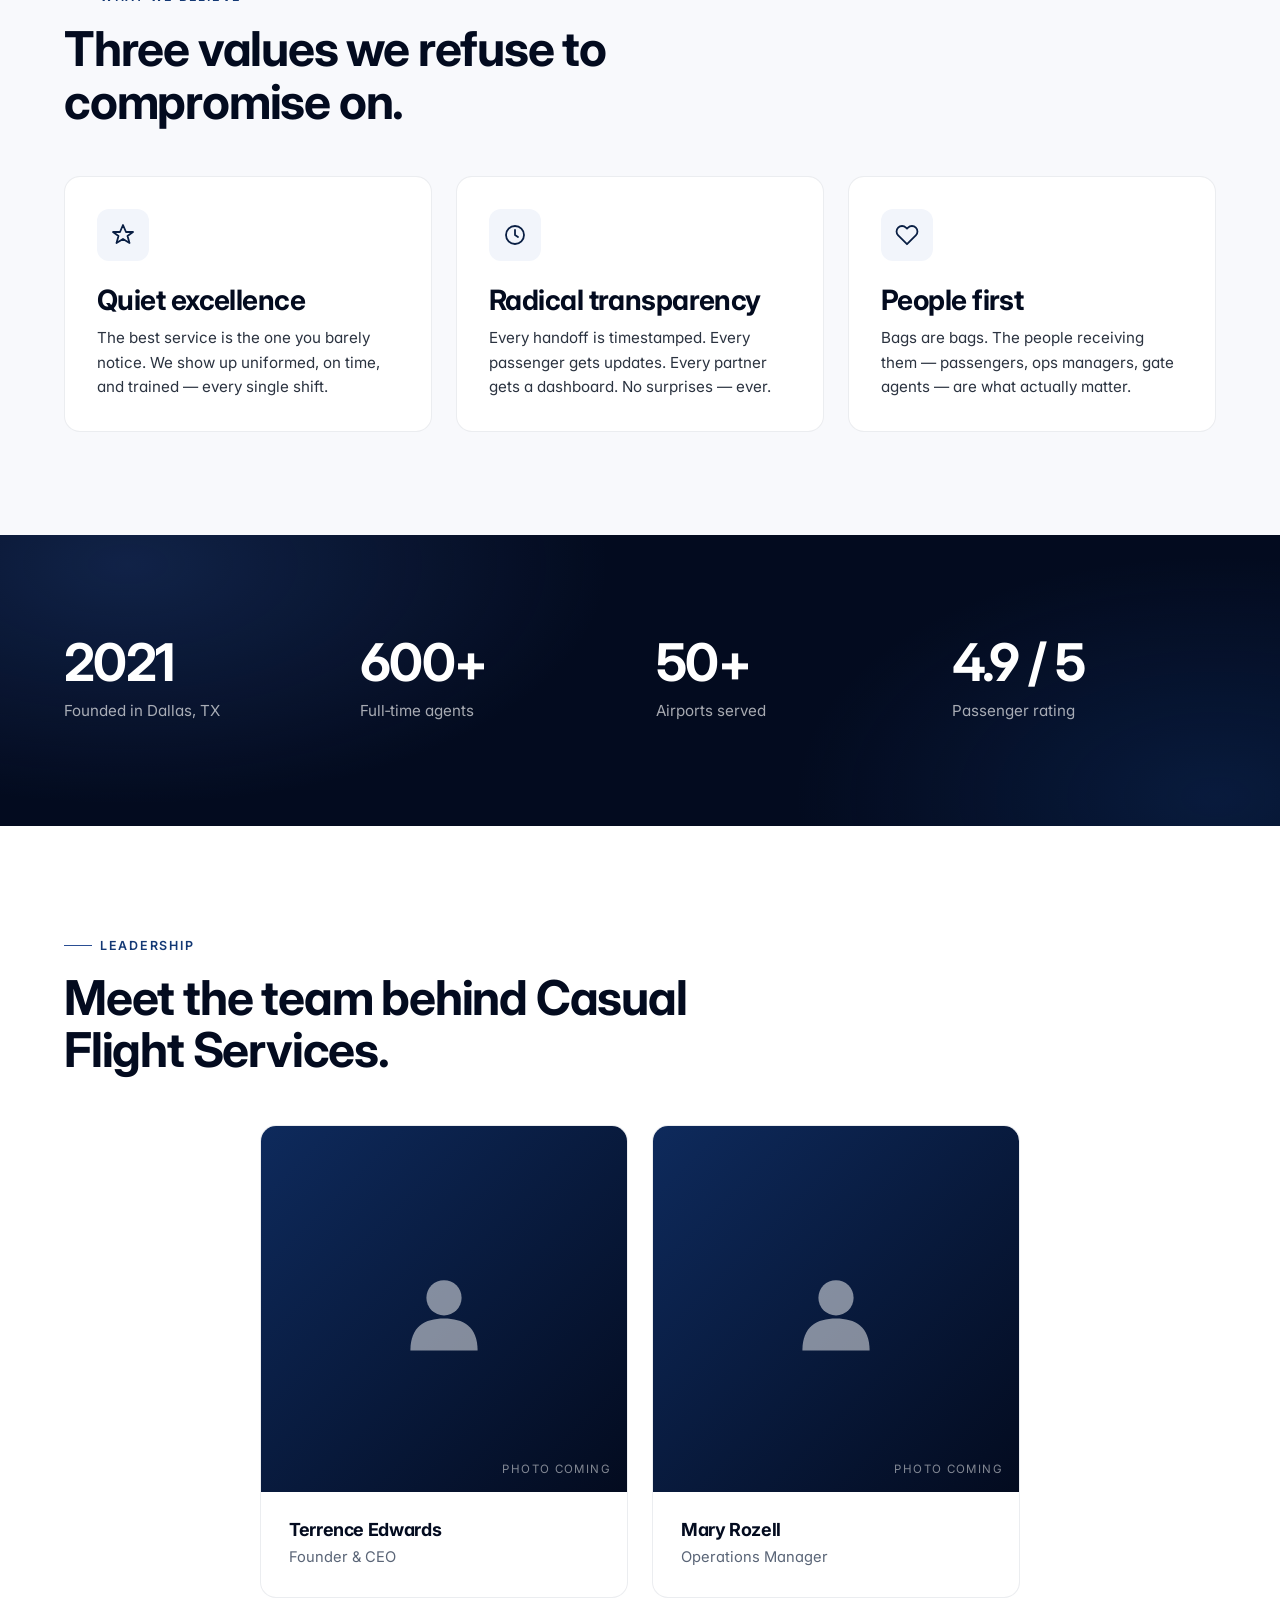
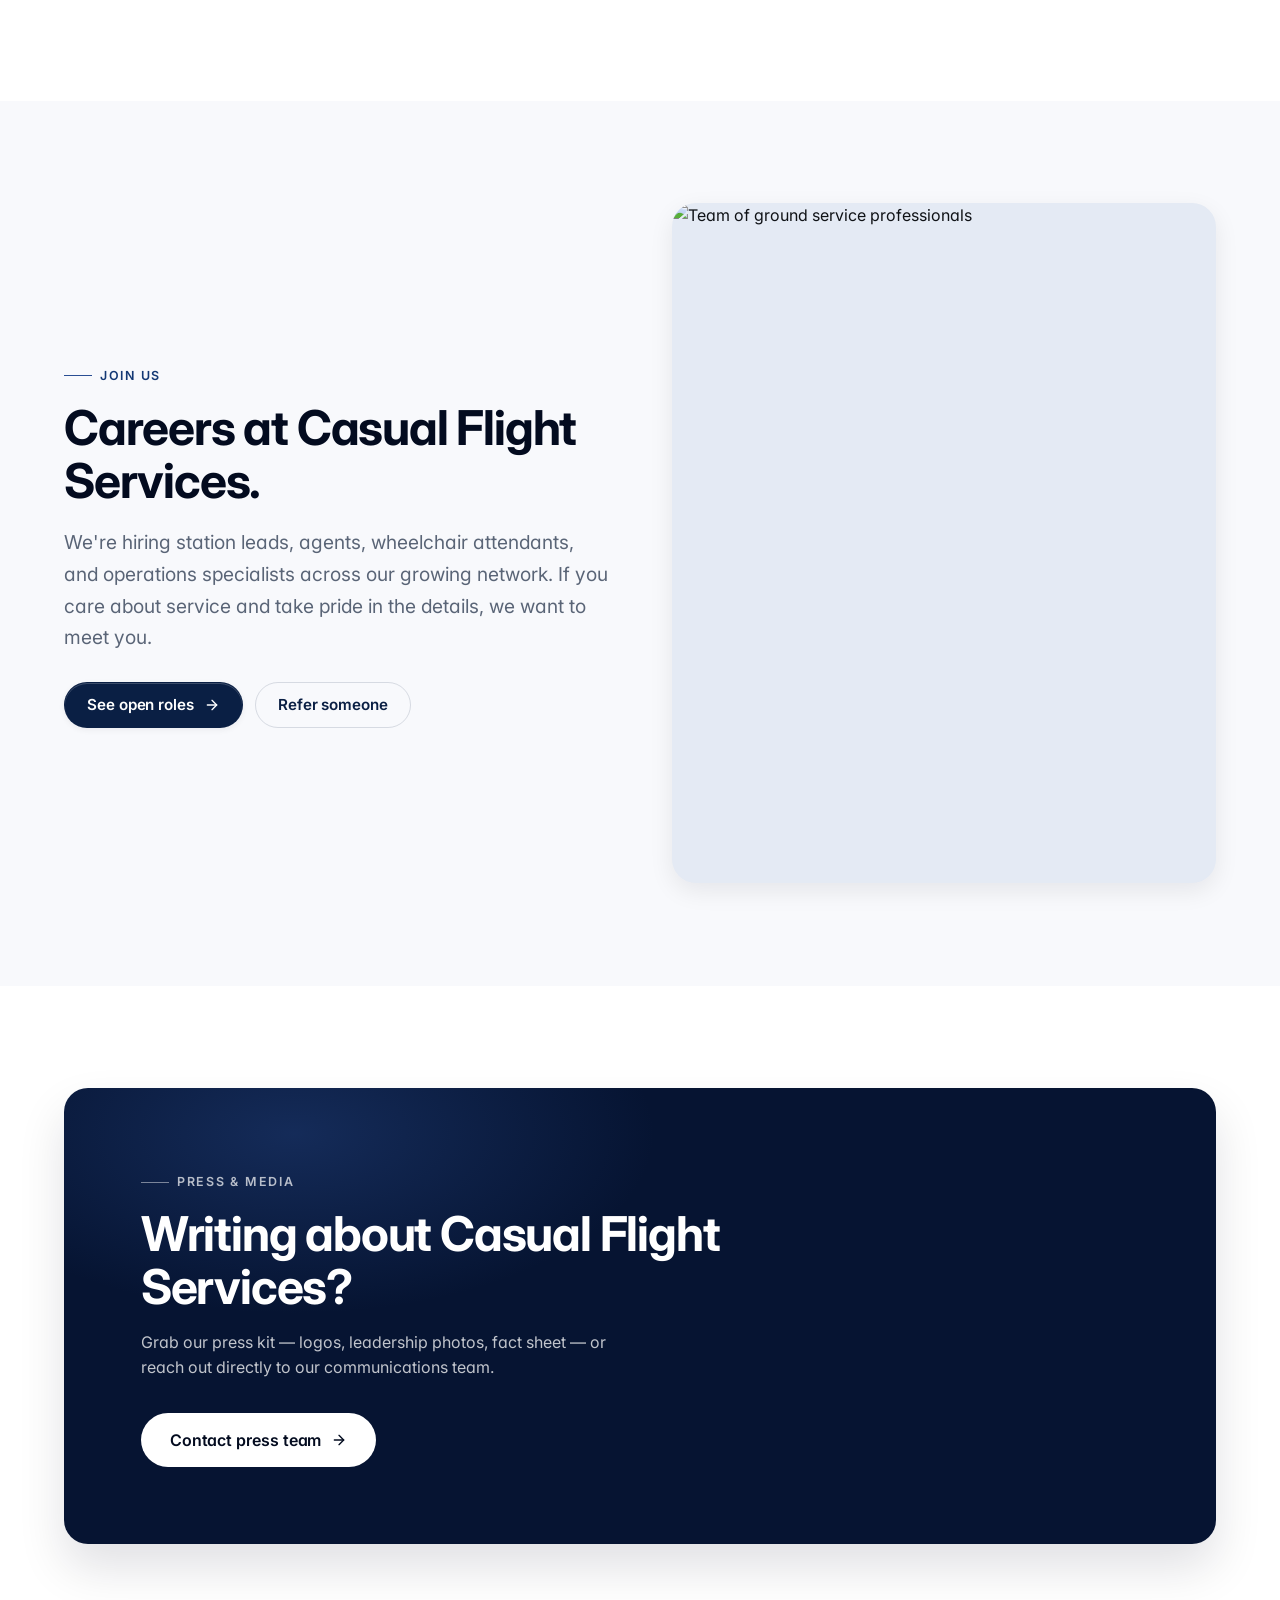
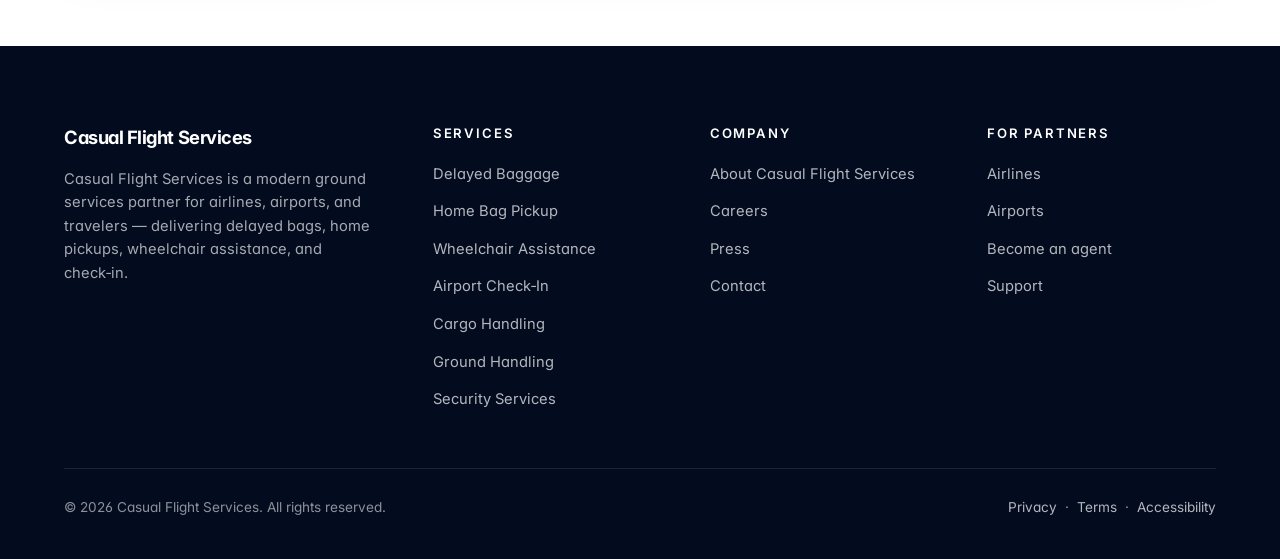
==== commit fdb57c9b: "feat(homepage): hero background image + swap suspect off-topic photos Task 1 — Hero background image" ====
--- a/about.html
+++ b/about.html
@@ -62,7 +62,7 @@
           <p class="lead">Airports are stressful enough. Whether a bag was rerouted, a wheelchair is needed, or you just want to hand your suitcase off at the door — Casual Flight Services is the quiet team in the background making sure it all just works.</p>
         </div>
         <div class="split-image reveal" data-delay="2" aria-hidden="true">
-          <img src="https://images.unsplash.com/photo-1569154941061-e231b4725ef1?auto=format&fit=crop&w=1200&q=80" alt="Airport terminal at sunrise" />
+          <img src="https://images.unsplash.com/photo-1544620347-c4fd4a3d5957?auto=format&fit=crop&w=1200&q=80" alt="Modern airport terminal interior" />
         </div>
       </div>
     </div>
--- a/css/styles.css
+++ b/css/styles.css
@@ -391,22 +391,56 @@
   position: relative;
   padding: clamp(80px, 12vw, 140px) 0 clamp(64px, 10vw, 120px);
   overflow: hidden;
+  /* Full-width hero photo (airport marshaller) + dark navy gradient
+     overlay. Gradient is heavier on the left half so the text column
+     stays fully readable; right side fades to let the photo show
+     through. */
   background:
-    radial-gradient(1200px 600px at 85% -10%, rgba(19, 56, 116, 0.10), transparent 60%),
-    radial-gradient(900px 500px at -10% 20%, rgba(10, 31, 68, 0.06), transparent 60%),
-    var(--off-white);
-}
+    linear-gradient(to right, rgba(10,31,68,0.85) 50%, rgba(10,31,68,0.40) 100%),
+    url("https://images.unsplash.com/photo-1436491865332-7a61a109cc05?auto=format&fit=crop&w=1920&q=85") center / cover no-repeat,
+    var(--navy-900);
+}
+/* Decorative grid overlay — re-tuned to a very faint white so it still
+   reads as texture against the dark photo without competing with it. */
 .hero::after {
   content: '';
   position: absolute;
   inset: 0;
   background-image:
-    linear-gradient(to right, rgba(10,31,68,0.04) 1px, transparent 1px),
-    linear-gradient(to bottom, rgba(10,31,68,0.04) 1px, transparent 1px);
+    linear-gradient(to right, rgba(255,255,255,0.05) 1px, transparent 1px),
+    linear-gradient(to bottom, rgba(255,255,255,0.05) 1px, transparent 1px);
   background-size: 56px 56px;
   mask-image: radial-gradient(ellipse at 50% 40%, black 30%, transparent 75%);
   -webkit-mask-image: radial-gradient(ellipse at 50% 40%, black 30%, transparent 75%);
   pointer-events: none;
+}
+/* Hero text retuned to white so the existing copy stays fully
+   readable against the new dark photographic background. */
+.hero .eyebrow { color: rgba(255,255,255,0.78); }
+.hero h1,
+.hero p.lead { color: var(--white); }
+.hero h1 .accent { color: #9DBCEB; }
+.hero-meta { border-top-color: rgba(255,255,255,0.18); }
+.hero-meta div strong { color: var(--white); }
+.hero-meta div span { color: rgba(255,255,255,0.7); }
+.hero .btn-ghost {
+  color: var(--white);
+  border-color: rgba(255,255,255,0.5);
+}
+.hero .btn-ghost:hover {
+  background: rgba(255,255,255,0.08);
+  border-color: rgba(255,255,255,0.8);
+}
+@media (max-width: 1024px) {
+  /* On mobile the layout stacks — switch to a top-to-bottom overlay so
+     the photo reads through the full width and the text sits over
+     consistent darkness. */
+  .hero {
+    background:
+      linear-gradient(to bottom, rgba(10,31,68,0.80) 0%, rgba(10,31,68,0.92) 100%),
+      url("https://images.unsplash.com/photo-1436491865332-7a61a109cc05?auto=format&fit=crop&w=1920&q=85") center / cover no-repeat,
+      var(--navy-900);
+  }
 }
 .hero .container { position: relative; z-index: 1; }
 .hero-grid {
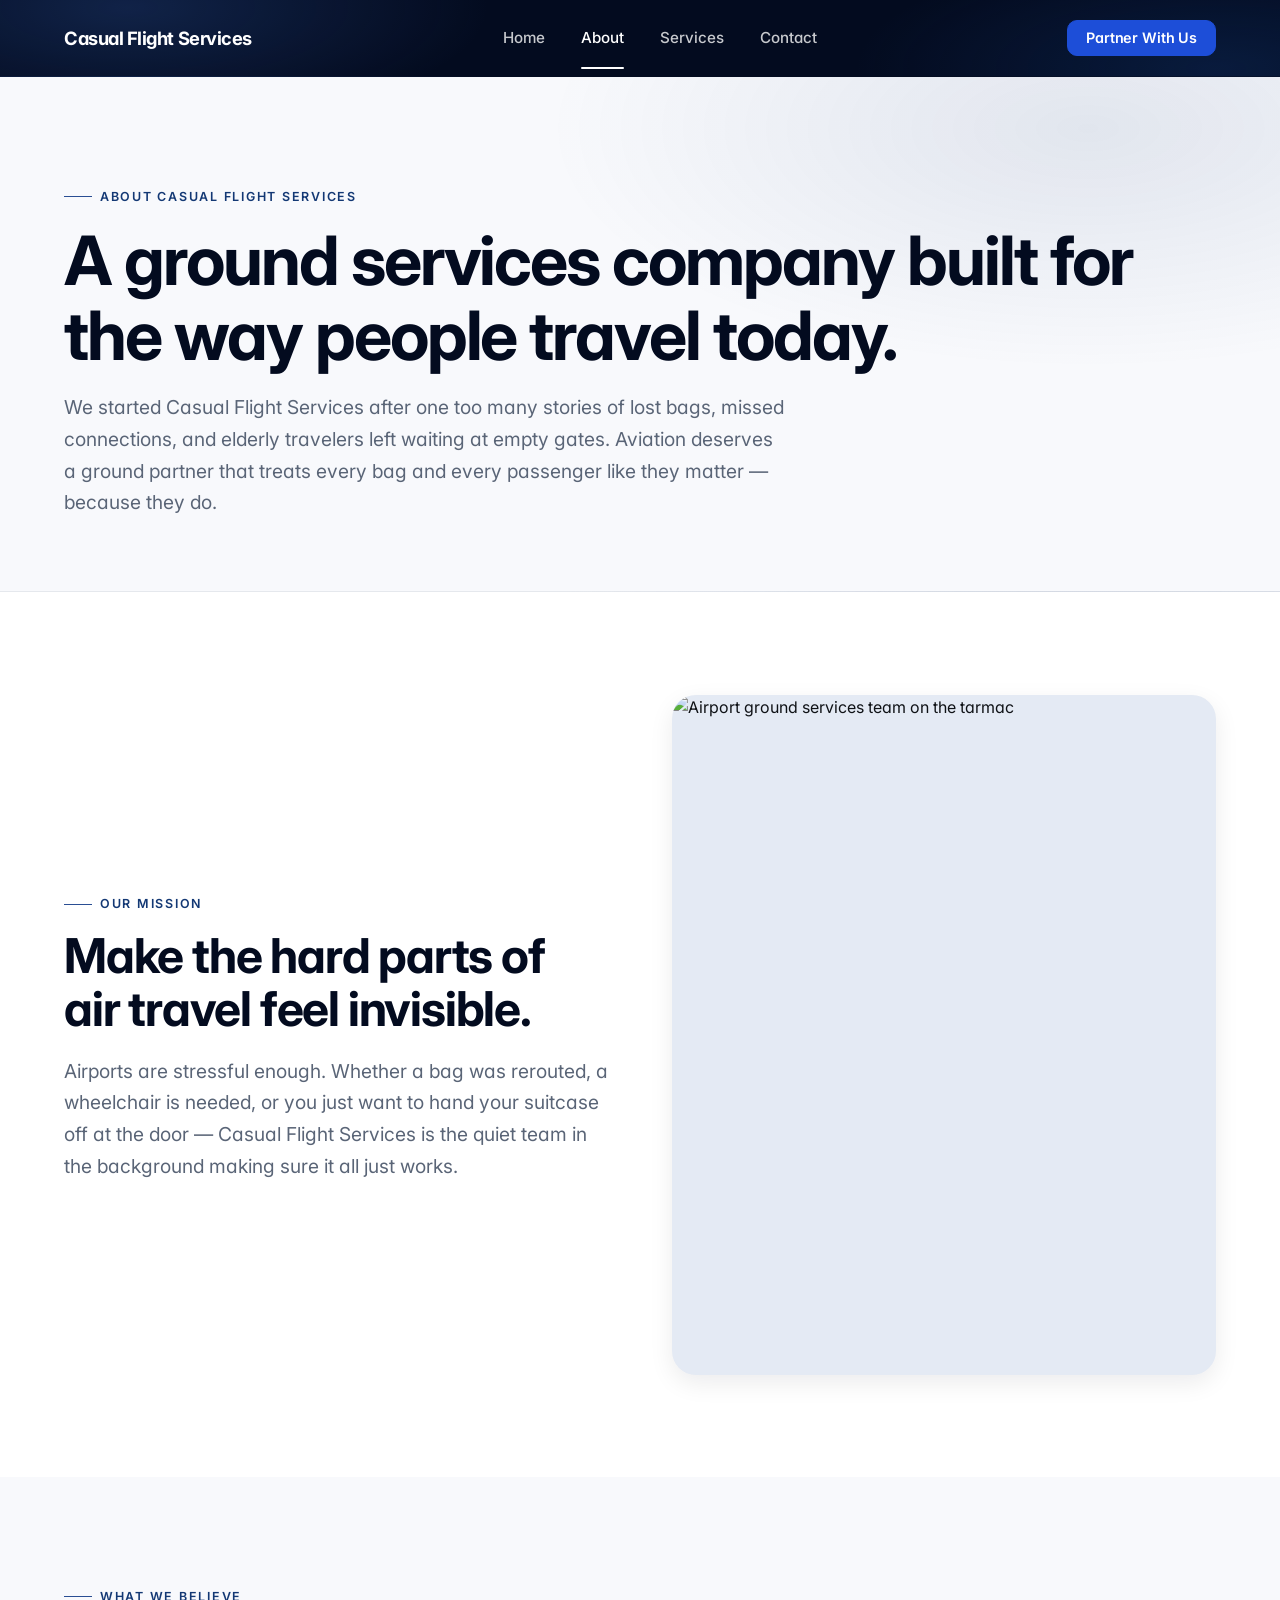
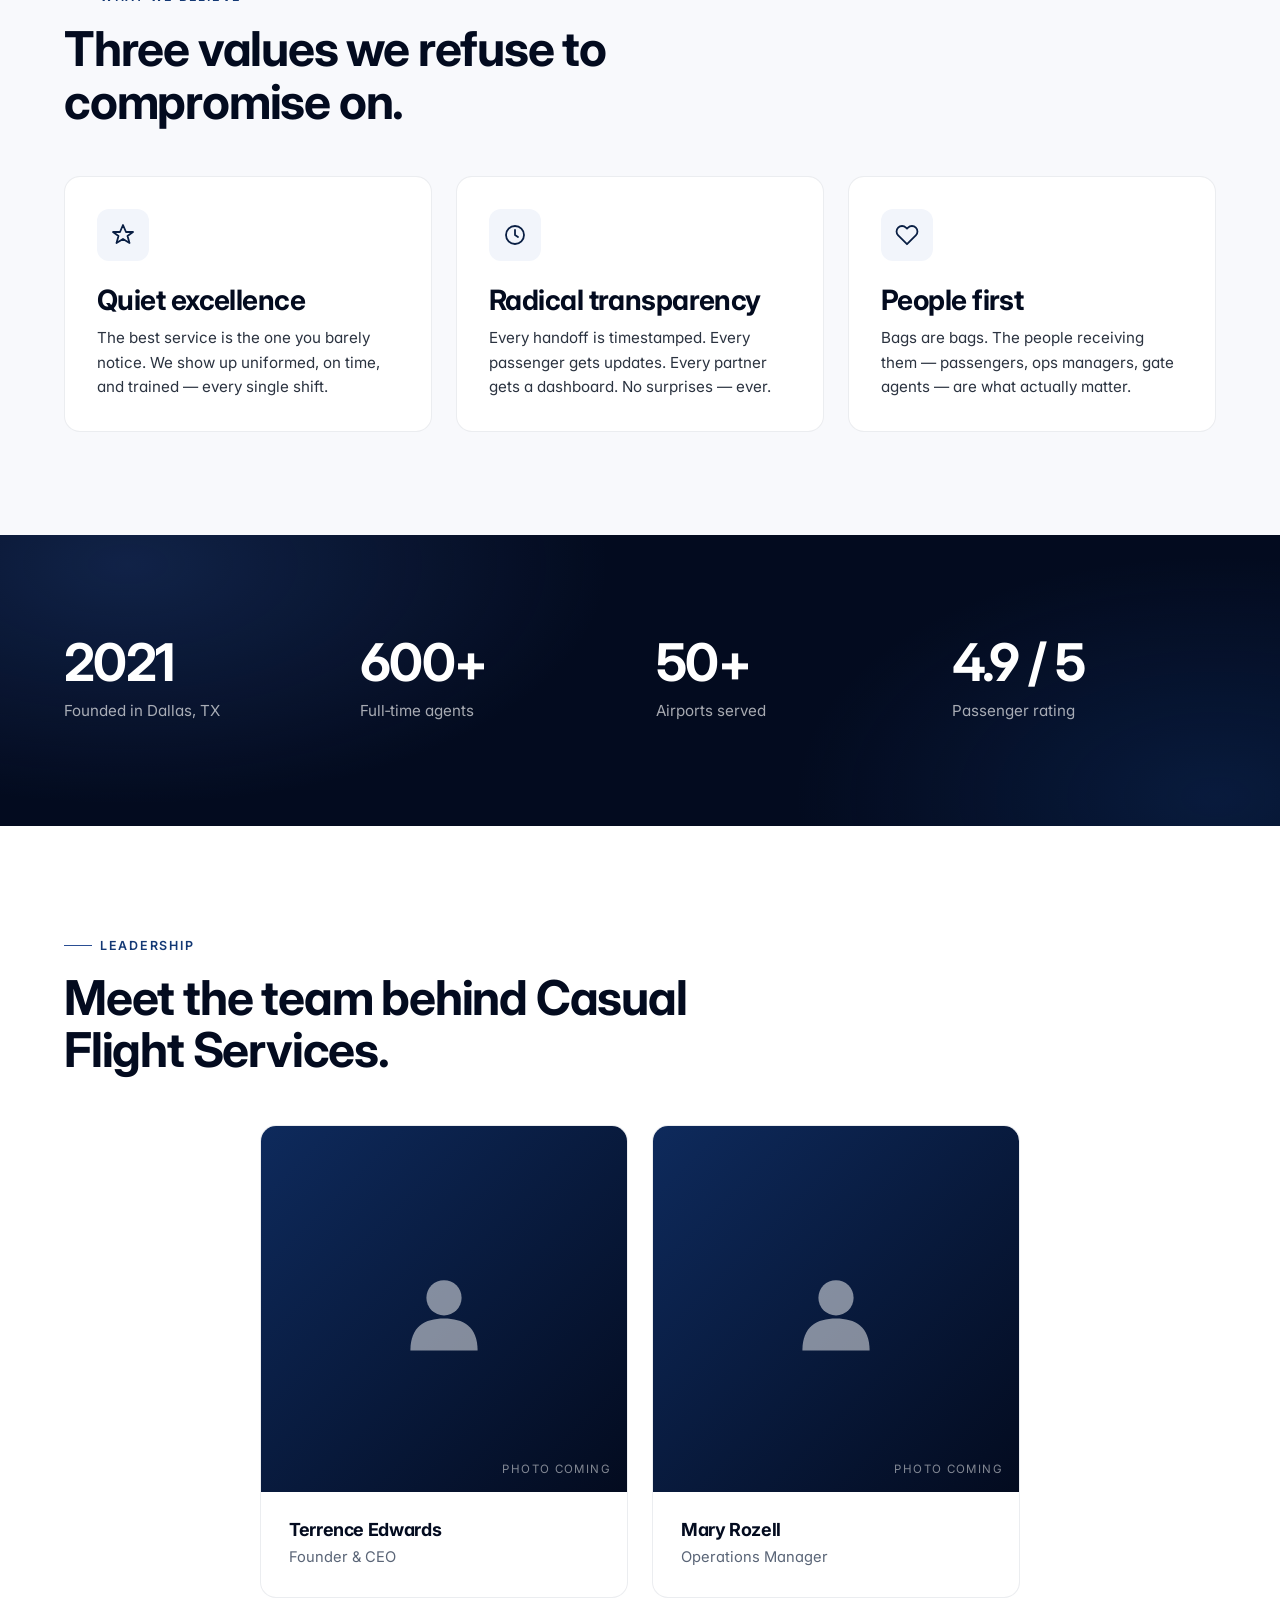
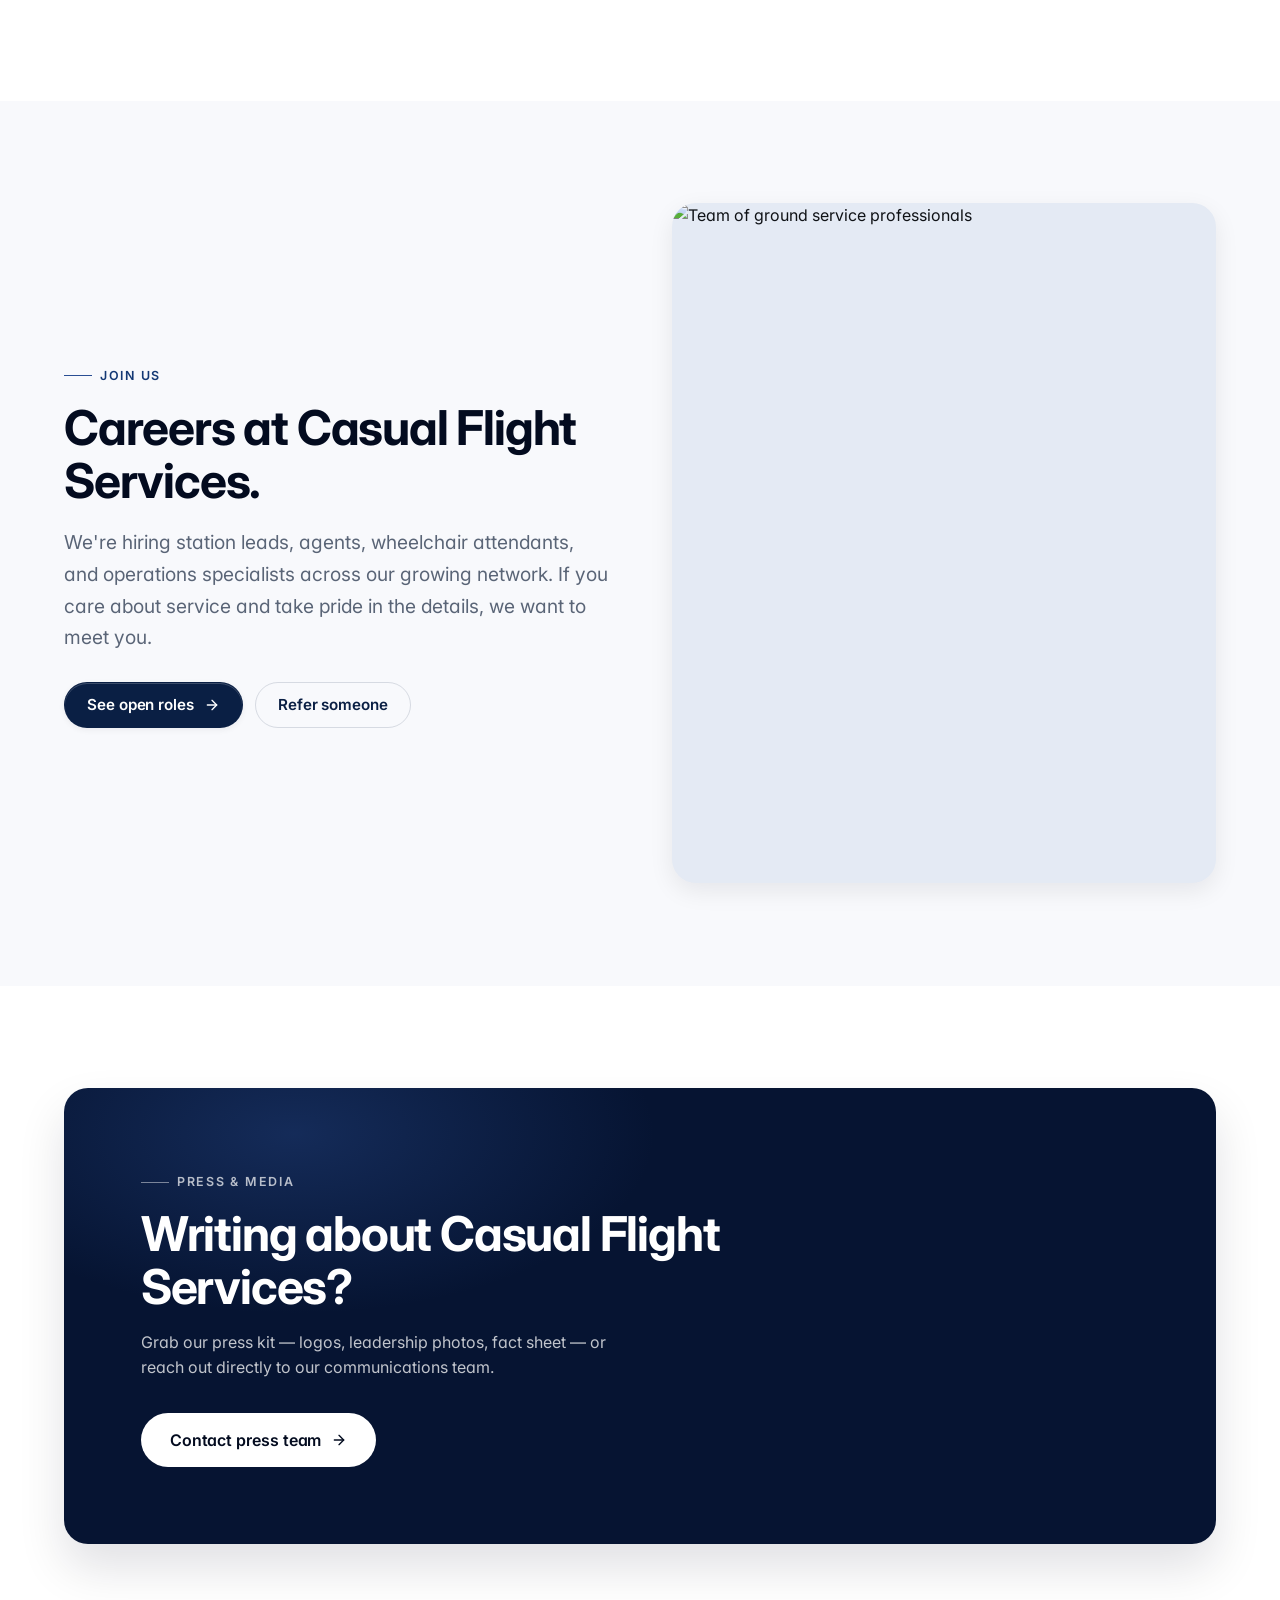
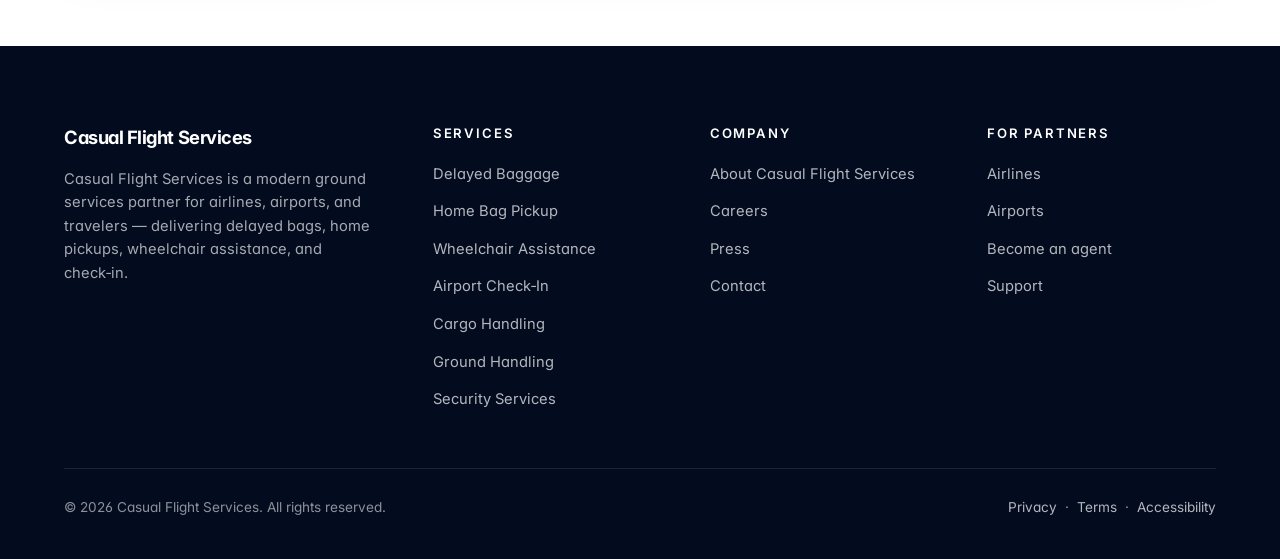
==== commit e97b2cda: "fix: swap two bus images for relevant aviation photos - about.html "Our Mission" split (next to "Mak" ====
--- a/about.html
+++ b/about.html
@@ -62,7 +62,7 @@
           <p class="lead">Airports are stressful enough. Whether a bag was rerouted, a wheelchair is needed, or you just want to hand your suitcase off at the door — Casual Flight Services is the quiet team in the background making sure it all just works.</p>
         </div>
         <div class="split-image reveal" data-delay="2" aria-hidden="true">
-          <img src="https://images.unsplash.com/photo-1544620347-c4fd4a3d5957?auto=format&fit=crop&w=1200&q=80" alt="Modern airport terminal interior" />
+          <img src="https://images.unsplash.com/photo-1551135049-8a33b5883817?auto=format&fit=crop&w=1200&q=80" alt="Airport ground services team on the tarmac" />
         </div>
       </div>
     </div>
--- a/css/styles.css
+++ b/css/styles.css
@@ -141,20 +141,37 @@
 }
 
 /* ---------- Header / Nav ---------- */
+/* Navbar — same metallic-navy recipe as .dark-section (base #030B1F
+   navy-900 plus two soft radial highlights). When scrolled we deepen
+   the bottom border to a faint white so the divider stays subtle on the
+   dark surface. */
 .site-header {
   position: sticky;
   top: 0;
   z-index: 50;
-  background: rgba(255, 255, 255, 0.82);
+  background:
+    radial-gradient(600px 200px at 10% 10%, rgba(42, 78, 147, 0.35), transparent 60%),
+    radial-gradient(600px 200px at 95% 90%, rgba(19, 56, 116, 0.35), transparent 60%),
+    var(--navy-900);
   backdrop-filter: saturate(180%) blur(12px);
   -webkit-backdrop-filter: saturate(180%) blur(12px);
   border-bottom: 1px solid transparent;
   transition: border-color 0.3s var(--ease), background 0.3s var(--ease);
 }
 .site-header.scrolled {
-  border-bottom-color: var(--border);
-  background: rgba(255, 255, 255, 0.95);
-}
+  border-bottom-color: rgba(255, 255, 255, 0.08);
+}
+/* Re-tune nav text for the dark background. */
+.site-header .brand { color: #ffffff; }
+.site-header .brand .dot { background: rgba(255, 255, 255, 0.65); }
+.site-header .nav-links a { color: rgba(255, 255, 255, 0.78); }
+.site-header .nav-links a:hover,
+.site-header .nav-links a.active { color: #ffffff; }
+.site-header .nav-links a.active::after { background: #ffffff; }
+.site-header .nav-toggle { color: #ffffff; }
+/* The blue Partner With Us pill already pops against navy — no change
+   needed, but bump the focus ring contrast slightly. */
+.site-header .btn-partner:focus-visible { outline-color: #cfe0ff; }
 .nav {
   display: flex;
   align-items: center;
@@ -414,23 +431,6 @@
   -webkit-mask-image: radial-gradient(ellipse at 50% 40%, black 30%, transparent 75%);
   pointer-events: none;
 }
-/* Hero text retuned to white so the existing copy stays fully
-   readable against the new dark photographic background. */
-.hero .eyebrow { color: rgba(255,255,255,0.78); }
-.hero h1,
-.hero p.lead { color: var(--white); }
-.hero h1 .accent { color: #9DBCEB; }
-.hero-meta { border-top-color: rgba(255,255,255,0.18); }
-.hero-meta div strong { color: var(--white); }
-.hero-meta div span { color: rgba(255,255,255,0.7); }
-.hero .btn-ghost {
-  color: var(--white);
-  border-color: rgba(255,255,255,0.5);
-}
-.hero .btn-ghost:hover {
-  background: rgba(255,255,255,0.08);
-  border-color: rgba(255,255,255,0.8);
-}
 @media (max-width: 1024px) {
   /* On mobile the layout stacks — switch to a top-to-bottom overlay so
      the photo reads through the full width and the text sits over
@@ -476,6 +476,46 @@
 .hero-meta div span {
   font-size: 0.85rem;
   color: var(--ink-500);
+}
+
+/* ── Hero text on dark photographic background ─────────────────────
+   These overrides MUST come after the base .hero h1 / .hero-meta
+   rules above — equal-specificity rules later in source order win.
+   The previous attempt to set these earlier in the stylesheet was
+   silently clobbered, which is why the meta numbers + accent kept
+   rendering navy on navy. */
+.hero .eyebrow { color: rgba(255,255,255,0.85); }
+.hero h1 { color: #ffffff; text-shadow: 0 1px 2px rgba(0,0,0,0.25); }
+.hero p.lead {
+  color: rgba(255,255,255,0.92);
+  text-shadow: 0 1px 2px rgba(0,0,0,0.25);
+}
+/* "Handle with care." accent — warm gold pulled from the marshaller's
+   vest in the photo. Reads cleanly against the dark navy overlay and
+   stops the line from blending into the body color. */
+.hero h1 .accent {
+  color: #F4D27A;
+  text-shadow: 0 1px 2px rgba(0,0,0,0.35);
+}
+.hero-meta { border-top-color: rgba(255,255,255,0.22); }
+.hero-meta div strong {
+  color: #ffffff;
+  text-shadow: 0 1px 2px rgba(0,0,0,0.3);
+}
+.hero-meta div span { color: rgba(255,255,255,0.78); }
+.hero .btn-ghost {
+  color: #ffffff;
+  border-color: rgba(255,255,255,0.55);
+}
+.hero .btn-ghost:hover {
+  background: rgba(255,255,255,0.10);
+  border-color: rgba(255,255,255,0.85);
+  color: #ffffff;
+}
+/* With the hero-visual removed the text column should breathe across
+   the full width but the copy should stay left-aligned and capped. */
+.hero-grid:not(:has(.hero-visual)) {
+  grid-template-columns: minmax(0, 720px);
 }
 
 .hero-visual {
